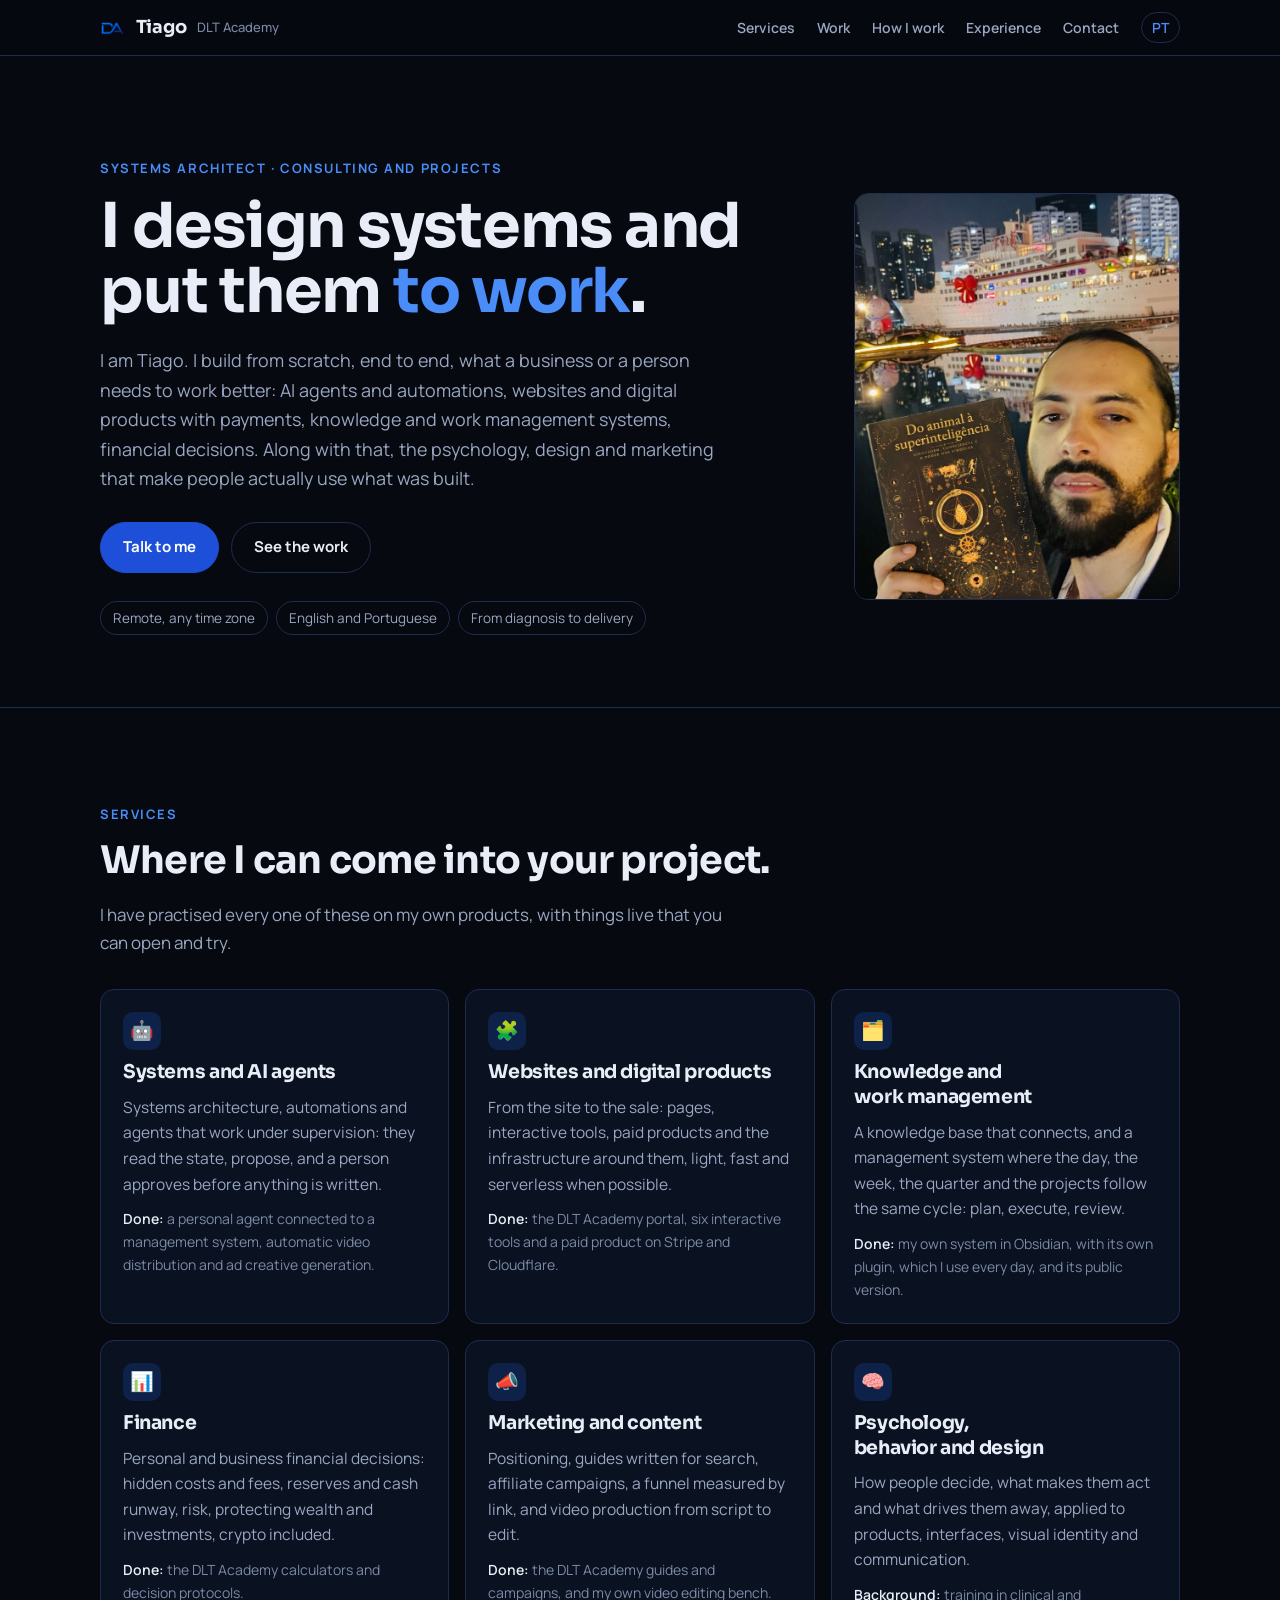
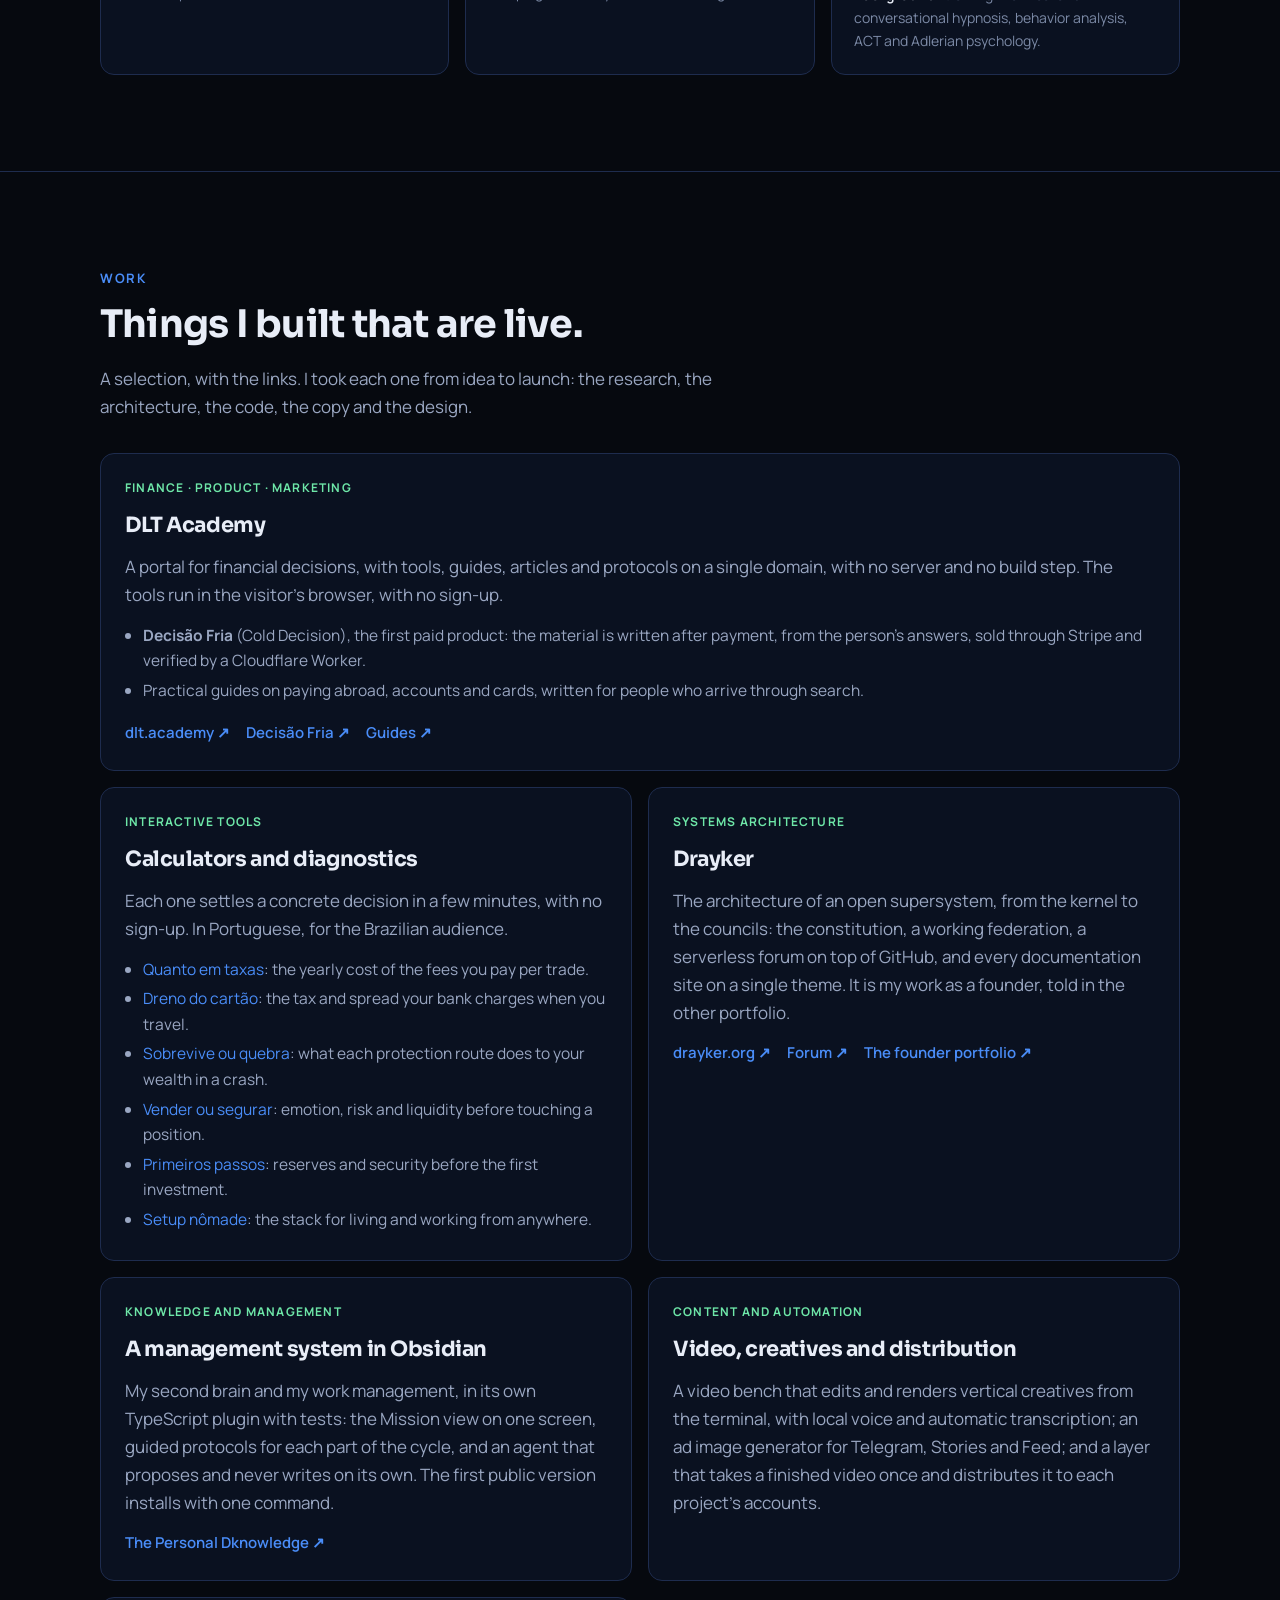
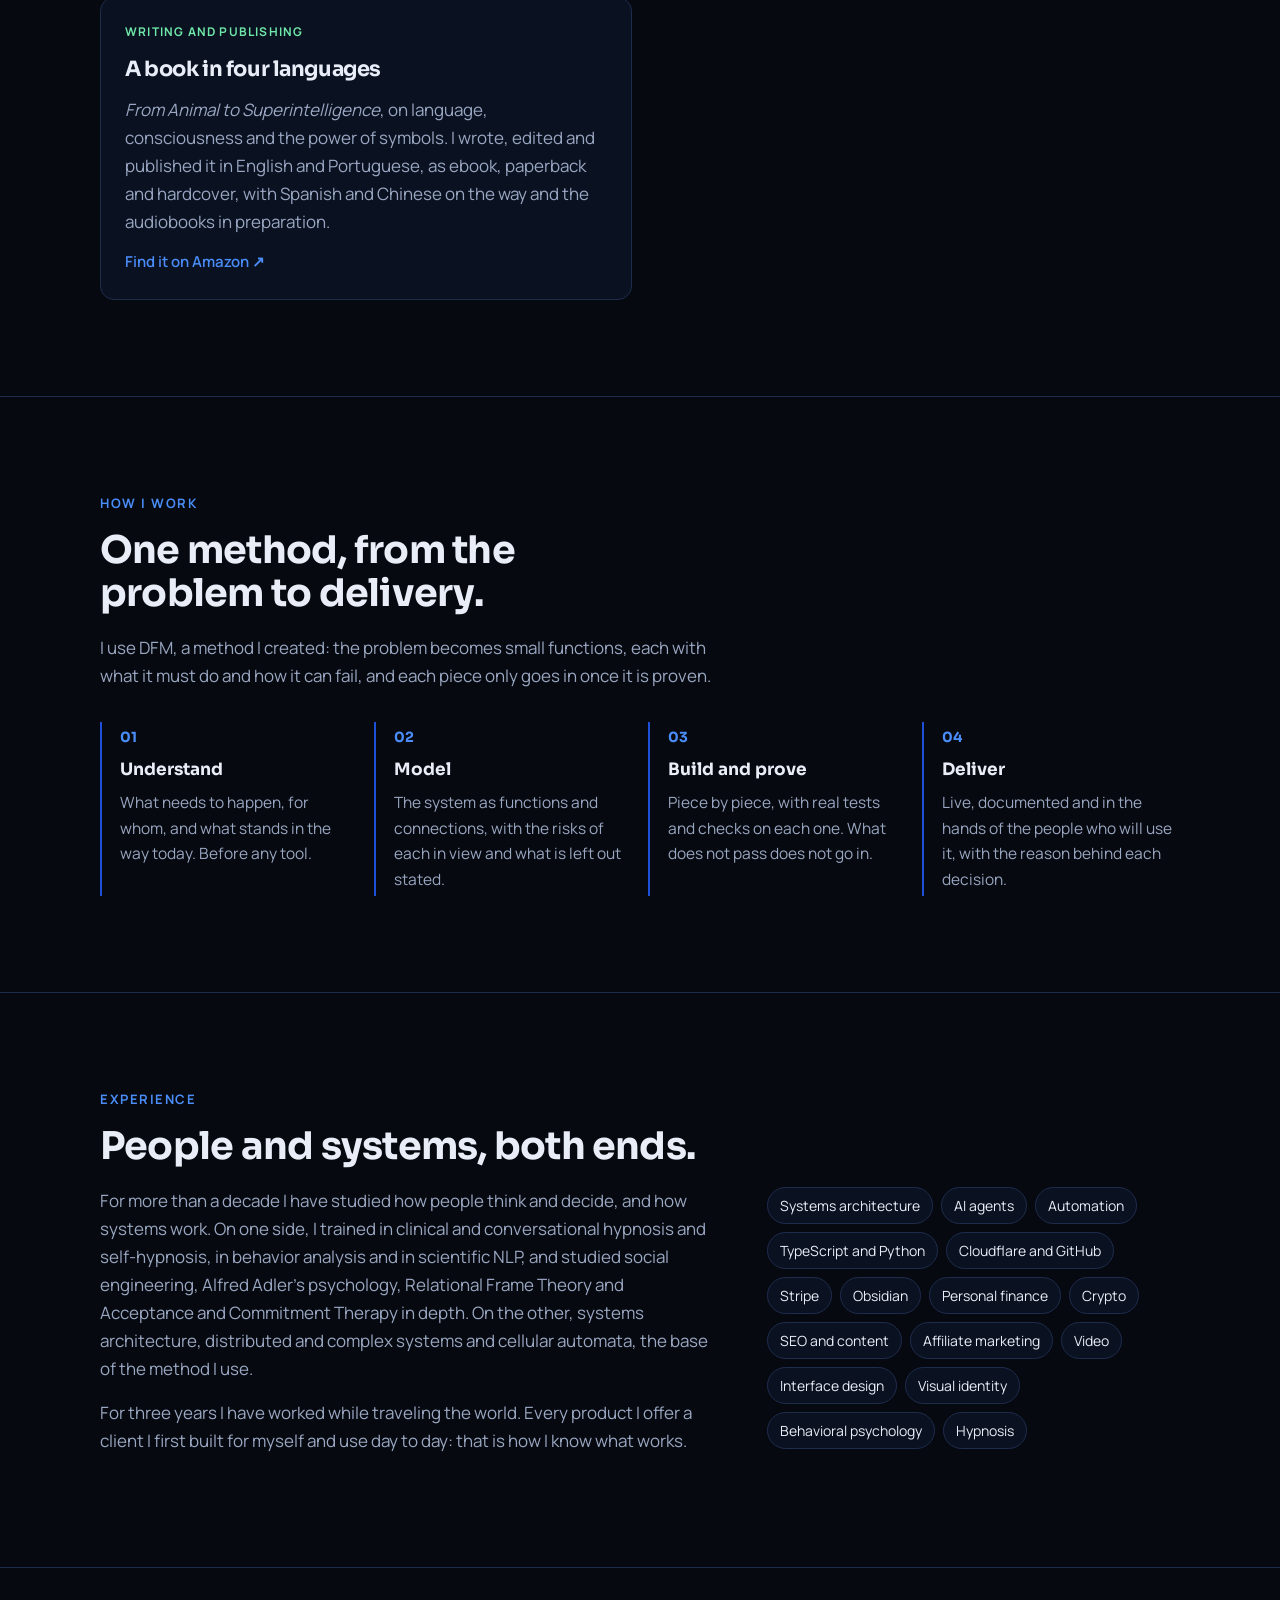
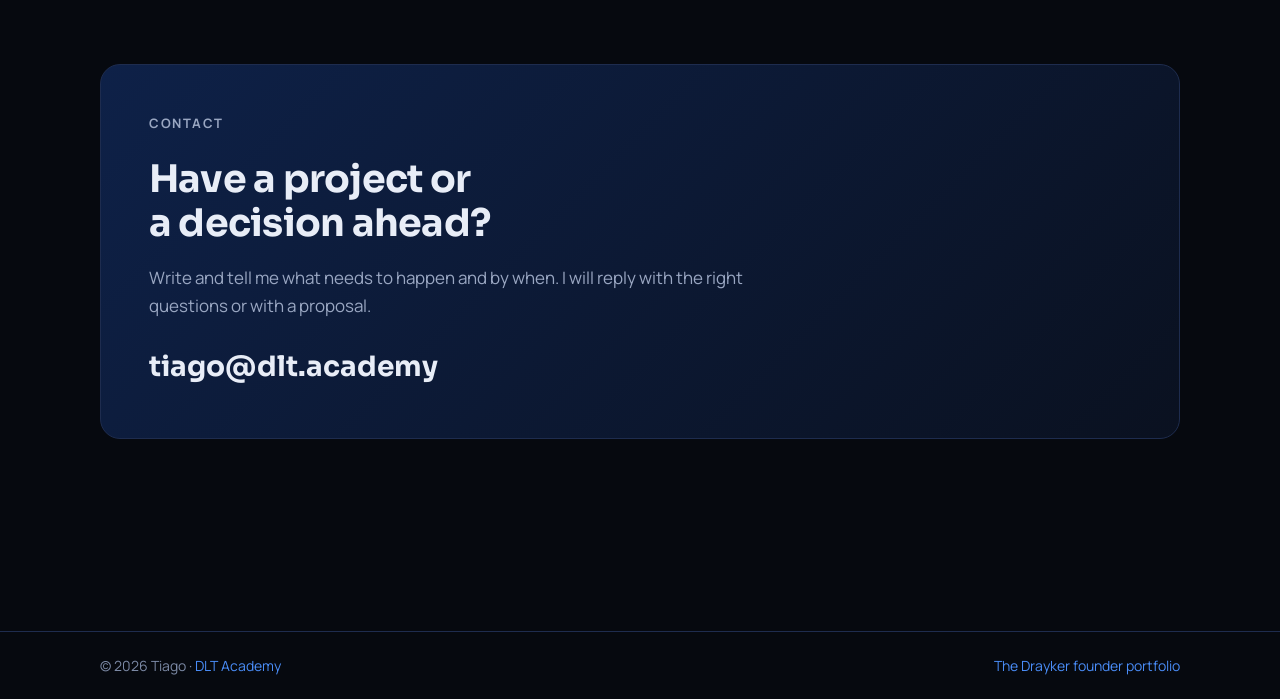
==== en/index.html @ 77203dcb "feat: portfólio pessoal do Tiago em português e inglês" ====
<!doctype html>
<html lang="en">
  <head>
    <meta charset="UTF-8" />
    <meta name="viewport" content="width=device-width, initial-scale=1.0" />
    <meta name="theme-color" content="#06090F" />
    <title>Tiago | Systems, digital products and consulting</title>
    <meta
      name="description"
      content="Tiago designs systems and puts them to work: AI agents, websites and digital products, knowledge and work management, finance, marketing, psychology and design. Consulting and projects."
    />
    <link rel="canonical" href="https://tiago.dlt.academy/en/" />
    <link rel="alternate" hreflang="pt-BR" href="https://tiago.dlt.academy/" />
    <link rel="alternate" hreflang="en" href="https://tiago.dlt.academy/en/" />
    <link rel="alternate" hreflang="x-default" href="https://tiago.dlt.academy/" />
    <link rel="icon" type="image/png" href="../assets/dlt-mark.png" />
    <link rel="apple-touch-icon" href="../assets/dlt-mark.png" />
    <meta property="og:type" content="profile" />
    <meta property="og:locale" content="en_US" />
    <meta property="og:site_name" content="Tiago · DLT Academy" />
    <meta property="og:title" content="Tiago | Systems, digital products and consulting" />
    <meta property="og:description" content="I design systems and put them to work. Consulting and projects in AI, digital products, knowledge, finance, marketing and design." />
    <meta property="og:url" content="https://tiago.dlt.academy/en/" />
    <meta property="og:image" content="https://tiago.dlt.academy/assets/og-tiago-en.png" />
    <meta name="twitter:card" content="summary_large_image" />
    <link rel="preconnect" href="https://fonts.googleapis.com" />
    <link rel="preconnect" href="https://fonts.gstatic.com" crossorigin />
    <link rel="stylesheet" href="https://fonts.googleapis.com/css2?family=Sora:wght@500;600;700&family=Manrope:wght@400;500;600;700&display=swap" />
    <link rel="stylesheet" href="../styles.css" />
    <script type="application/ld+json">
      {
        "@context": "https://schema.org",
        "@type": "Person",
        "name": "Tiago",
        "jobTitle": "Systems architect and consultant",
        "url": "https://tiago.dlt.academy/en/",
        "image": "https://tiago.dlt.academy/assets/tiago.jpg",
        "sameAs": ["https://hyadhuad.drayker.org/", "https://github.com/Hyadhuad"],
        "worksFor": { "@type": "Organization", "name": "DLT Academy", "url": "https://dlt.academy/" }
      }
    </script>
  </head>
  <body>
    <a class="skip-link" href="#content">Skip to content</a>
    <header class="head">
      <div class="head-in">
        <a class="brand" href="#top"><img src="../assets/dlt-mark.png" alt="" width="26" height="26" />Tiago <span>DLT Academy</span></a>
        <nav class="nav" aria-label="Sections">
          <a href="#services">Services</a>
          <a href="#work">Work</a>
          <a href="#how">How I work</a>
          <a href="#experience">Experience</a>
          <a href="#contact">Contact</a>
          <a class="lang" href="../" hreflang="pt-BR" lang="pt-BR" aria-label="Ler em português">PT</a>
        </nav>
      </div>
    </header>

    <main id="content">
      <section class="hero" id="top">
        <div class="wrap hero-grid">
          <div>
            <p class="eyebrow">Systems architect · Consulting and projects</p>
            <h1>I design systems and put them <em>to work</em>.</h1>
            <p class="lead">
              I am Tiago. I build from scratch, end to end, what a business or a person needs to work better: AI
              agents and automations, websites and digital products with payments, knowledge and work management
              systems, financial decisions. Along with that, the psychology, design and marketing that make people
              actually use what was built.
            </p>
            <div class="actions">
              <a class="button" href="#contact">Talk to me</a>
              <a class="button button-ghost" href="#work">See the work</a>
            </div>
            <ul class="facts" role="list">
              <li>Remote, any time zone</li>
              <li>English and Portuguese</li>
              <li>From diagnosis to delivery</li>
            </ul>
          </div>
          <figure class="portrait">
            <img src="../assets/tiago.jpg" width="763" height="1100" alt="Tiago at night by a harbour, holding the book he wrote" />
          </figure>
        </div>
      </section>

      <section class="section" id="services">
        <div class="wrap">
          <p class="eyebrow">Services</p>
          <h2>Where I can come into your project.</h2>
          <p class="intro">I have practised every one of these on my own products, with things live that you can open and try.</p>
          <ul class="cards" role="list">
            <li class="card">
              <span class="icon" aria-hidden="true">🤖</span>
              <h3>Systems and AI agents</h3>
              <p>Systems architecture, automations and agents that work under supervision: they read the state, propose, and a person approves before anything is written.</p>
              <p class="ex"><b>Done:</b> a personal agent connected to a management system, automatic video distribution and ad creative generation.</p>
            </li>
            <li class="card">
              <span class="icon" aria-hidden="true">🧩</span>
              <h3>Websites and digital products</h3>
              <p>From the site to the sale: pages, interactive tools, paid products and the infrastructure around them, light, fast and serverless when possible.</p>
              <p class="ex"><b>Done:</b> the DLT Academy portal, six interactive tools and a paid product on Stripe and Cloudflare.</p>
            </li>
            <li class="card">
              <span class="icon" aria-hidden="true">🗂️</span>
              <h3>Knowledge and work management</h3>
              <p>A knowledge base that connects, and a management system where the day, the week, the quarter and the projects follow the same cycle: plan, execute, review.</p>
              <p class="ex"><b>Done:</b> my own system in Obsidian, with its own plugin, which I use every day, and its public version.</p>
            </li>
            <li class="card">
              <span class="icon" aria-hidden="true">📊</span>
              <h3>Finance</h3>
              <p>Personal and business financial decisions: hidden costs and fees, reserves and cash runway, risk, protecting wealth and investments, crypto included.</p>
              <p class="ex"><b>Done:</b> the DLT Academy calculators and decision protocols.</p>
            </li>
            <li class="card">
              <span class="icon" aria-hidden="true">📣</span>
              <h3>Marketing and content</h3>
              <p>Positioning, guides written for search, affiliate campaigns, a funnel measured by link, and video production from script to edit.</p>
              <p class="ex"><b>Done:</b> the DLT Academy guides and campaigns, and my own video editing bench.</p>
            </li>
            <li class="card">
              <span class="icon" aria-hidden="true">🧠</span>
              <h3>Psychology, behavior and design</h3>
              <p>How people decide, what makes them act and what drives them away, applied to products, interfaces, visual identity and communication.</p>
              <p class="ex"><b>Background:</b> training in clinical and conversational hypnosis, behavior analysis, ACT and Adlerian psychology.</p>
            </li>
          </ul>
        </div>
      </section>

      <section class="section" id="work">
        <div class="wrap">
          <p class="eyebrow">Work</p>
          <h2>Things I built that are live.</h2>
          <p class="intro">A selection, with the links. I took each one from idea to launch: the research, the architecture, the code, the copy and the design.</p>
          <div class="work">
            <article class="job wide">
              <span class="tag">Finance · Product · Marketing</span>
              <h3>DLT Academy</h3>
              <p>A portal for financial decisions, with tools, guides, articles and protocols on a single domain, with no server and no build step. The tools run in the visitor’s browser, with no sign-up.</p>
              <ul>
                <li><b>Decisão Fria</b> (Cold Decision), the first paid product: the material is written after payment, from the person’s answers, sold through Stripe and verified by a Cloudflare Worker.</li>
                <li>Practical guides on paying abroad, accounts and cards, written for people who arrive through search.</li>
              </ul>
              <div class="links">
                <a href="https://dlt.academy/">dlt.academy ↗</a>
                <a href="https://dlt.academy/produtos/decisao-fria/">Decisão Fria ↗</a>
                <a href="https://dlt.academy/guias/">Guides ↗</a>
              </div>
            </article>
            <article class="job">
              <span class="tag">Interactive tools</span>
              <h3>Calculators and diagnostics</h3>
              <p>Each one settles a concrete decision in a few minutes, with no sign-up. In Portuguese, for the Brazilian audience.</p>
              <ul>
                <li><a href="https://quanto-em-taxas.dlt.academy/">Quanto em taxas</a>: the yearly cost of the fees you pay per trade.</li>
                <li><a href="https://dreno-cartao.dlt.academy/">Dreno do cartão</a>: the tax and spread your bank charges when you travel.</li>
                <li><a href="https://sobrevive-ou-quebra.dlt.academy/">Sobrevive ou quebra</a>: what each protection route does to your wealth in a crash.</li>
                <li><a href="https://vender-ou-segurar.dlt.academy/">Vender ou segurar</a>: emotion, risk and liquidity before touching a position.</li>
                <li><a href="https://primeiros-passos-cripto.dlt.academy/">Primeiros passos</a>: reserves and security before the first investment.</li>
                <li><a href="https://setup-nomade.dlt.academy/">Setup nômade</a>: the stack for living and working from anywhere.</li>
              </ul>
            </article>
            <article class="job">
              <span class="tag">Systems architecture</span>
              <h3>Drayker</h3>
              <p>The architecture of an open supersystem, from the kernel to the councils: the constitution, a working federation, a serverless forum on top of GitHub, and every documentation site on a single theme. It is my work as a founder, told in the other portfolio.</p>
              <div class="links">
                <a href="https://drayker.org/">drayker.org ↗</a>
                <a href="https://forum.drayker.org/">Forum ↗</a>
                <a href="https://hyadhuad.drayker.org/">The founder portfolio ↗</a>
              </div>
            </article>
            <article class="job">
              <span class="tag">Knowledge and management</span>
              <h3>A management system in Obsidian</h3>
              <p>My second brain and my work management, in its own TypeScript plugin with tests: the Mission view on one screen, guided protocols for each part of the cycle, and an agent that proposes and never writes on its own. The first public version installs with one command.</p>
              <div class="links"><a href="https://github.com/draykerdk/personal-dknowledge">The Personal Dknowledge ↗</a></div>
            </article>
            <article class="job">
              <span class="tag">Content and automation</span>
              <h3>Video, creatives and distribution</h3>
              <p>A video bench that edits and renders vertical creatives from the terminal, with local voice and automatic transcription; an ad image generator for Telegram, Stories and Feed; and a layer that takes a finished video once and distributes it to each project’s accounts.</p>
            </article>
            <article class="job">
              <span class="tag">Writing and publishing</span>
              <h3>A book in four languages</h3>
              <p><em>From Animal to Superintelligence</em>, on language, consciousness and the power of symbols. I wrote, edited and published it in English and Portuguese, as ebook, paperback and hardcover, with Spanish and Chinese on the way and the audiobooks in preparation.</p>
              <div class="links"><a href="https://www.amazon.com/s?k=Hyadhuad+From+Animal+to+Superintelligence">Find it on Amazon ↗</a></div>
            </article>
          </div>
        </div>
      </section>

      <section class="section" id="how">
        <div class="wrap">
          <p class="eyebrow">How I work</p>
          <h2>One method, from the problem to delivery.</h2>
          <p class="intro">I use DFM, a method I created: the problem becomes small functions, each with what it must do and how it can fail, and each piece only goes in once it is proven.</p>
          <ol class="steps" role="list">
            <li><strong>Understand</strong><p>What needs to happen, for whom, and what stands in the way today. Before any tool.</p></li>
            <li><strong>Model</strong><p>The system as functions and connections, with the risks of each in view and what is left out stated.</p></li>
            <li><strong>Build and prove</strong><p>Piece by piece, with real tests and checks on each one. What does not pass does not go in.</p></li>
            <li><strong>Deliver</strong><p>Live, documented and in the hands of the people who will use it, with the reason behind each decision.</p></li>
          </ol>
        </div>
      </section>

      <section class="section" id="experience">
        <div class="wrap">
          <p class="eyebrow">Experience</p>
          <h2>People and systems, both ends.</h2>
          <div class="cols">
            <div>
              <p>
                For more than a decade I have studied how people think and decide, and how systems work. On one side,
                I trained in clinical and conversational hypnosis and self-hypnosis, in behavior analysis and in
                scientific NLP, and studied social engineering, Alfred Adler’s psychology, Relational Frame Theory and
                Acceptance and Commitment Therapy in depth. On the other, systems architecture, distributed and complex
                systems and cellular automata, the base of the method I use.
              </p>
              <p>
                For three years I have worked while traveling the world. Every product I offer a client I first built
                for myself and use day to day: that is how I know what works.
              </p>
            </div>
            <ul class="chips" role="list">
              <li>Systems architecture</li>
              <li>AI agents</li>
              <li>Automation</li>
              <li>TypeScript and Python</li>
              <li>Cloudflare and GitHub</li>
              <li>Stripe</li>
              <li>Obsidian</li>
              <li>Personal finance</li>
              <li>Crypto</li>
              <li>SEO and content</li>
              <li>Affiliate marketing</li>
              <li>Video</li>
              <li>Interface design</li>
              <li>Visual identity</li>
              <li>Behavioral psychology</li>
              <li>Hypnosis</li>
            </ul>
          </div>
        </div>
      </section>

      <section class="section" id="contact">
        <div class="wrap">
          <div class="contact">
            <p class="eyebrow">Contact</p>
            <h2>Have a project or a decision ahead?</h2>
            <p>Write and tell me what needs to happen and by when. I will reply with the right questions or with a proposal.</p>
            <a class="mail" href="mailto:tiago@dlt.academy">tiago@dlt.academy</a>
          </div>
        </div>
      </section>
    </main>

    <footer class="foot">
      <div class="foot-in">
        <span>© <span id="year">2026</span> Tiago · <a href="https://dlt.academy/">DLT Academy</a></span>
        <span><a href="https://hyadhuad.drayker.org/">The Drayker founder portfolio</a></span>
      </div>
    </footer>
    <script>document.getElementById("year").textContent = new Date().getFullYear();</script>
  </body>
</html>
---- styles.css ----
/* Tiago — mesma identidade da DLT Academy (styles-base.css do portal):
   navy #06090F · superfície #0A1120 · borda #1E2C4E · texto #E8EDF7 · apagado #9AA7C2
   destaque #4A8DF8 · ação #1E4FD8 · títulos Sora · texto Manrope */
:root {
  --bg: #06090f;
  --surface: #0a1120;
  --surface-2: #0e2148;
  --border: #1e2c4e;
  --text: #e8edf7;
  --muted: #9aa7c2;
  --faint: #7c8aa6;
  --accent: #4a8df8;
  --accent-2: #1e4fd8;
  --green: #6ee7a8;
  --radius: 14px;
  --head: "Sora", -apple-system, BlinkMacSystemFont, sans-serif;
  --body: "Manrope", -apple-system, BlinkMacSystemFont, sans-serif;
  --gutter: clamp(16px, 4vw, 40px);
}
* { box-sizing: border-box; }
html { -webkit-text-size-adjust: 100%; scroll-behavior: smooth; }
@media (prefers-reduced-motion: reduce) { html { scroll-behavior: auto; } }
body { margin: 0; background: var(--bg); color: var(--text); font-family: var(--body); font-size: 17px; line-height: 1.65; -webkit-font-smoothing: antialiased; }
a { color: var(--accent); text-decoration: none; }
a:hover { text-decoration: underline; }
a:focus-visible, .button:focus-visible { outline: 2px solid var(--accent); outline-offset: 3px; }
img { max-width: 100%; height: auto; display: block; }
.skip-link { position: absolute; left: -9999px; top: 8px; background: var(--accent-2); color: #fff; padding: 8px 12px; z-index: 100; border-radius: 8px; }
.skip-link:focus { left: 8px; }
.wrap { max-width: 1160px; margin: 0 auto; padding: 0 var(--gutter); }

/* Cabeçalho */
.head { position: sticky; top: 0; z-index: 50; background: rgba(6, 9, 15, 0.88); backdrop-filter: blur(14px); border-bottom: 1px solid var(--border); }
.head-in { max-width: 1160px; margin: 0 auto; padding: 12px var(--gutter); display: flex; align-items: center; gap: 16px; flex-wrap: wrap; }
.brand { display: flex; align-items: center; gap: 10px; color: var(--text); font-family: var(--head); font-weight: 700; font-size: 18px; }
.brand:hover { text-decoration: none; }
.brand img { width: 26px; height: 26px; border-radius: 6px; }
.brand span { font-family: var(--body); font-weight: 500; font-size: 13px; color: var(--faint); }
.nav { display: flex; gap: clamp(10px, 2vw, 22px); flex-wrap: wrap; margin-left: auto; align-items: center; }
.nav a { color: var(--muted); font-size: 14px; font-weight: 600; }
.nav a:hover { color: var(--text); text-decoration: none; }
.nav a.lang { color: var(--accent); border: 1px solid var(--border); border-radius: 999px; padding: 3px 10px; }
@media (max-width: 600px) { .head { position: static; } .brand span { display: none; } .nav a { font-size: 13px; } .section, .hero { scroll-margin-top: 0; } }

/* Tipografia */
h1, h2, h3 { font-family: var(--head); letter-spacing: -0.02em; text-wrap: balance; margin: 0; }
.eyebrow { font-size: 13px; font-weight: 700; letter-spacing: 0.12em; text-transform: uppercase; color: var(--accent); margin: 0 0 14px; }
h2 { font-size: clamp(26px, 3.4vw, 38px); line-height: 1.15; margin-bottom: 18px; max-width: 24ch; }
.intro { color: var(--muted); max-width: 64ch; margin: 0 0 32px; }
.section { padding: clamp(56px, 8vw, 96px) 0; border-top: 1px solid var(--border); scroll-margin-top: 70px; }

/* Abertura */
.hero { padding: clamp(48px, 8vw, 104px) 0 clamp(40px, 6vw, 72px); scroll-margin-top: 70px; }
.hero-grid { display: grid; gap: clamp(28px, 5vw, 56px); align-items: center; }
@media (min-width: 900px) { .hero-grid { grid-template-columns: minmax(0, 1.5fr) minmax(0, 0.7fr); } }
.hero h1 { font-size: clamp(34px, 5.4vw, 62px); line-height: 1.05; font-weight: 700; max-width: 17ch; }
.hero h1 em { font-style: normal; color: var(--accent); }
.lead { font-size: clamp(17px, 1.4vw, 19px); color: var(--muted); max-width: 58ch; margin: 22px 0 0; }
.actions { display: flex; gap: 12px; flex-wrap: wrap; margin-top: 28px; }
.button { display: inline-block; font-weight: 700; font-size: 15px; background: var(--accent-2); color: #fff; border: 1px solid var(--accent-2); border-radius: 999px; padding: 12px 22px; }
.button:hover { background: var(--accent); border-color: var(--accent); text-decoration: none; }
.button-ghost { background: transparent; color: var(--text); border-color: var(--border); }
.button-ghost:hover { background: transparent; color: var(--accent); border-color: var(--accent); }
.portrait { margin: 0; max-width: 360px; border-radius: var(--radius); overflow: hidden; border: 1px solid var(--border); }
.portrait img { aspect-ratio: 4 / 5; object-fit: cover; object-position: 50% 30%; }
@media (max-width: 899px) { .portrait { max-width: 280px; } .portrait img { aspect-ratio: 1 / 1; object-position: 50% 72%; } }
.facts { list-style: none; padding: 0; margin: 28px 0 0; display: flex; flex-wrap: wrap; gap: 8px; }
.facts li { font-size: 13.5px; color: var(--muted); border: 1px solid var(--border); border-radius: 999px; padding: 5px 12px; }

/* Cartões */
.cards { list-style: none; margin: 0; padding: 0; display: grid; gap: 16px; grid-template-columns: repeat(auto-fill, minmax(min(100%, 300px), 1fr)); }
.card { background: var(--surface); border: 1px solid var(--border); border-radius: var(--radius); padding: 22px; display: flex; flex-direction: column; gap: 10px; height: 100%; }
.card h3 { font-size: 19px; line-height: 1.3; }
.card p { margin: 0; color: var(--muted); font-size: 15.5px; }
.card .ex { font-size: 14px; color: var(--faint); }
.card .ex b { color: var(--text); font-weight: 600; }
.icon { width: 38px; height: 38px; border-radius: 10px; background: var(--surface-2); display: grid; place-items: center; font-size: 19px; }

/* Trabalhos */
.work { display: grid; gap: 16px; }
@media (min-width: 860px) { .work { grid-template-columns: 1fr 1fr; } }
.job { background: var(--surface); border: 1px solid var(--border); border-radius: var(--radius); padding: 24px; display: flex; flex-direction: column; gap: 10px; }
.job.wide { grid-column: 1 / -1; }
.job .tag { font-size: 12px; font-weight: 700; letter-spacing: 0.1em; text-transform: uppercase; color: var(--green); }
.job h3 { font-size: 21px; }
.job p { margin: 0; color: var(--muted); }
.job ul { margin: 0; padding-left: 18px; color: var(--muted); font-size: 15.5px; }
.job ul li { margin: 4px 0; }
.links { display: flex; flex-wrap: wrap; gap: 8px 16px; margin-top: 4px; font-weight: 600; font-size: 15px; }

/* Como trabalho */
.steps { list-style: none; margin: 0; padding: 0; display: grid; gap: 16px; grid-template-columns: repeat(auto-fit, minmax(min(100%, 230px), 1fr)); counter-reset: s; }
.steps li { counter-increment: s; border-left: 2px solid var(--accent-2); padding: 4px 0 4px 18px; }
.steps li::before { content: "0" counter(s); display: block; font-family: var(--head); font-weight: 700; color: var(--accent); font-size: 14px; margin-bottom: 6px; }
.steps strong { font-family: var(--head); font-size: 17px; }
.steps p { margin: 6px 0 0; color: var(--muted); font-size: 15.5px; }

/* Experiência */
.cols { display: grid; gap: 28px; }
@media (min-width: 880px) { .cols { grid-template-columns: 1.2fr 0.8fr; gap: 48px; } }
.cols p { color: var(--muted); margin: 0 0 16px; max-width: 64ch; }
.chips { list-style: none; padding: 0; margin: 0; display: flex; flex-wrap: wrap; gap: 8px; align-content: flex-start; }
.chips li { font-size: 14px; border: 1px solid var(--border); background: var(--surface); border-radius: 999px; padding: 6px 12px; }

/* Contato */
.contact { background: linear-gradient(135deg, var(--surface-2), var(--surface)); border: 1px solid var(--border); border-radius: 20px; padding: clamp(28px, 5vw, 48px); }
.contact h2 { max-width: 22ch; }
.contact p { color: var(--muted); max-width: 60ch; margin: 0 0 24px; }
.mail { font-family: var(--head); font-size: clamp(20px, 3vw, 28px); font-weight: 700; color: var(--text); word-break: break-all; }
.mail:hover { color: var(--accent); text-decoration: none; }
.foot { border-top: 1px solid var(--border); margin-top: clamp(56px, 8vw, 96px); }
.foot-in { max-width: 1160px; margin: 0 auto; padding: 22px var(--gutter); display: flex; justify-content: space-between; gap: 12px; flex-wrap: wrap; font-size: 14px; color: var(--faint); }
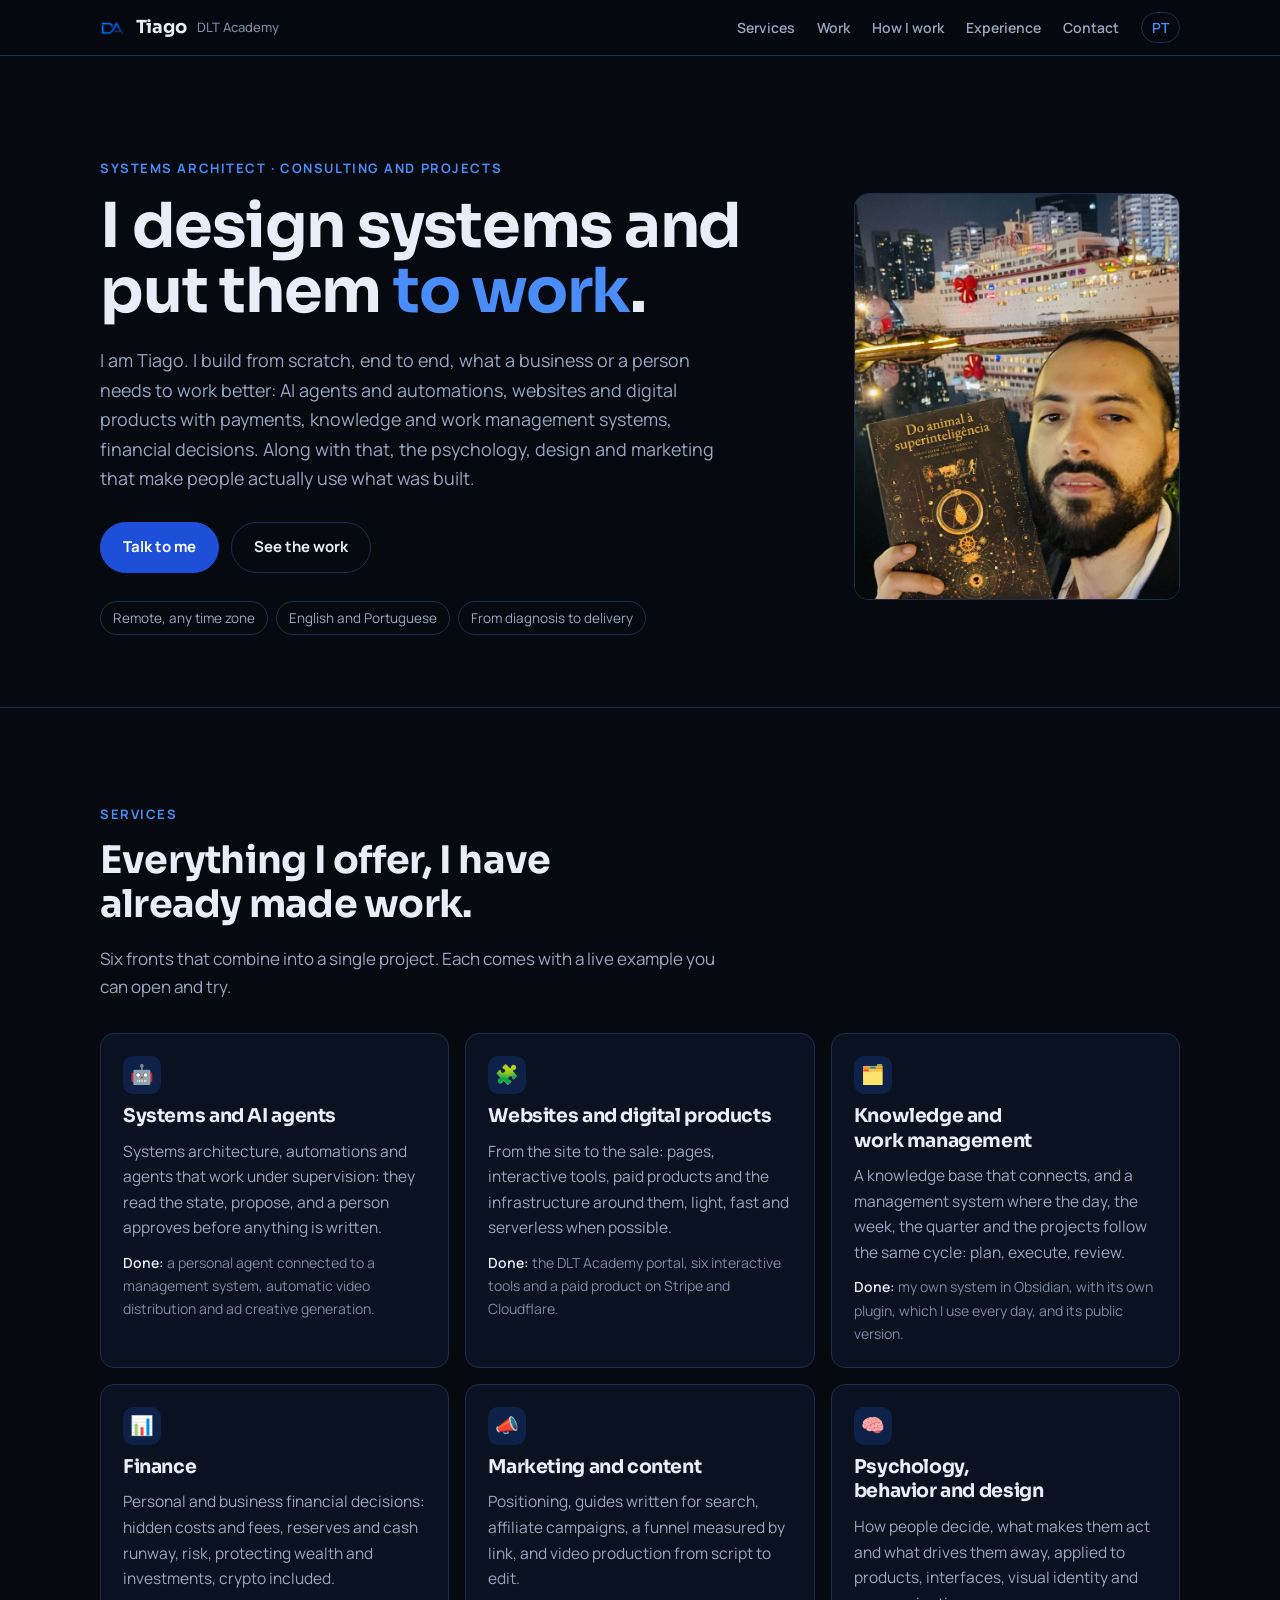
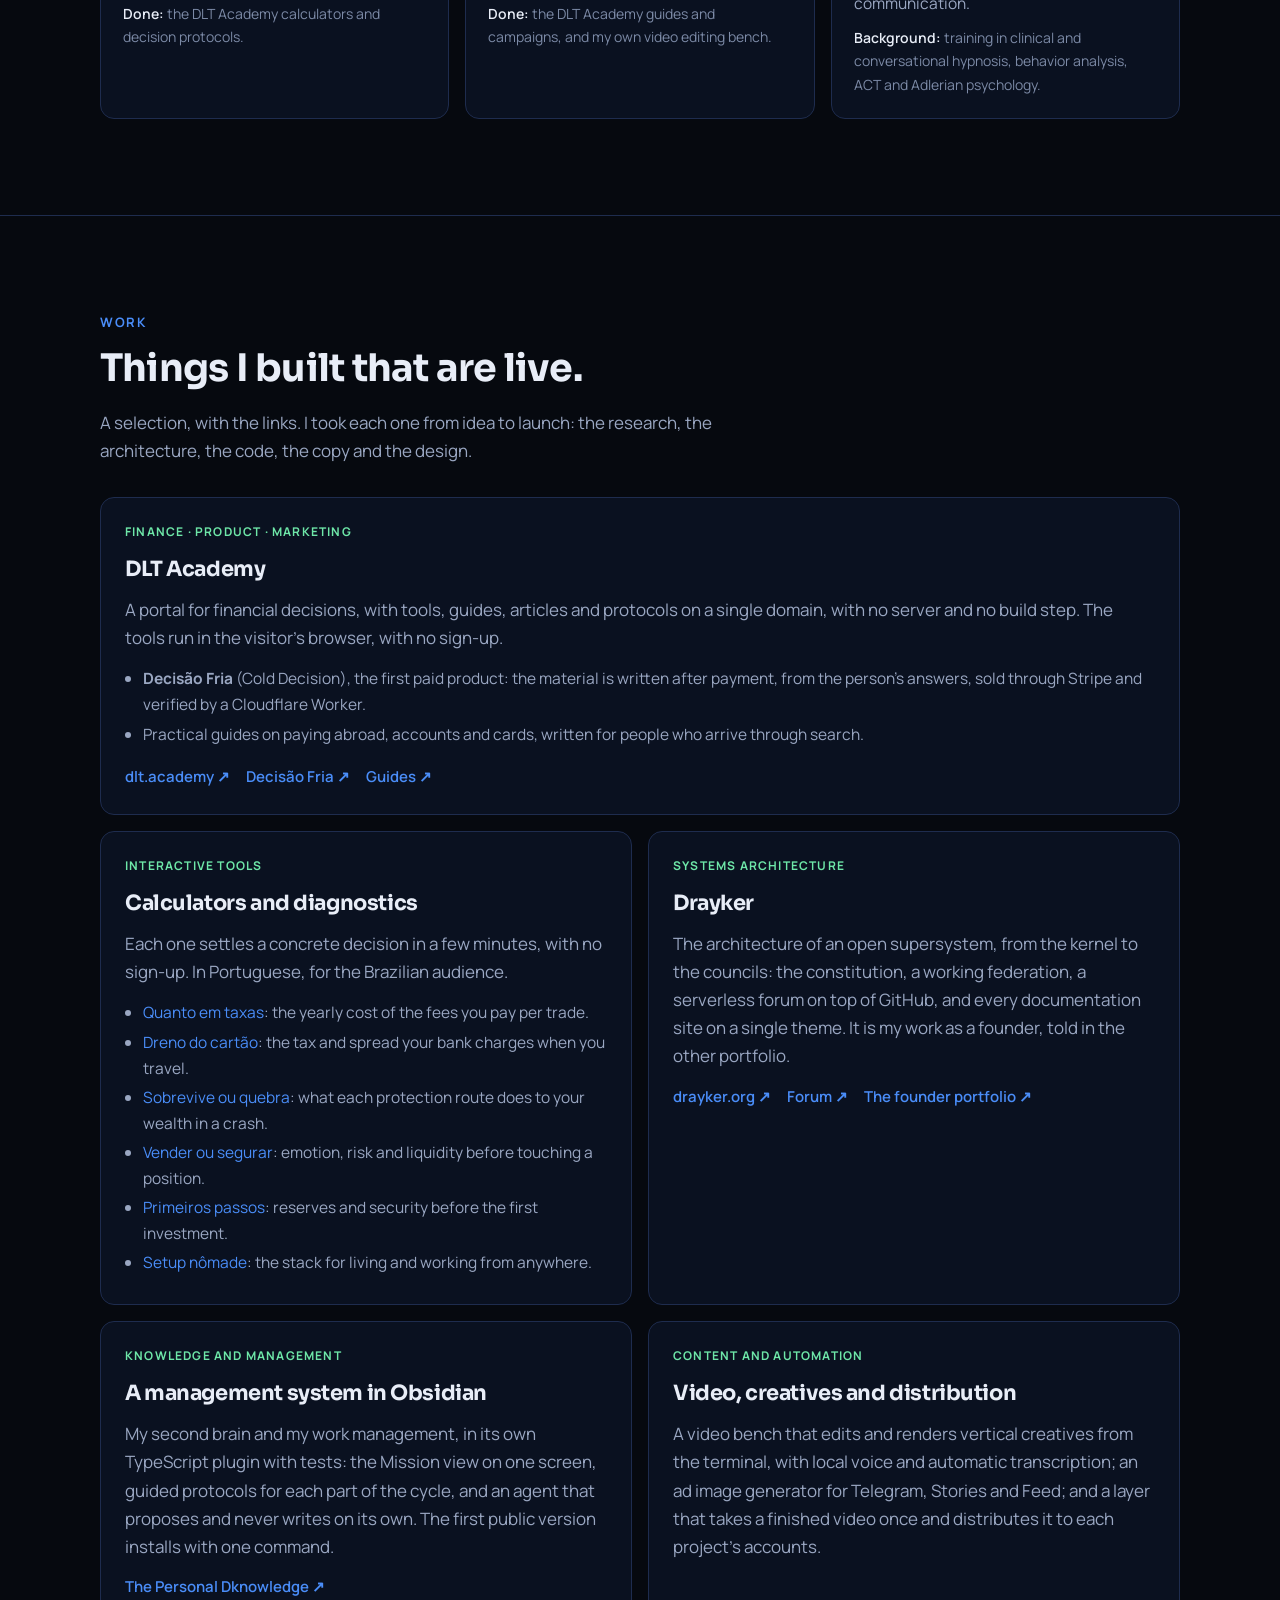
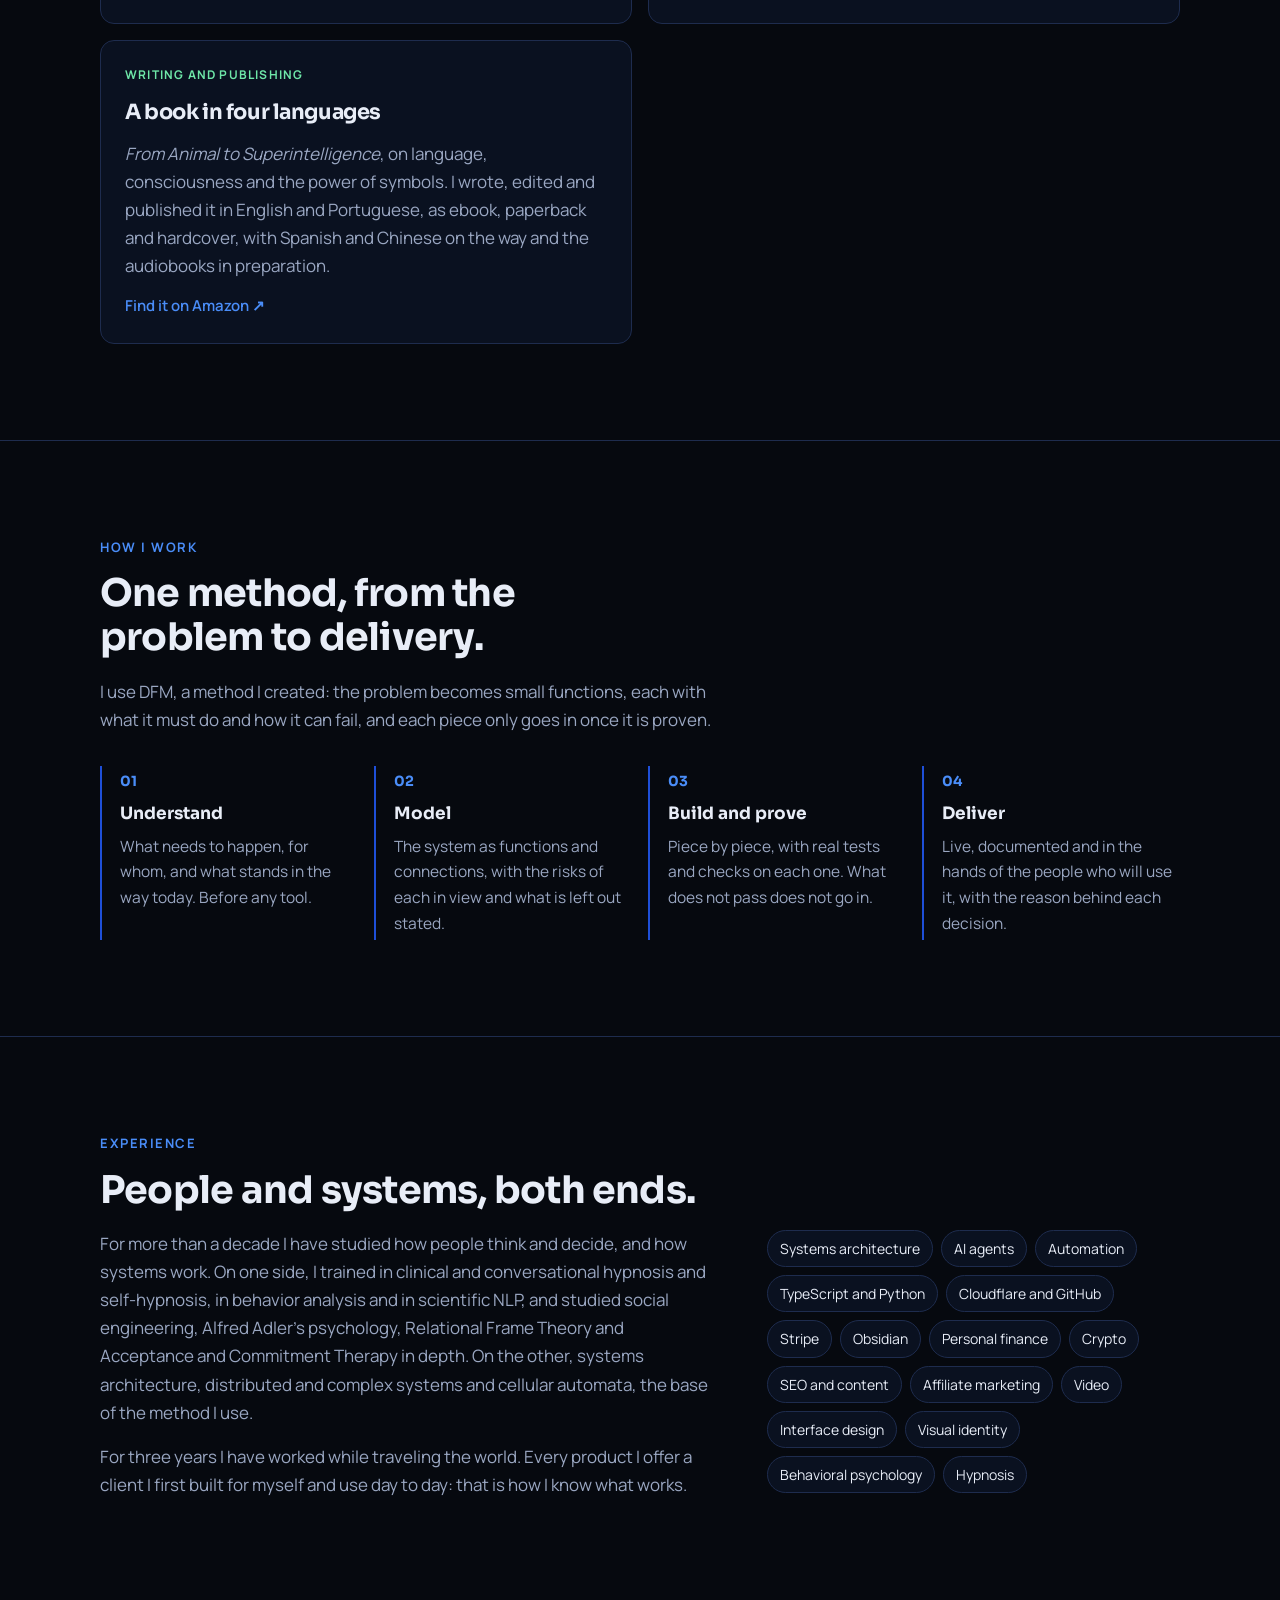
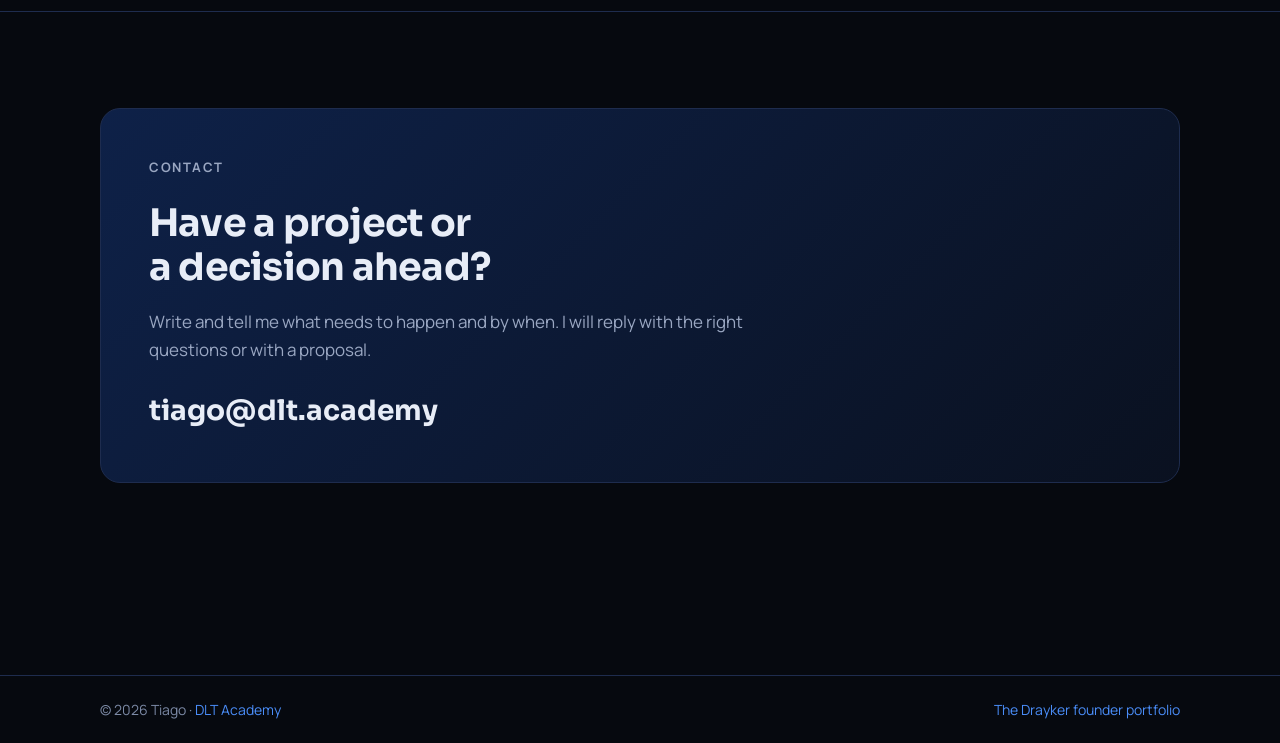
==== commit 564e4818: "content: título e abertura da seção de serviços" ====
--- a/en/index.html
+++ b/en/index.html
@@ -87,8 +87,8 @@
       <section class="section" id="services">
         <div class="wrap">
           <p class="eyebrow">Services</p>
-          <h2>Where I can come into your project.</h2>
-          <p class="intro">I have practised every one of these on my own products, with things live that you can open and try.</p>
+          <h2>Everything I offer, I have already made work.</h2>
+          <p class="intro">Six fronts that combine into a single project. Each comes with a live example you can open and try.</p>
           <ul class="cards" role="list">
             <li class="card">
               <span class="icon" aria-hidden="true">🤖</span>
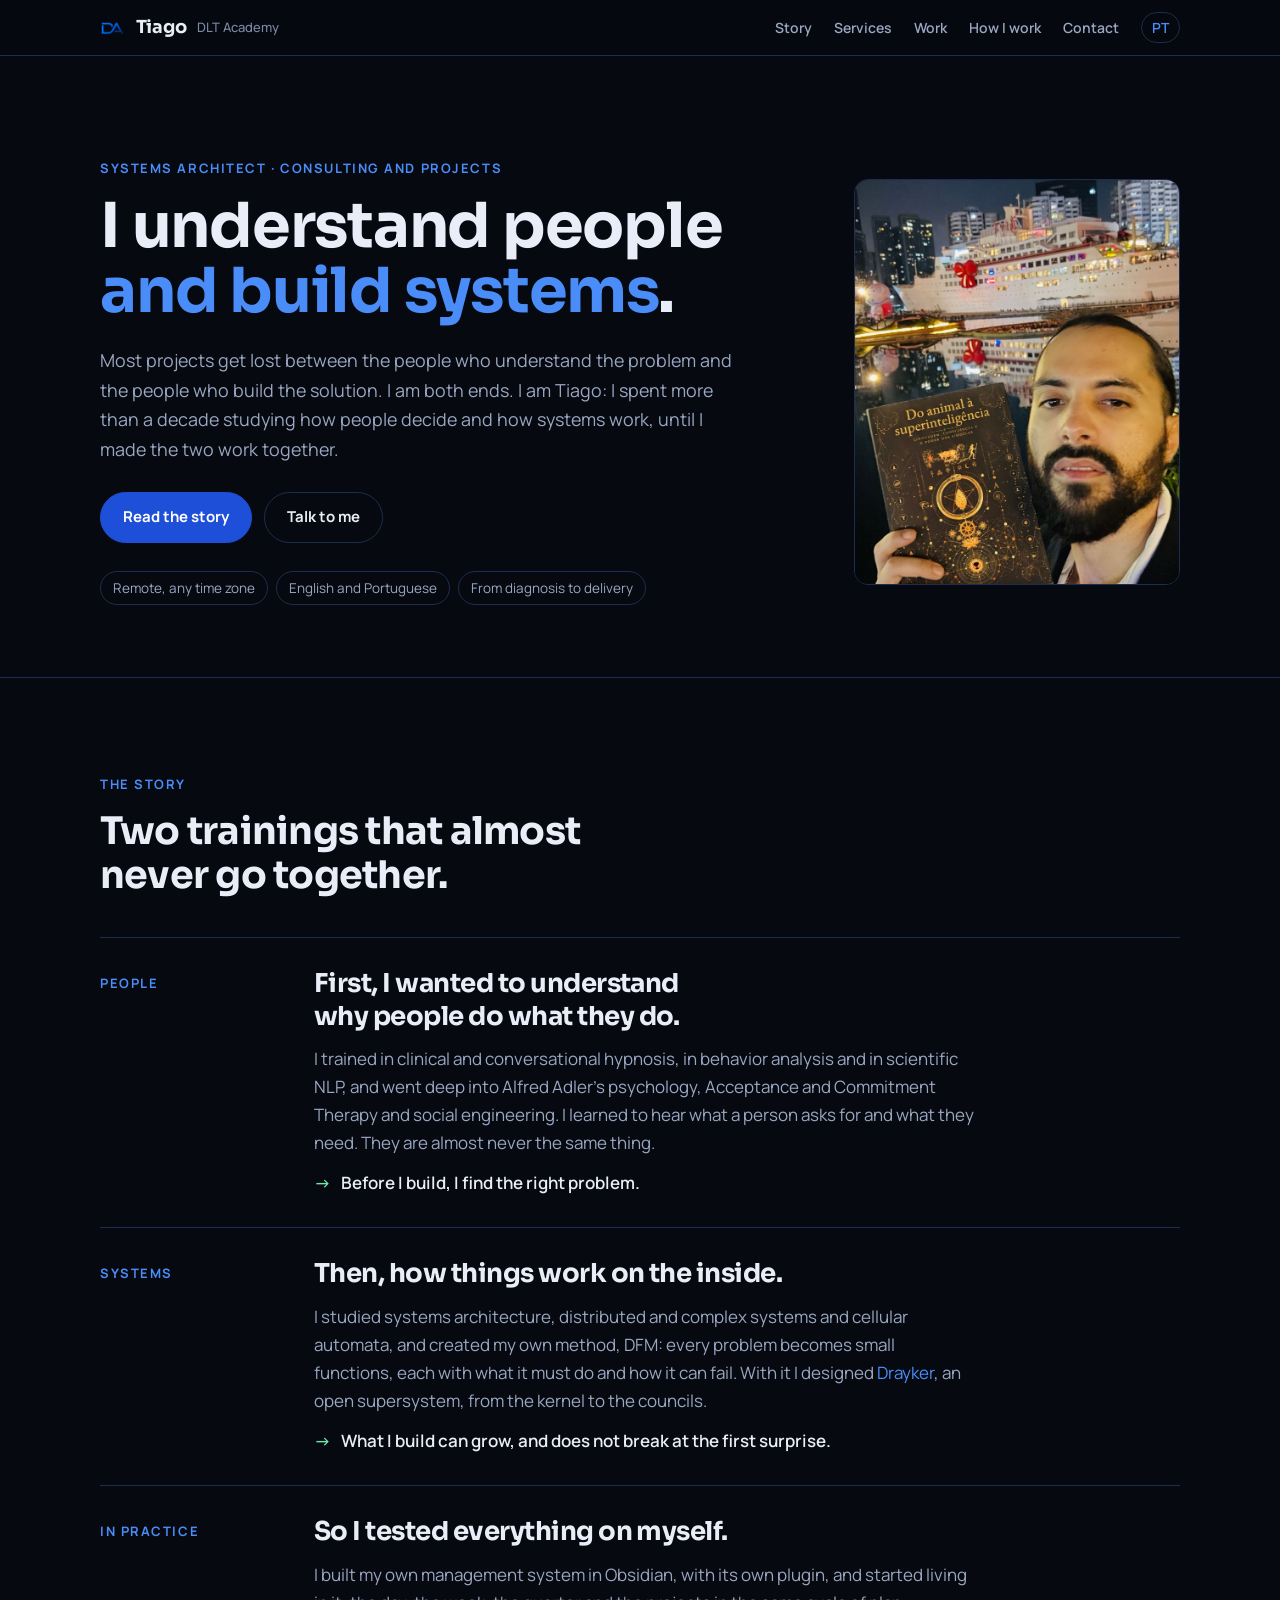
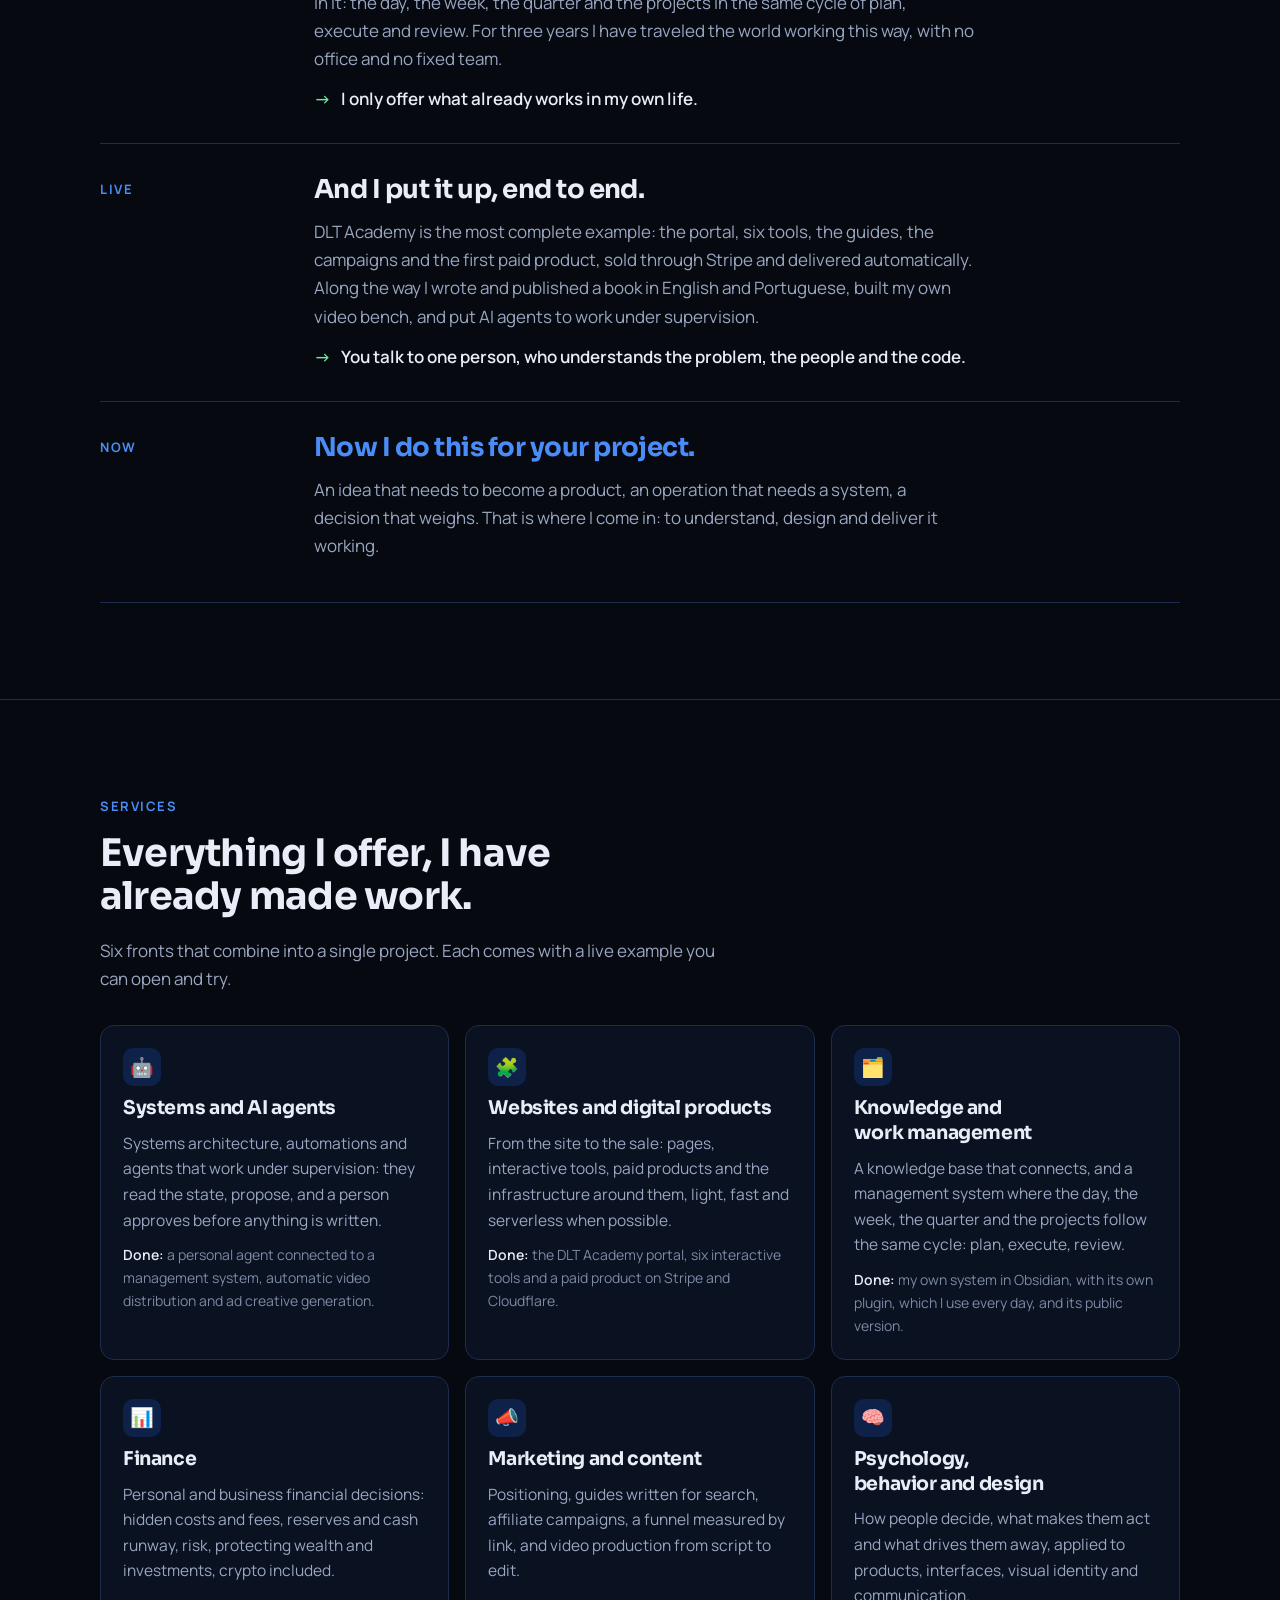
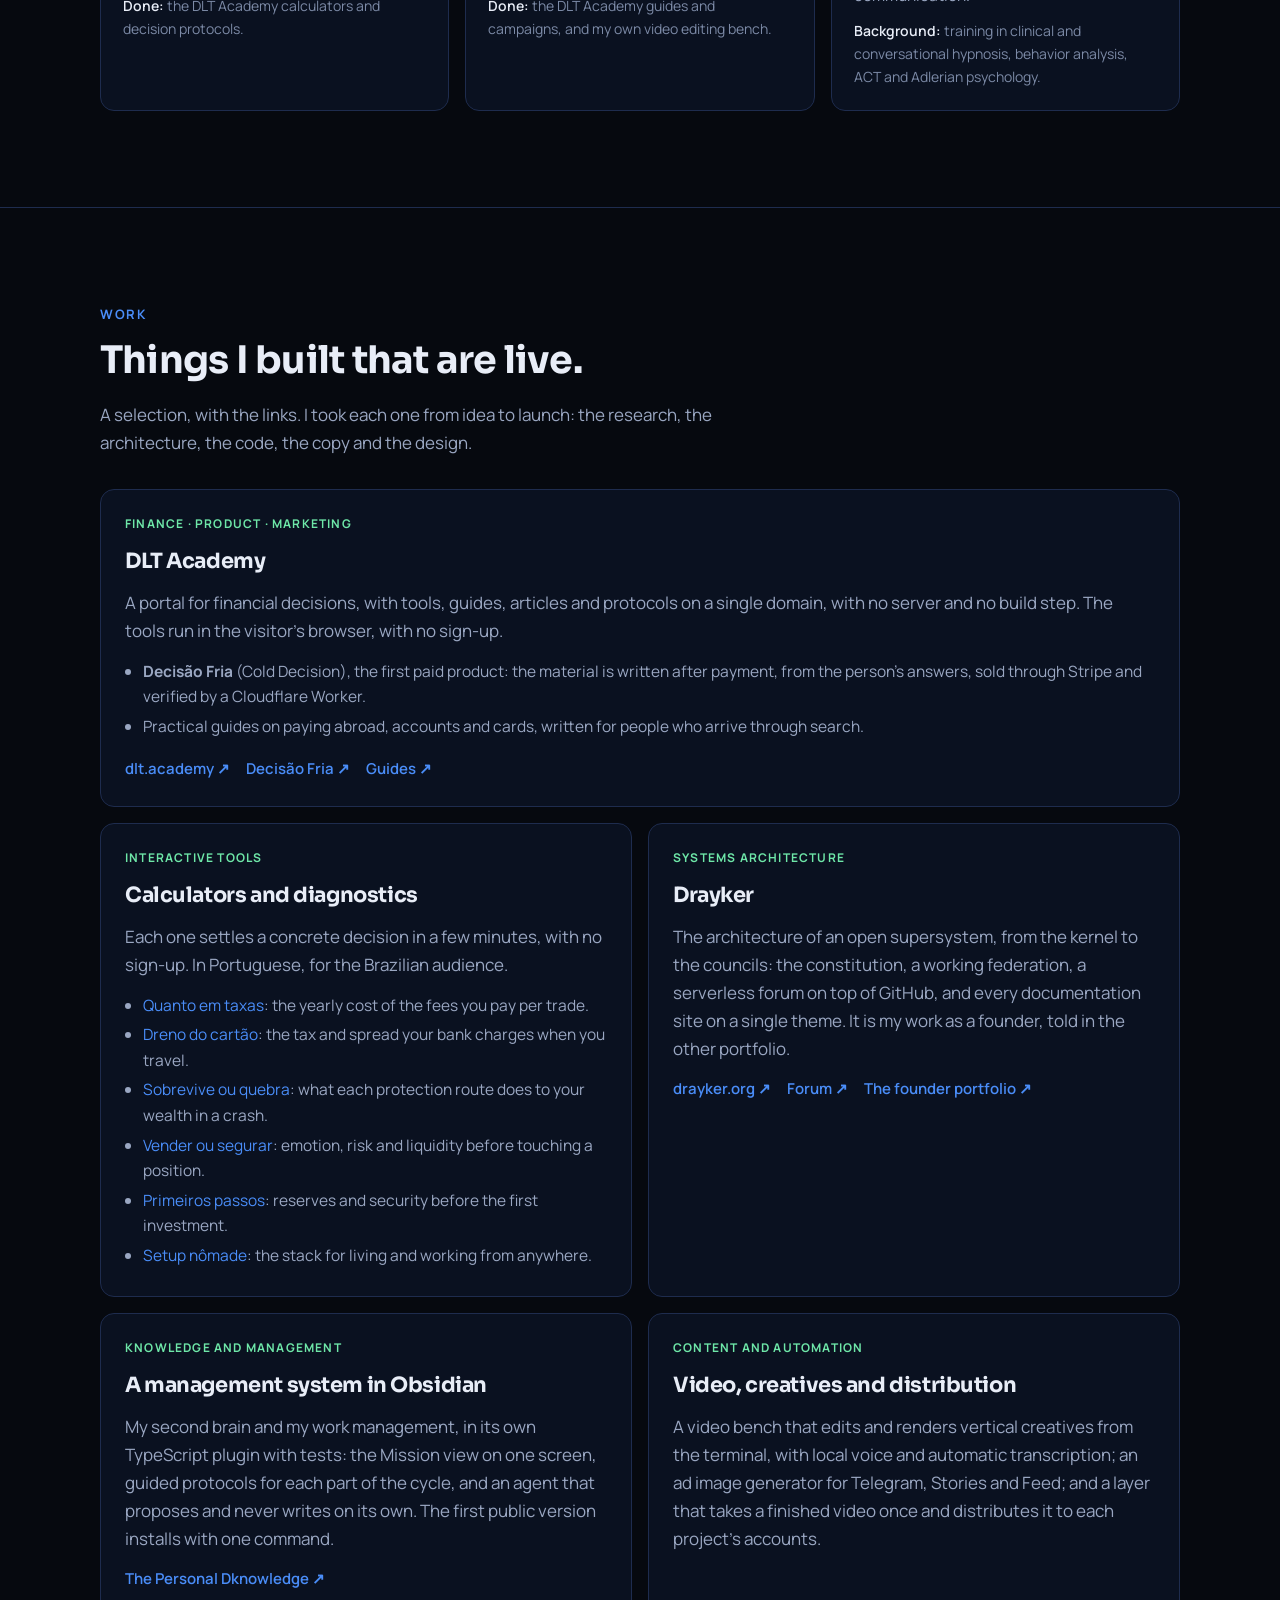
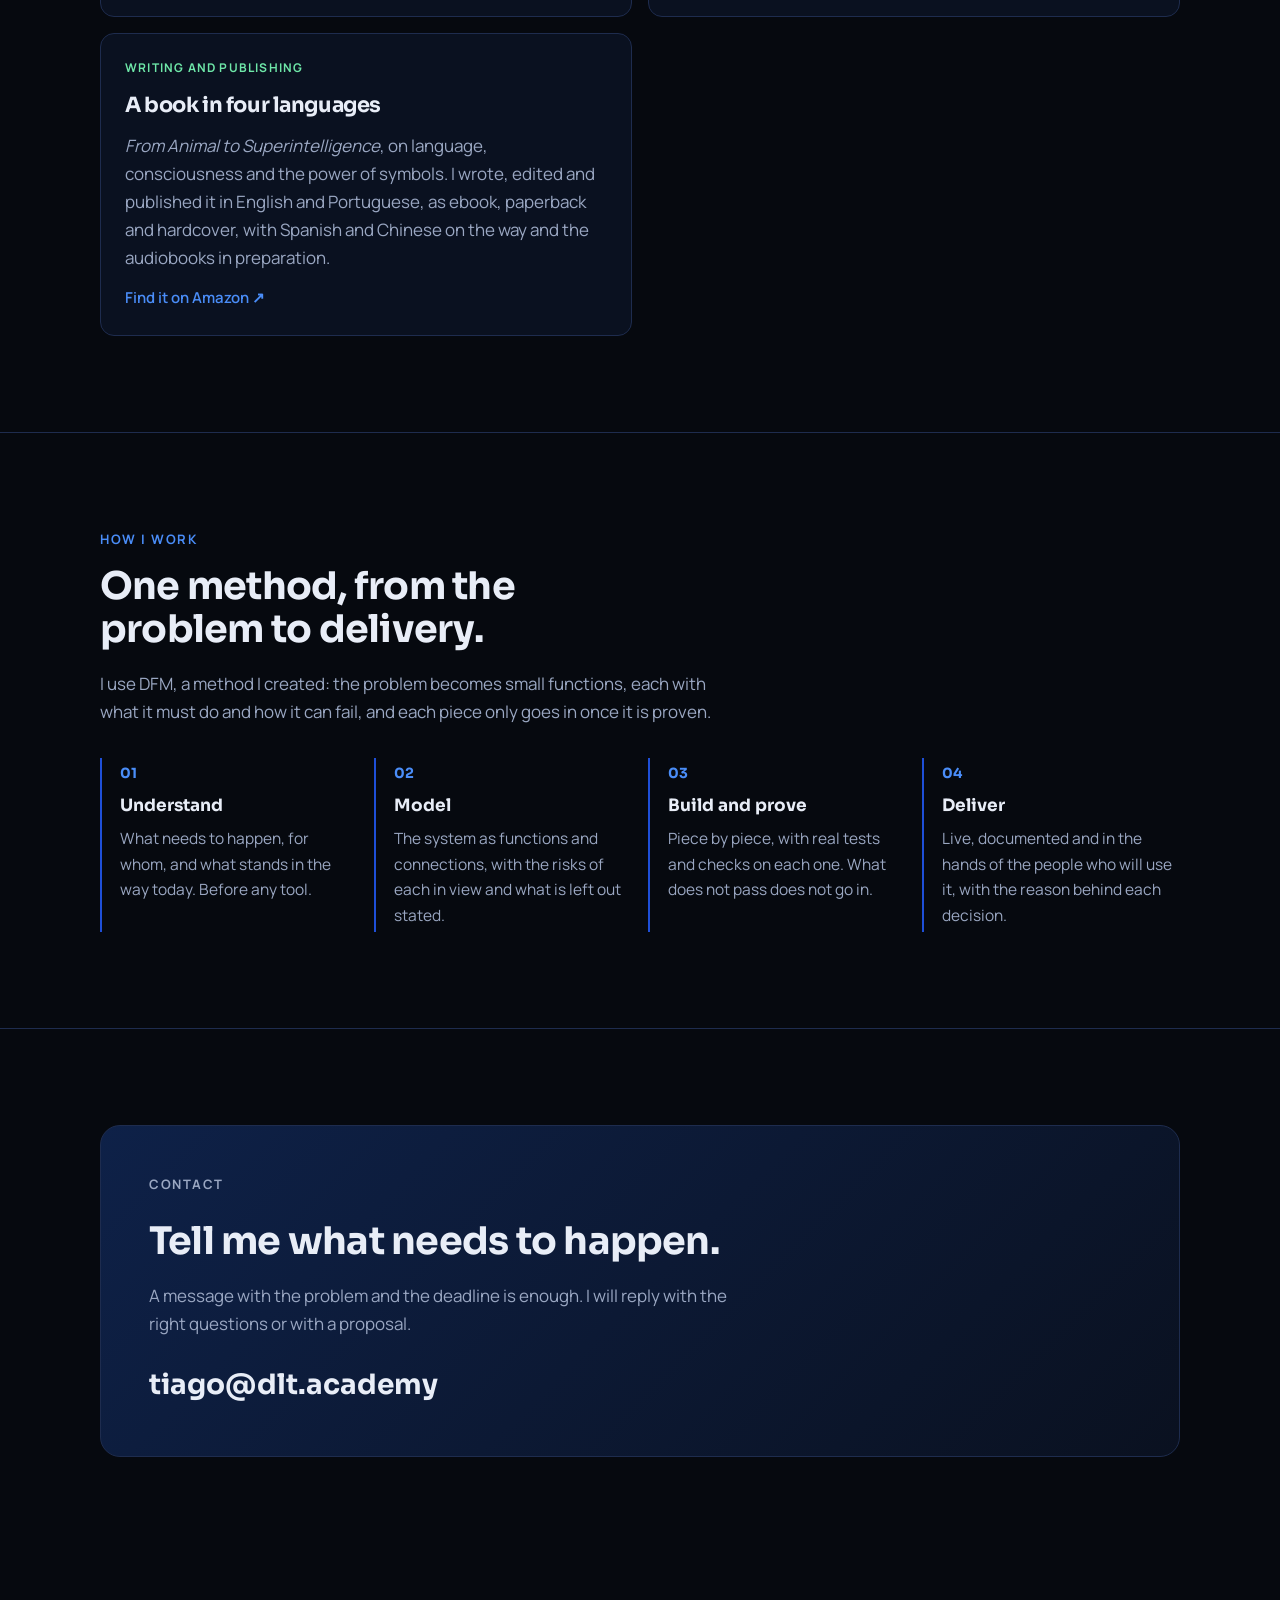
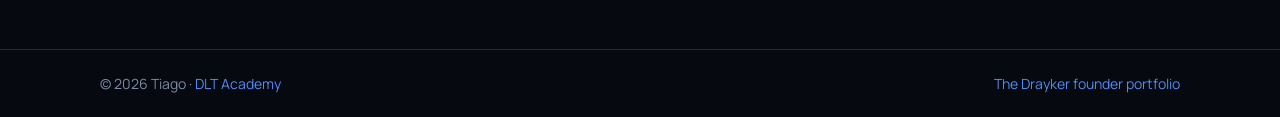
==== commit d09441e9: "content: portfólio contado como história" ====
--- a/en/index.html
+++ b/en/index.html
@@ -19,7 +19,7 @@
     <meta property="og:locale" content="en_US" />
     <meta property="og:site_name" content="Tiago · DLT Academy" />
     <meta property="og:title" content="Tiago | Systems, digital products and consulting" />
-    <meta property="og:description" content="I design systems and put them to work. Consulting and projects in AI, digital products, knowledge, finance, marketing and design." />
+    <meta property="og:description" content="I understand people and build systems. Consulting and projects in AI, digital products, knowledge, finance, marketing and design." />
     <meta property="og:url" content="https://tiago.dlt.academy/en/" />
     <meta property="og:image" content="https://tiago.dlt.academy/assets/og-tiago-en.png" />
     <meta name="twitter:card" content="summary_large_image" />
@@ -46,10 +46,10 @@
       <div class="head-in">
         <a class="brand" href="#top"><img src="../assets/dlt-mark.png" alt="" width="26" height="26" />Tiago <span>DLT Academy</span></a>
         <nav class="nav" aria-label="Sections">
+          <a href="#story">Story</a>
           <a href="#services">Services</a>
           <a href="#work">Work</a>
           <a href="#how">How I work</a>
-          <a href="#experience">Experience</a>
           <a href="#contact">Contact</a>
           <a class="lang" href="../" hreflang="pt-BR" lang="pt-BR" aria-label="Ler em português">PT</a>
         </nav>
@@ -61,16 +61,15 @@
         <div class="wrap hero-grid">
           <div>
             <p class="eyebrow">Systems architect · Consulting and projects</p>
-            <h1>I design systems and put them <em>to work</em>.</h1>
+            <h1>I understand people <em>and build systems</em>.</h1>
             <p class="lead">
-              I am Tiago. I build from scratch, end to end, what a business or a person needs to work better: AI
-              agents and automations, websites and digital products with payments, knowledge and work management
-              systems, financial decisions. Along with that, the psychology, design and marketing that make people
-              actually use what was built.
+              Most projects get lost between the people who understand the problem and the people who build the
+              solution. I am both ends. I am Tiago: I spent more than a decade studying how people decide and how
+              systems work, until I made the two work together.
             </p>
             <div class="actions">
-              <a class="button" href="#contact">Talk to me</a>
-              <a class="button button-ghost" href="#work">See the work</a>
+              <a class="button" href="#story">Read the story</a>
+              <a class="button button-ghost" href="#contact">Talk to me</a>
             </div>
             <ul class="facts" role="list">
               <li>Remote, any time zone</li>
@@ -81,6 +80,75 @@
           <figure class="portrait">
             <img src="../assets/tiago.jpg" width="763" height="1100" alt="Tiago at night by a harbour, holding the book he wrote" />
           </figure>
+        </div>
+      </section>
+
+      <section class="section" id="story">
+        <div class="wrap">
+          <p class="eyebrow">The story</p>
+          <h2>Two trainings that almost never go together.</h2>
+          <ol class="story" role="list">
+            <li class="chapter">
+              <div class="when">People</div>
+              <div class="what">
+                <h3>First, I wanted to understand why people do what they do.</h3>
+                <p>
+                  I trained in clinical and conversational hypnosis, in behavior analysis and in scientific NLP, and
+                  went deep into Alfred Adler’s psychology, Acceptance and Commitment Therapy and social engineering. I
+                  learned to hear what a person asks for and what they need. They are almost never the same thing.
+                </p>
+                <p class="value">Before I build, I find the right problem.</p>
+              </div>
+            </li>
+            <li class="chapter">
+              <div class="when">Systems</div>
+              <div class="what">
+                <h3>Then, how things work on the inside.</h3>
+                <p>
+                  I studied systems architecture, distributed and complex systems and cellular automata, and created my
+                  own method, DFM: every problem becomes small functions, each with what it must do and how it can fail.
+                  With it I designed <a href="https://hyadhuad.drayker.org/">Drayker</a>, an open supersystem, from the
+                  kernel to the councils.
+                </p>
+                <p class="value">What I build can grow, and does not break at the first surprise.</p>
+              </div>
+            </li>
+            <li class="chapter">
+              <div class="when">In practice</div>
+              <div class="what">
+                <h3>So I tested everything on myself.</h3>
+                <p>
+                  I built my own management system in Obsidian, with its own plugin, and started living in it: the day,
+                  the week, the quarter and the projects in the same cycle of plan, execute and review. For three years
+                  I have traveled the world working this way, with no office and no fixed team.
+                </p>
+                <p class="value">I only offer what already works in my own life.</p>
+              </div>
+            </li>
+            <li class="chapter">
+              <div class="when">Live</div>
+              <div class="what">
+                <h3>And I put it up, end to end.</h3>
+                <p>
+                  DLT Academy is the most complete example: the portal, six tools, the guides, the campaigns and the
+                  first paid product, sold through Stripe and delivered automatically. Along the way I wrote and
+                  published a book in English and Portuguese, built my own video bench, and put AI agents to work under
+                  supervision.
+                </p>
+                <p class="value">You talk to one person, who understands the problem, the people and the code.</p>
+              </div>
+            </li>
+            <li class="chapter is-now">
+              <div class="when">Now</div>
+              <div class="what">
+                <h3>Now I do this for your project.</h3>
+                <p>
+                  An idea that needs to become a product, an operation that needs a system, a decision that weighs. That
+                  is where I come in: to understand, design and deliver it working.
+                </p>
+              </div>
+            </li>
+          </ol>
         </div>
       </section>
 
@@ -208,52 +276,12 @@
         </div>
       </section>
 
-      <section class="section" id="experience">
-        <div class="wrap">
-          <p class="eyebrow">Experience</p>
-          <h2>People and systems, both ends.</h2>
-          <div class="cols">
-            <div>
-              <p>
-                For more than a decade I have studied how people think and decide, and how systems work. On one side,
-                I trained in clinical and conversational hypnosis and self-hypnosis, in behavior analysis and in
-                scientific NLP, and studied social engineering, Alfred Adler’s psychology, Relational Frame Theory and
-                Acceptance and Commitment Therapy in depth. On the other, systems architecture, distributed and complex
-                systems and cellular automata, the base of the method I use.
-              </p>
-              <p>
-                For three years I have worked while traveling the world. Every product I offer a client I first built
-                for myself and use day to day: that is how I know what works.
-              </p>
-            </div>
-            <ul class="chips" role="list">
-              <li>Systems architecture</li>
-              <li>AI agents</li>
-              <li>Automation</li>
-              <li>TypeScript and Python</li>
-              <li>Cloudflare and GitHub</li>
-              <li>Stripe</li>
-              <li>Obsidian</li>
-              <li>Personal finance</li>
-              <li>Crypto</li>
-              <li>SEO and content</li>
-              <li>Affiliate marketing</li>
-              <li>Video</li>
-              <li>Interface design</li>
-              <li>Visual identity</li>
-              <li>Behavioral psychology</li>
-              <li>Hypnosis</li>
-            </ul>
-          </div>
-        </div>
-      </section>
-
       <section class="section" id="contact">
         <div class="wrap">
           <div class="contact">
             <p class="eyebrow">Contact</p>
-            <h2>Have a project or a decision ahead?</h2>
-            <p>Write and tell me what needs to happen and by when. I will reply with the right questions or with a proposal.</p>
+            <h2>Tell me what needs to happen.</h2>
+            <p>A message with the problem and the deadline is enough. I will reply with the right questions or with a proposal.</p>
             <a class="mail" href="mailto:tiago@dlt.academy">tiago@dlt.academy</a>
           </div>
         </div>
--- a/styles.css
+++ b/styles.css
@@ -110,3 +110,14 @@
 .mail:hover { color: var(--accent); text-decoration: none; }
 .foot { border-top: 1px solid var(--border); margin-top: clamp(56px, 8vw, 96px); }
 .foot-in { max-width: 1160px; margin: 0 auto; padding: 22px var(--gutter); display: flex; justify-content: space-between; gap: 12px; flex-wrap: wrap; font-size: 14px; color: var(--faint); }
+
+/* A história */
+.story { list-style: none; margin: 40px 0 0; padding: 0; border-top: 1px solid var(--border); }
+.story .chapter { display: grid; gap: 8px; padding: 30px 0; border-bottom: 1px solid var(--border); }
+@media (min-width: 820px) { .story .chapter { grid-template-columns: 170px minmax(0, 1fr); gap: 44px; } }
+.story .when { font-size: 13px; font-weight: 700; letter-spacing: 0.12em; text-transform: uppercase; color: var(--accent); padding-top: 5px; }
+.story h3 { font-size: clamp(20px, 2.3vw, 26px); line-height: 1.25; margin-bottom: 12px; max-width: 36ch; }
+.story p { color: var(--muted); max-width: 66ch; margin: 0 0 12px; }
+.story .value { color: var(--text); font-weight: 600; margin: 4px 0 0; display: flex; gap: 10px; }
+.story .value::before { content: "→"; color: var(--green); }
+.story .is-now h3 { color: var(--accent); }
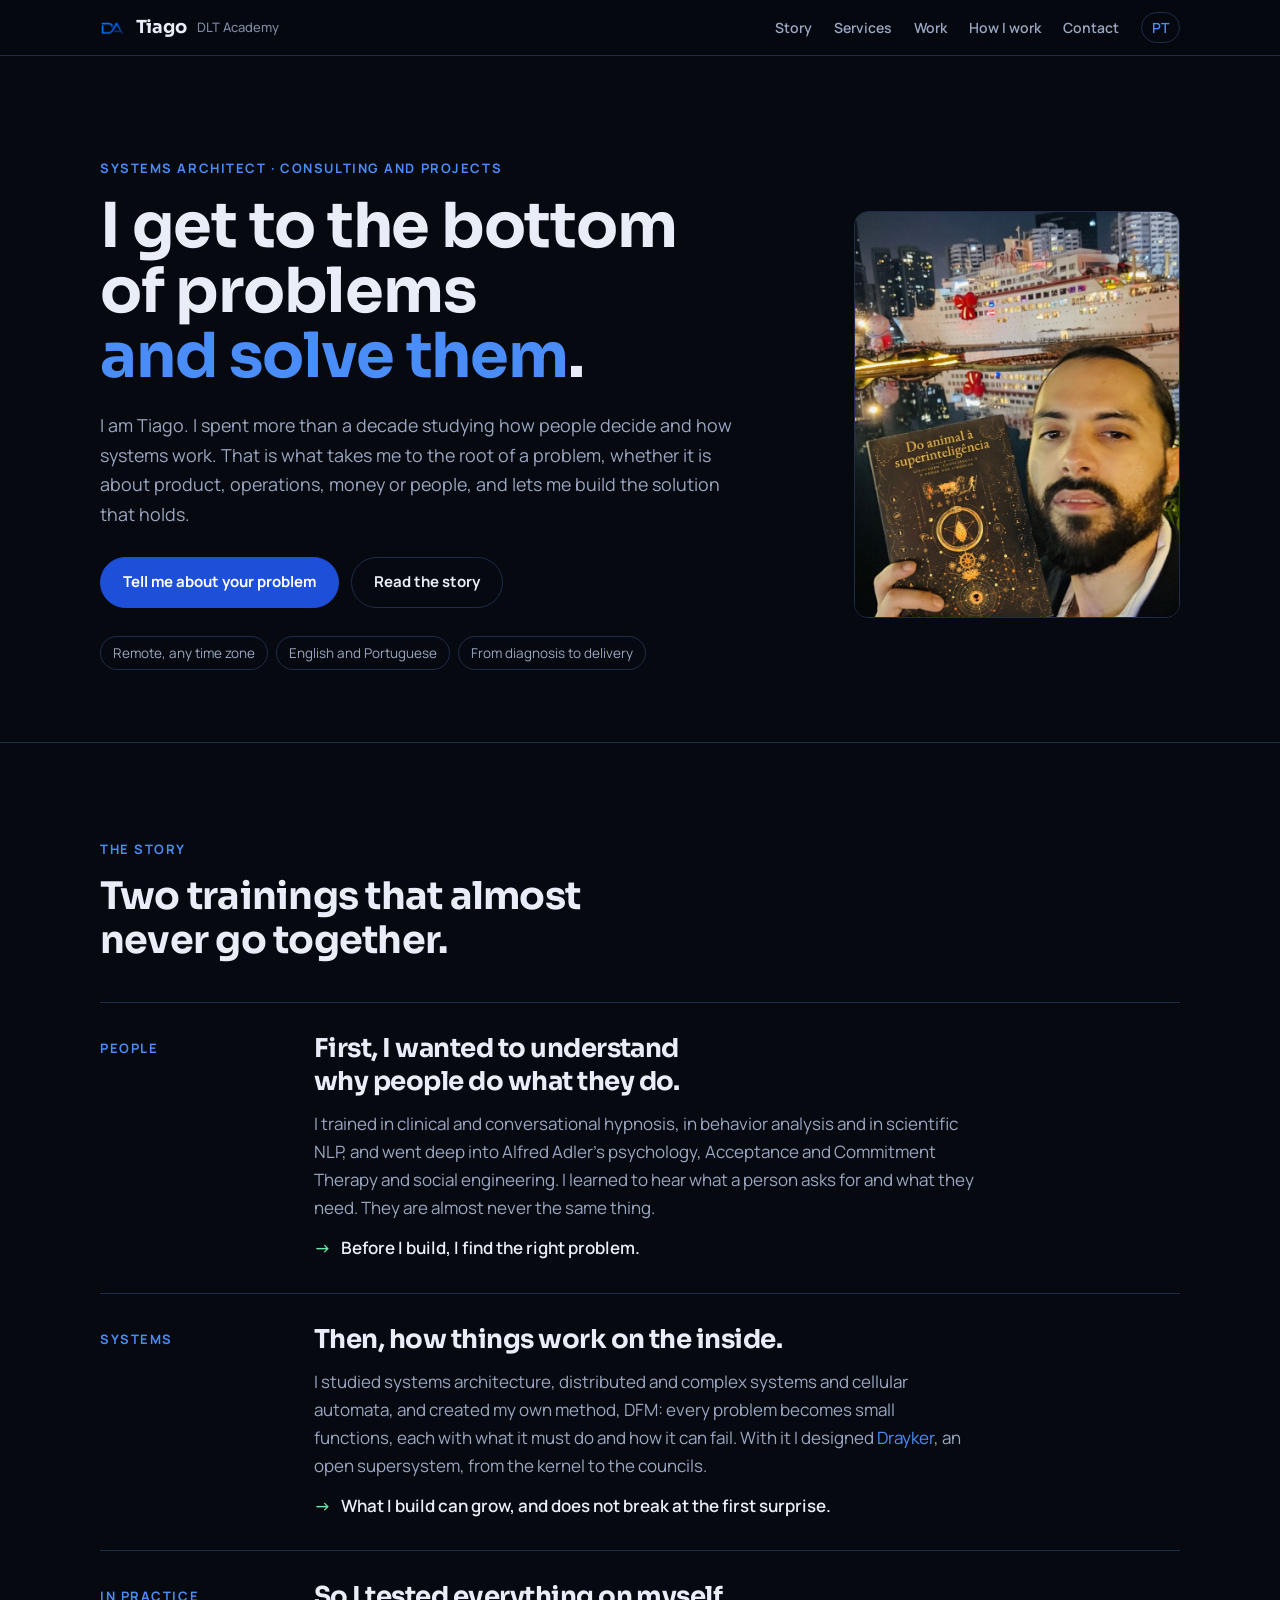
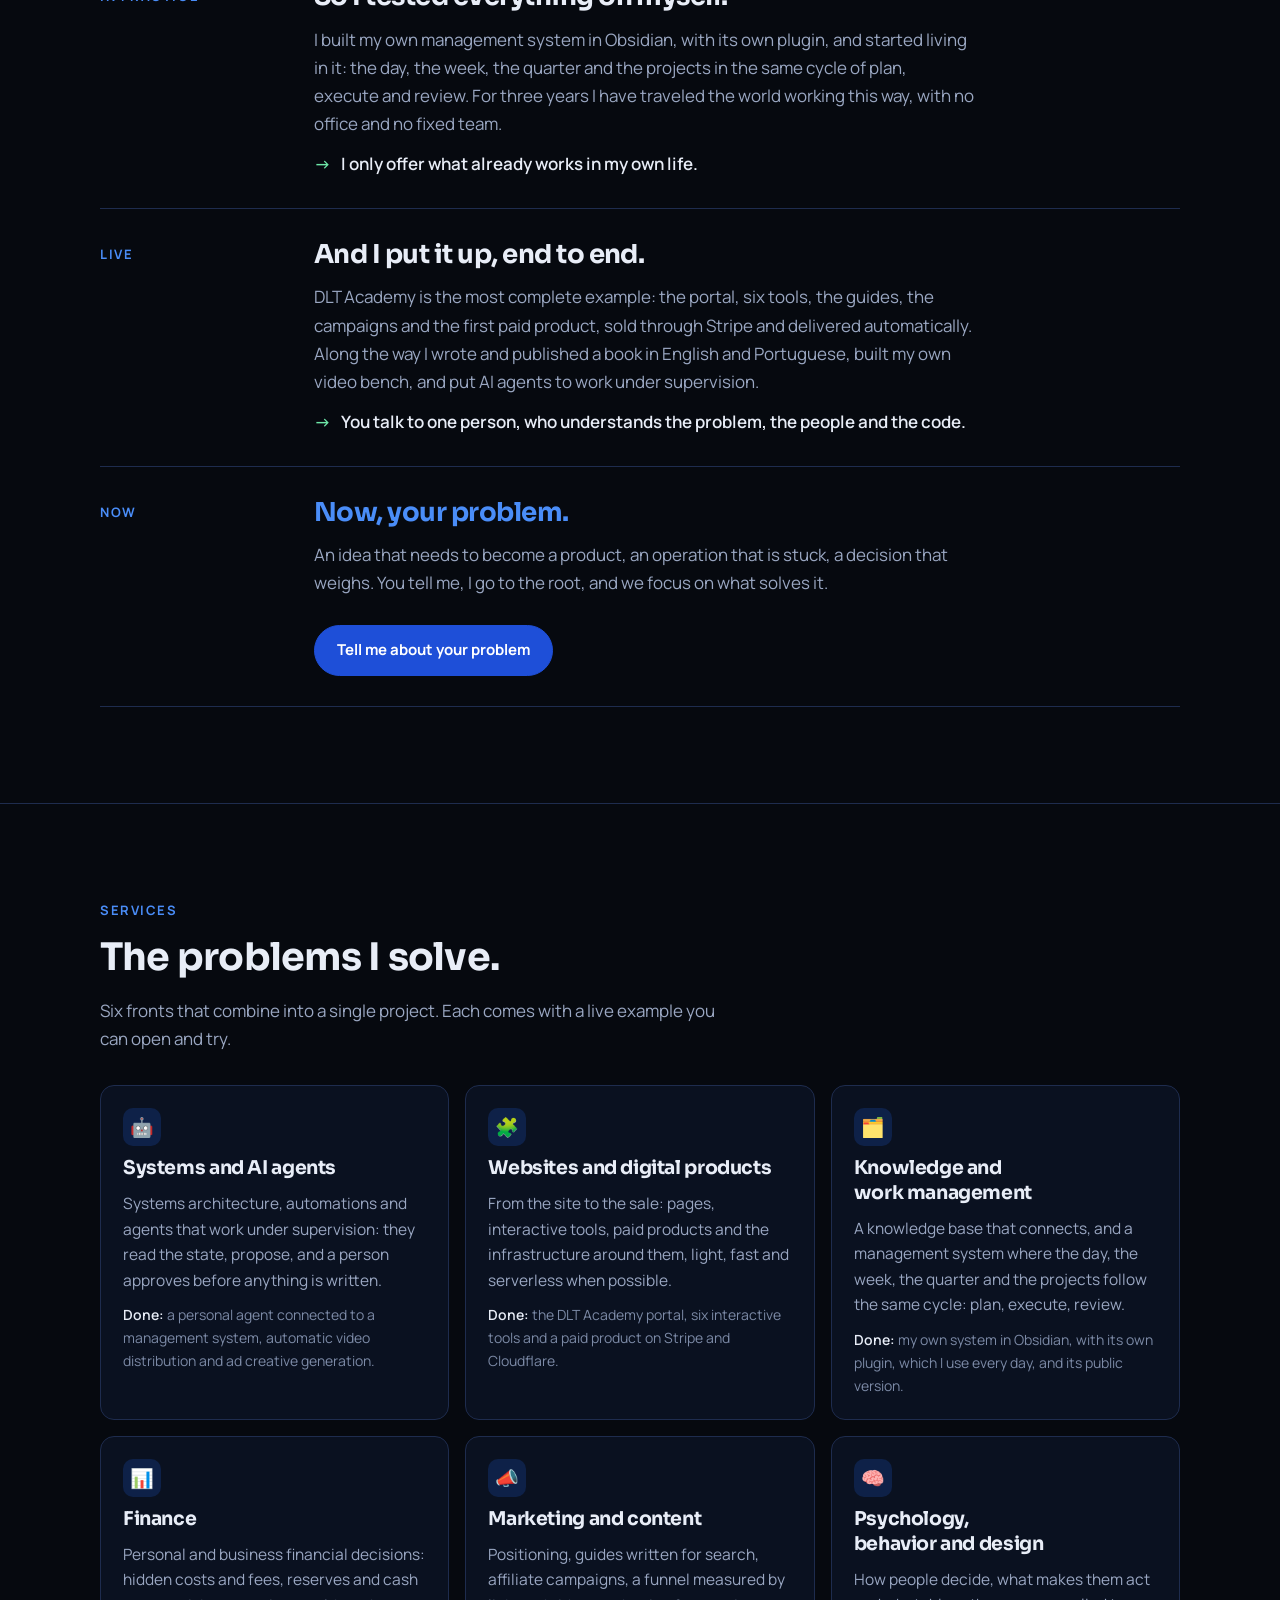
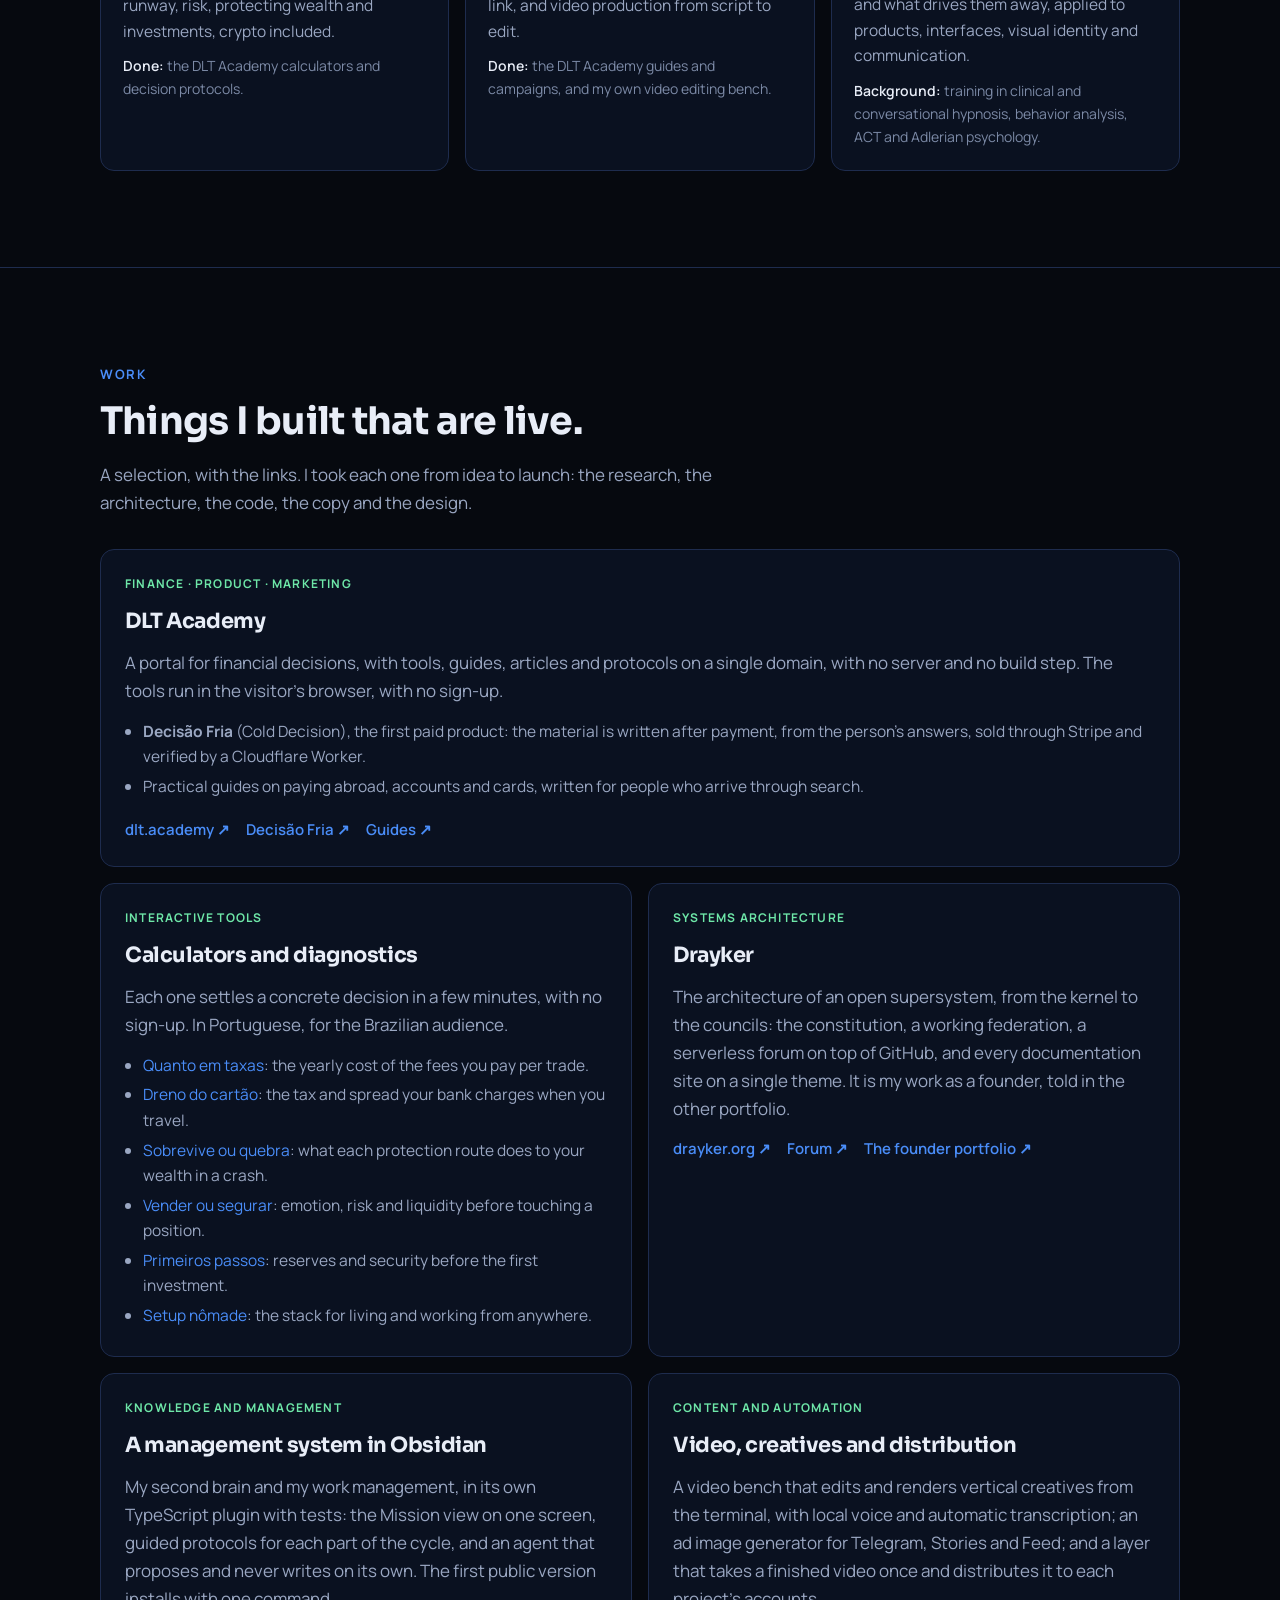
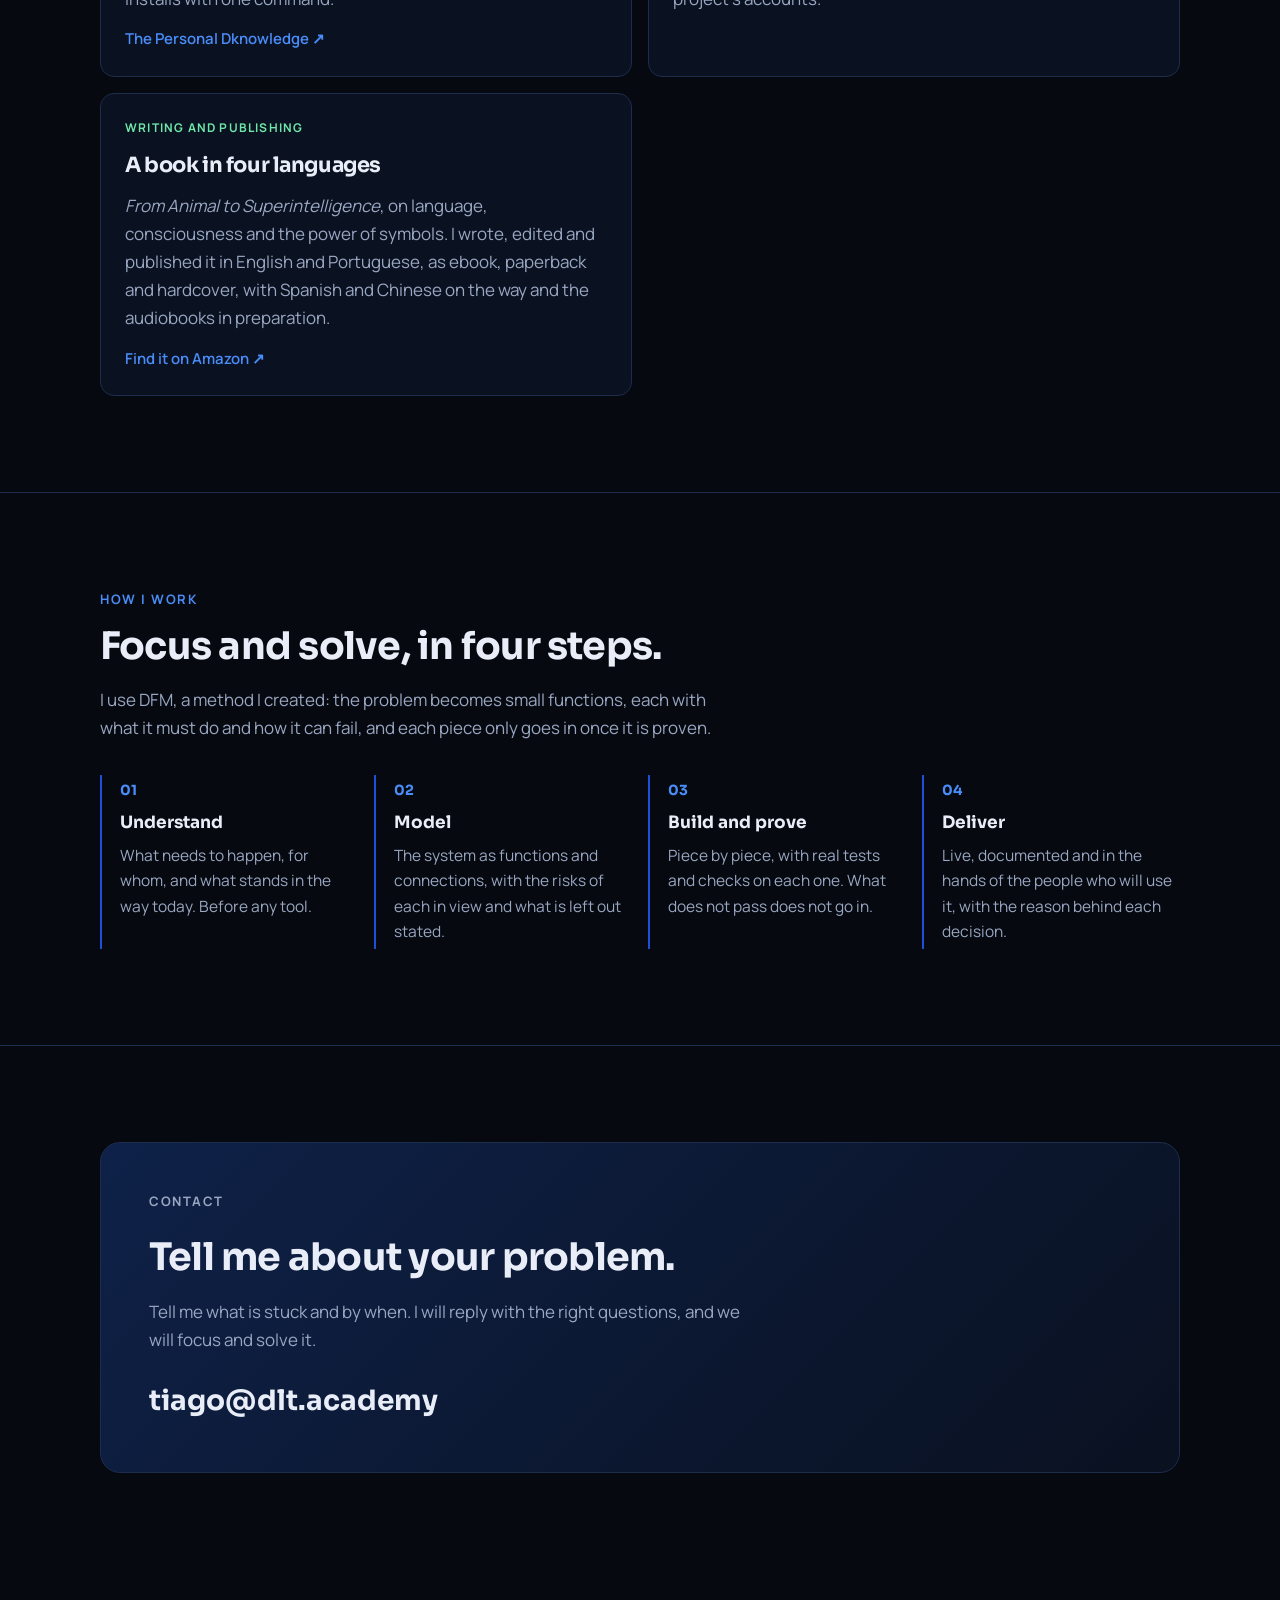
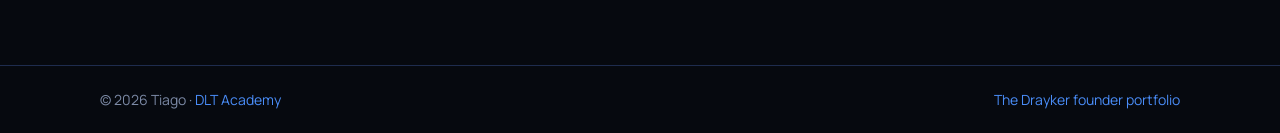
==== commit bd8b3af1: "content: o centro é entender a fundo e resolver" ====
--- a/en/index.html
+++ b/en/index.html
@@ -4,7 +4,7 @@
     <meta charset="UTF-8" />
     <meta name="viewport" content="width=device-width, initial-scale=1.0" />
     <meta name="theme-color" content="#06090F" />
-    <title>Tiago | Systems, digital products and consulting</title>
+    <title>Tiago | I get to the bottom of problems and solve them</title>
     <meta
       name="description"
       content="Tiago designs systems and puts them to work: AI agents, websites and digital products, knowledge and work management, finance, marketing, psychology and design. Consulting and projects."
@@ -18,8 +18,8 @@
     <meta property="og:type" content="profile" />
     <meta property="og:locale" content="en_US" />
     <meta property="og:site_name" content="Tiago · DLT Academy" />
-    <meta property="og:title" content="Tiago | Systems, digital products and consulting" />
-    <meta property="og:description" content="I understand people and build systems. Consulting and projects in AI, digital products, knowledge, finance, marketing and design." />
+    <meta property="og:title" content="Tiago | I get to the bottom of problems and solve them" />
+    <meta property="og:description" content="I get to the bottom of problems and solve them. Consulting and projects in AI, digital products, knowledge, finance, marketing and design." />
     <meta property="og:url" content="https://tiago.dlt.academy/en/" />
     <meta property="og:image" content="https://tiago.dlt.academy/assets/og-tiago-en.png" />
     <meta name="twitter:card" content="summary_large_image" />
@@ -61,15 +61,15 @@
         <div class="wrap hero-grid">
           <div>
             <p class="eyebrow">Systems architect · Consulting and projects</p>
-            <h1>I understand people <em>and build systems</em>.</h1>
+            <h1>I get to the bottom of problems <em>and solve them</em>.</h1>
             <p class="lead">
-              Most projects get lost between the people who understand the problem and the people who build the
-              solution. I am both ends. I am Tiago: I spent more than a decade studying how people decide and how
-              systems work, until I made the two work together.
+              I am Tiago. I spent more than a decade studying how people decide and how systems work. That is what
+              takes me to the root of a problem, whether it is about product, operations, money or people, and lets
+              me build the solution that holds.
             </p>
             <div class="actions">
-              <a class="button" href="#story">Read the story</a>
-              <a class="button button-ghost" href="#contact">Talk to me</a>
+              <a class="button" href="#contact">Tell me about your problem</a>
+              <a class="button button-ghost" href="#story">Read the story</a>
             </div>
             <ul class="facts" role="list">
               <li>Remote, any time zone</li>
@@ -141,11 +141,12 @@
             <li class="chapter is-now">
               <div class="when">Now</div>
               <div class="what">
-                <h3>Now I do this for your project.</h3>
-                <p>
-                  An idea that needs to become a product, an operation that needs a system, a decision that weighs. That
-                  is where I come in: to understand, design and deliver it working.
-                </p>
+                <h3>Now, your problem.</h3>
+                <p>
+                  An idea that needs to become a product, an operation that is stuck, a decision that weighs. You tell
+                  me, I go to the root, and we focus on what solves it.
+                </p>
+                <div class="actions"><a class="button" href="#contact">Tell me about your problem</a></div>
               </div>
             </li>
           </ol>
@@ -155,7 +156,7 @@
       <section class="section" id="services">
         <div class="wrap">
           <p class="eyebrow">Services</p>
-          <h2>Everything I offer, I have already made work.</h2>
+          <h2>The problems I solve.</h2>
           <p class="intro">Six fronts that combine into a single project. Each comes with a live example you can open and try.</p>
           <ul class="cards" role="list">
             <li class="card">
@@ -265,7 +266,7 @@
       <section class="section" id="how">
         <div class="wrap">
           <p class="eyebrow">How I work</p>
-          <h2>One method, from the problem to delivery.</h2>
+          <h2>Focus and solve, in four steps.</h2>
           <p class="intro">I use DFM, a method I created: the problem becomes small functions, each with what it must do and how it can fail, and each piece only goes in once it is proven.</p>
           <ol class="steps" role="list">
             <li><strong>Understand</strong><p>What needs to happen, for whom, and what stands in the way today. Before any tool.</p></li>
@@ -280,8 +281,8 @@
         <div class="wrap">
           <div class="contact">
             <p class="eyebrow">Contact</p>
-            <h2>Tell me what needs to happen.</h2>
-            <p>A message with the problem and the deadline is enough. I will reply with the right questions or with a proposal.</p>
+            <h2>Tell me about your problem.</h2>
+            <p>Tell me what is stuck and by when. I will reply with the right questions, and we will focus and solve it.</p>
             <a class="mail" href="mailto:tiago@dlt.academy">tiago@dlt.academy</a>
           </div>
         </div>
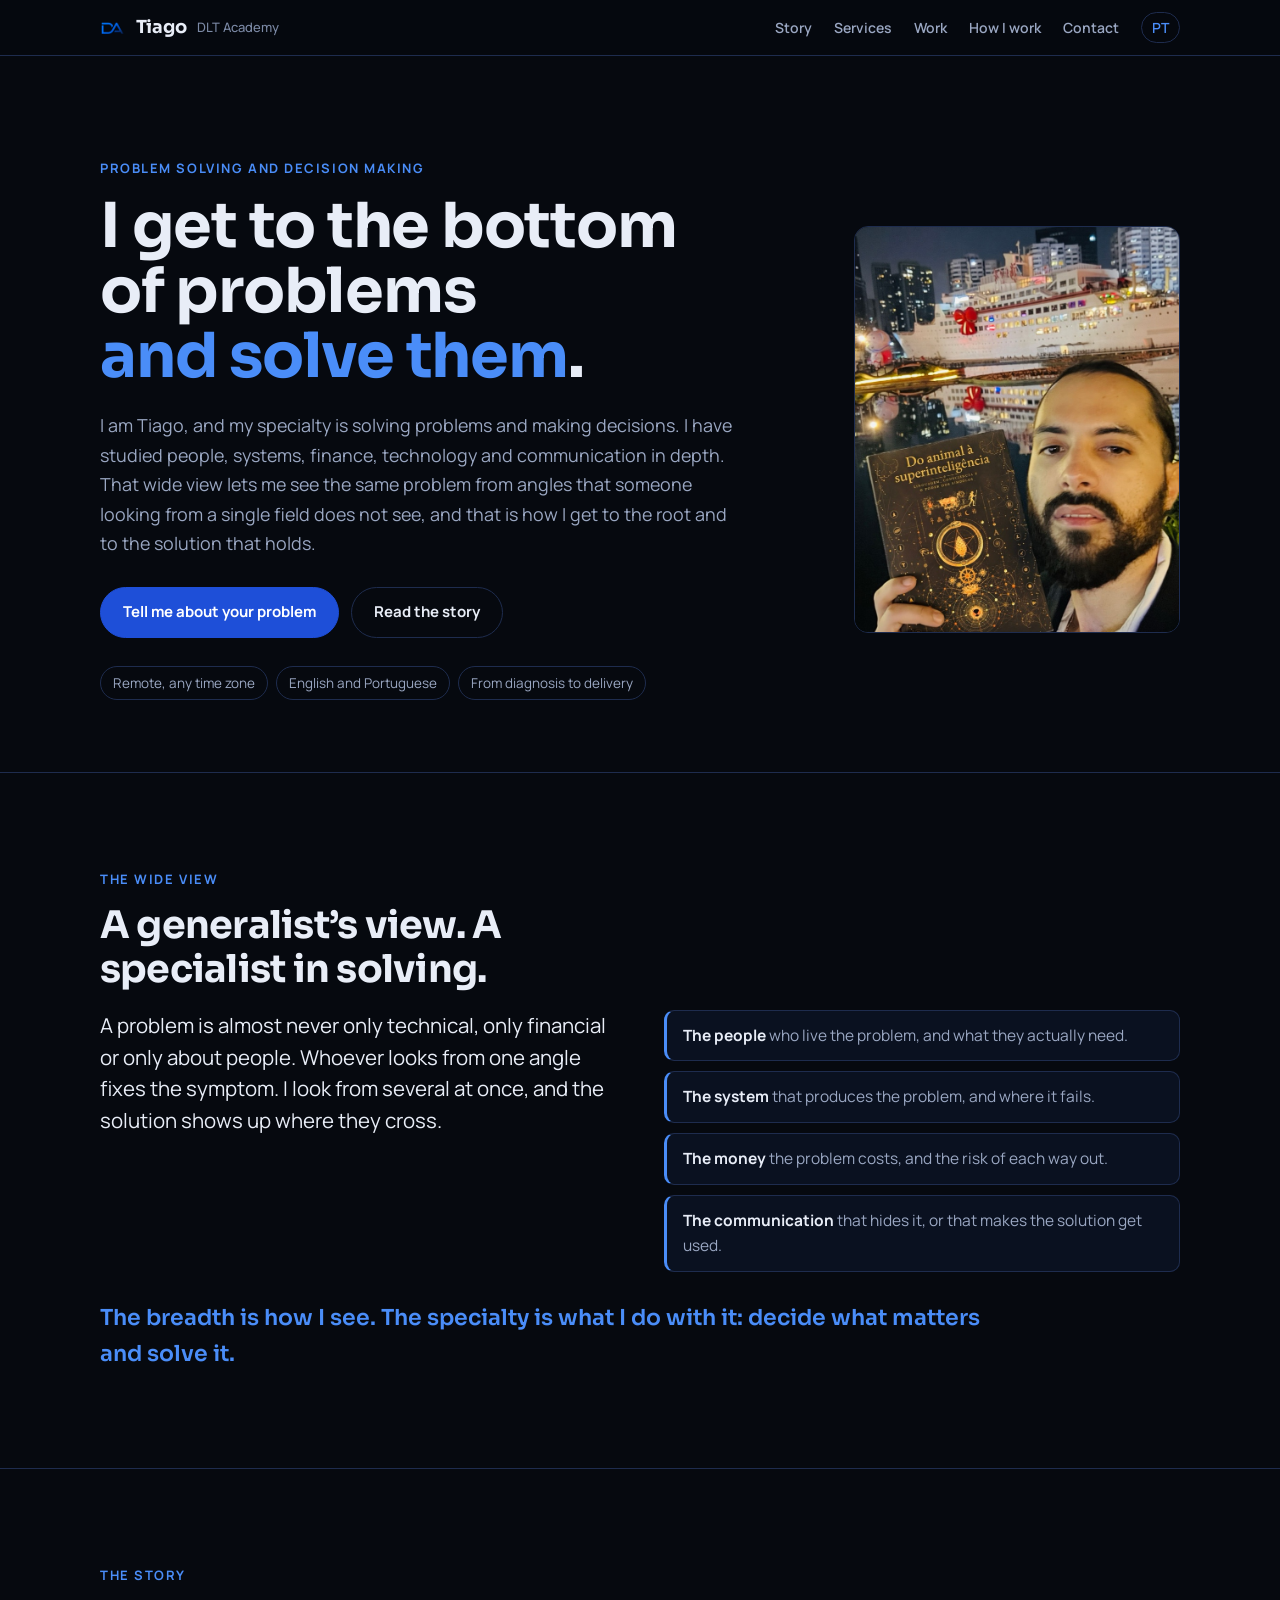
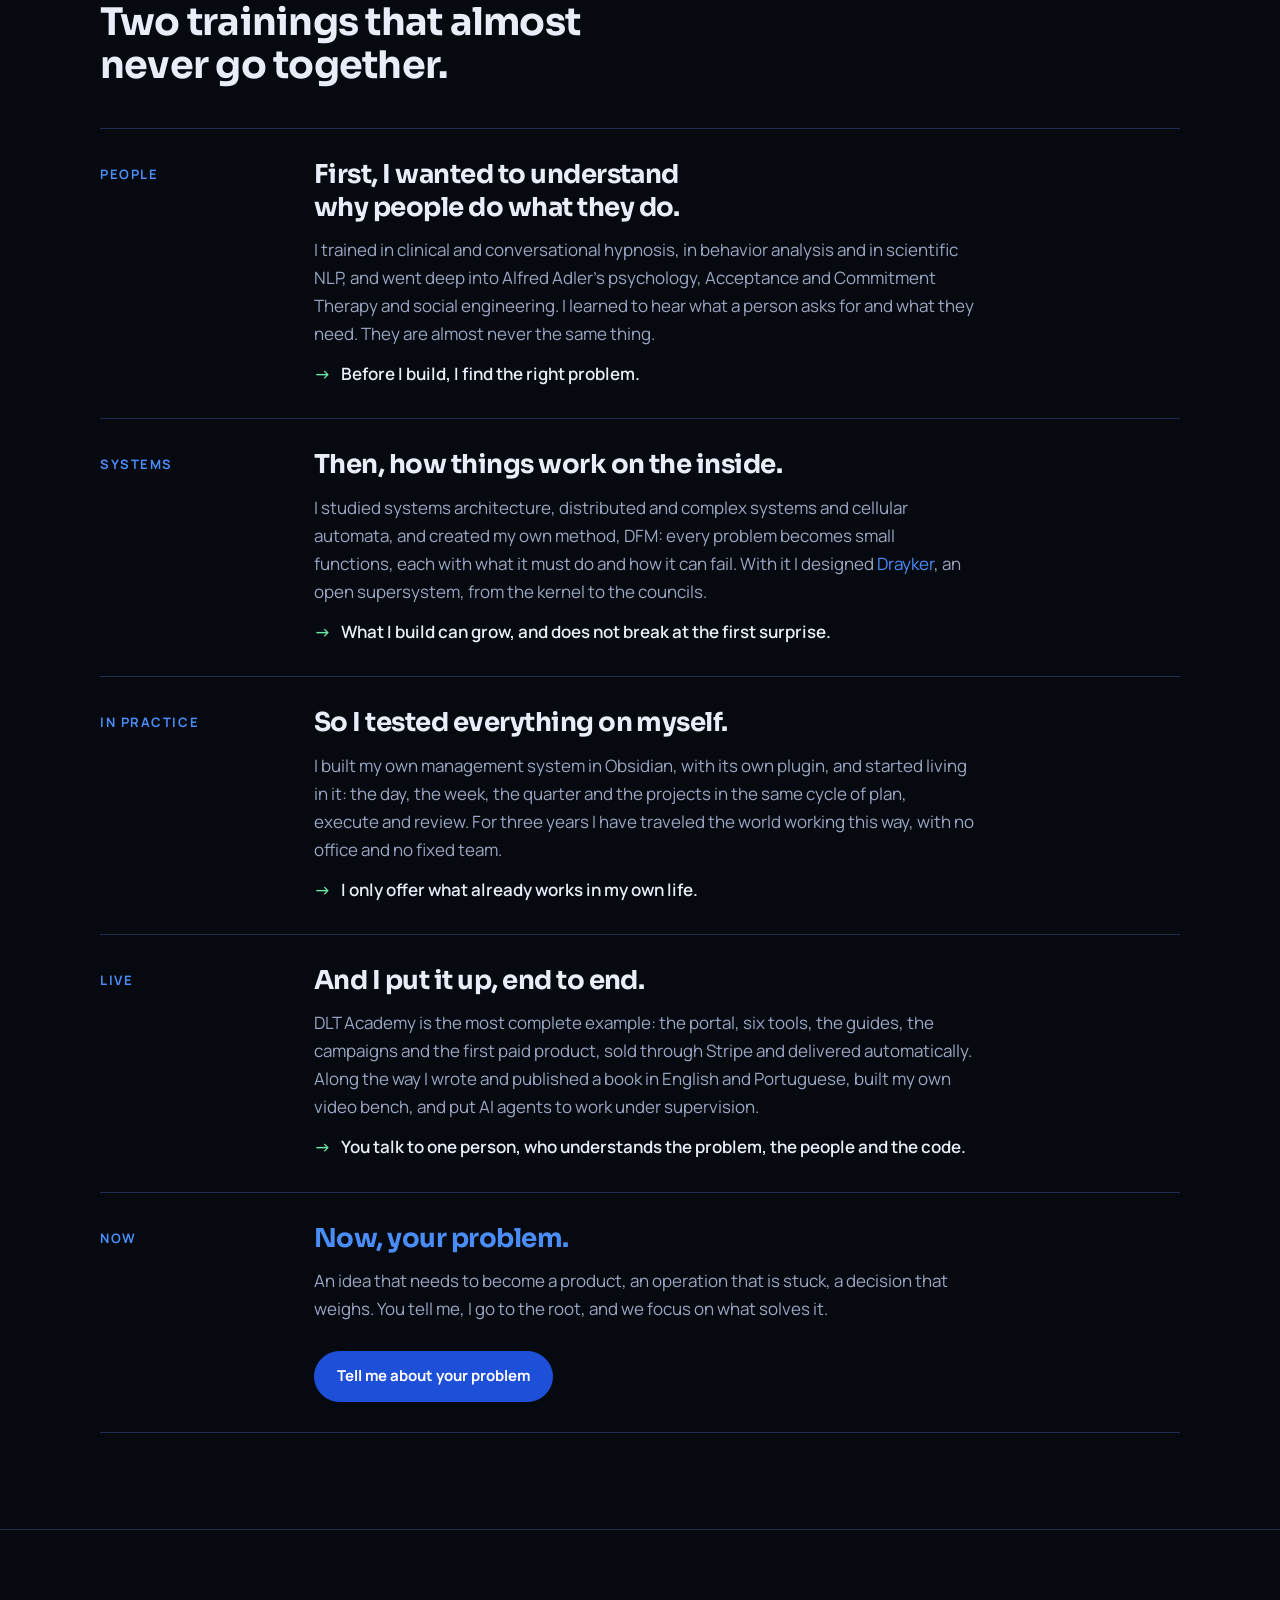
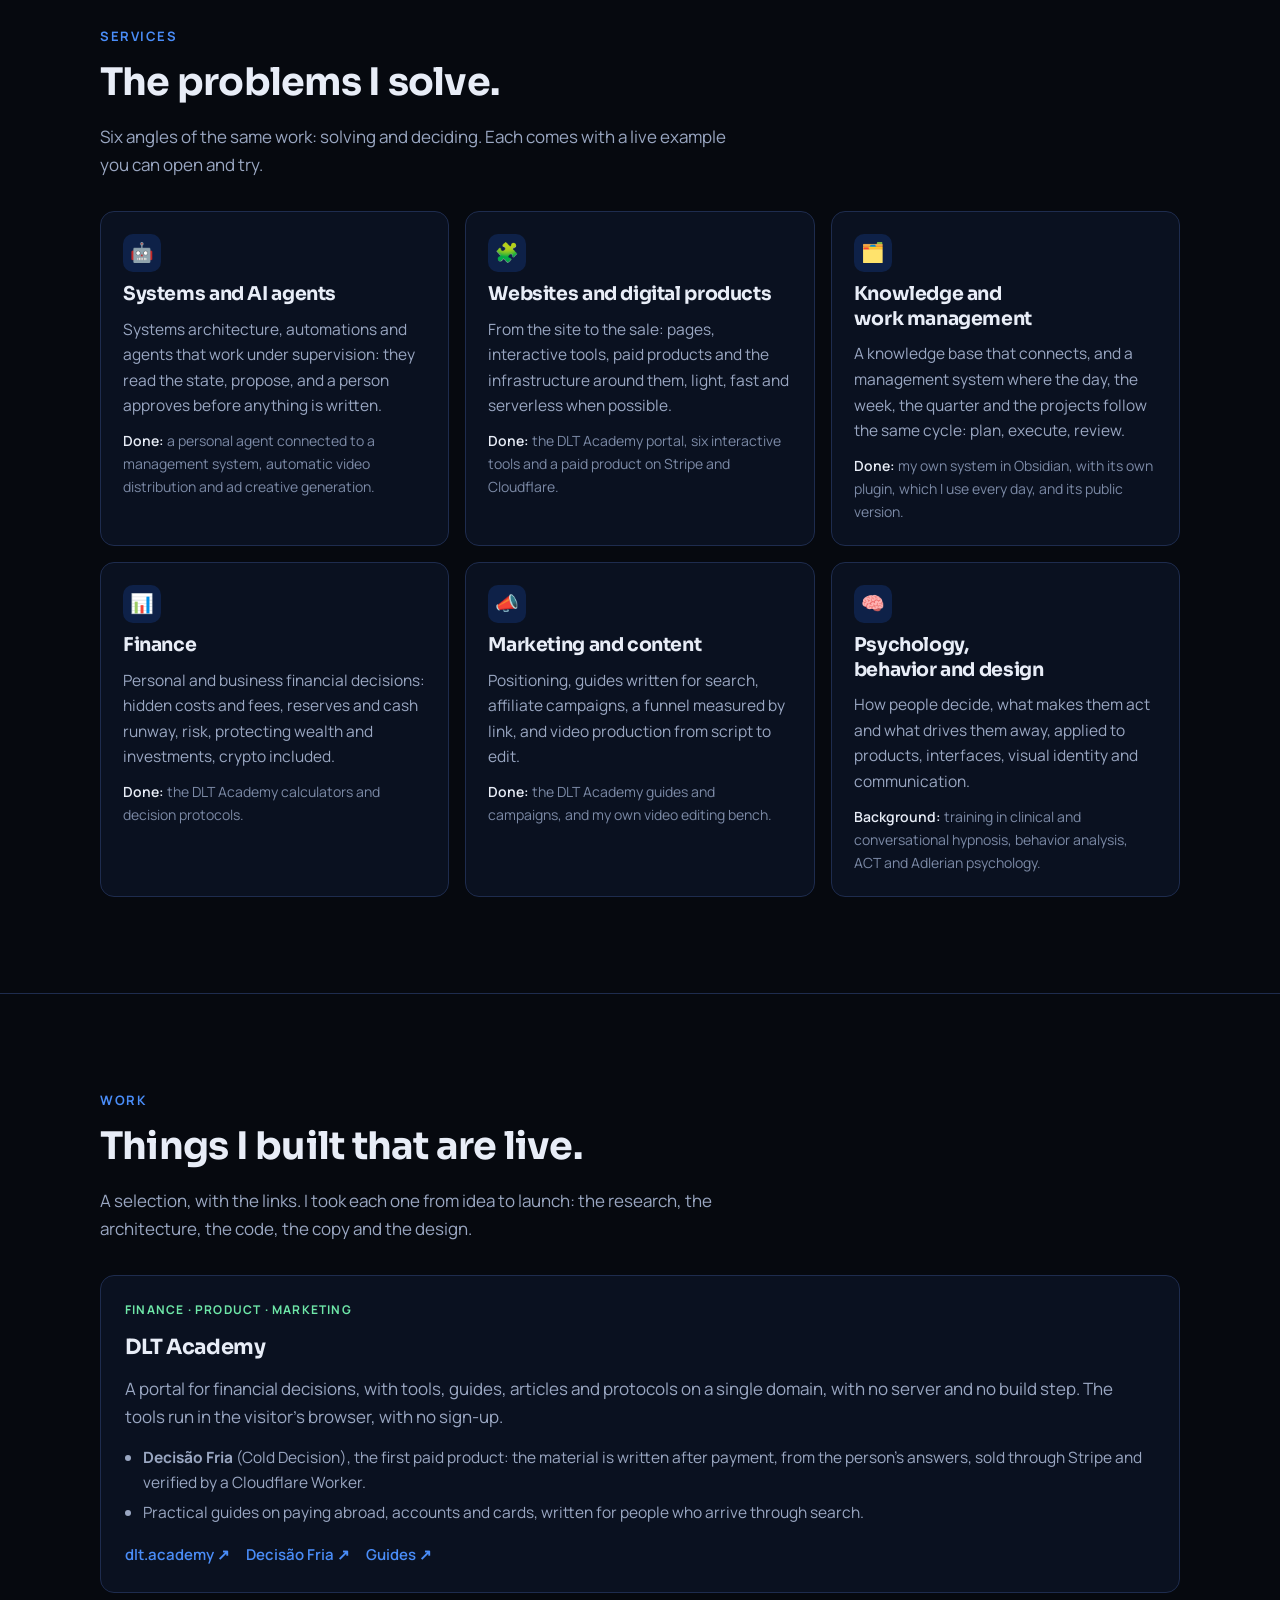
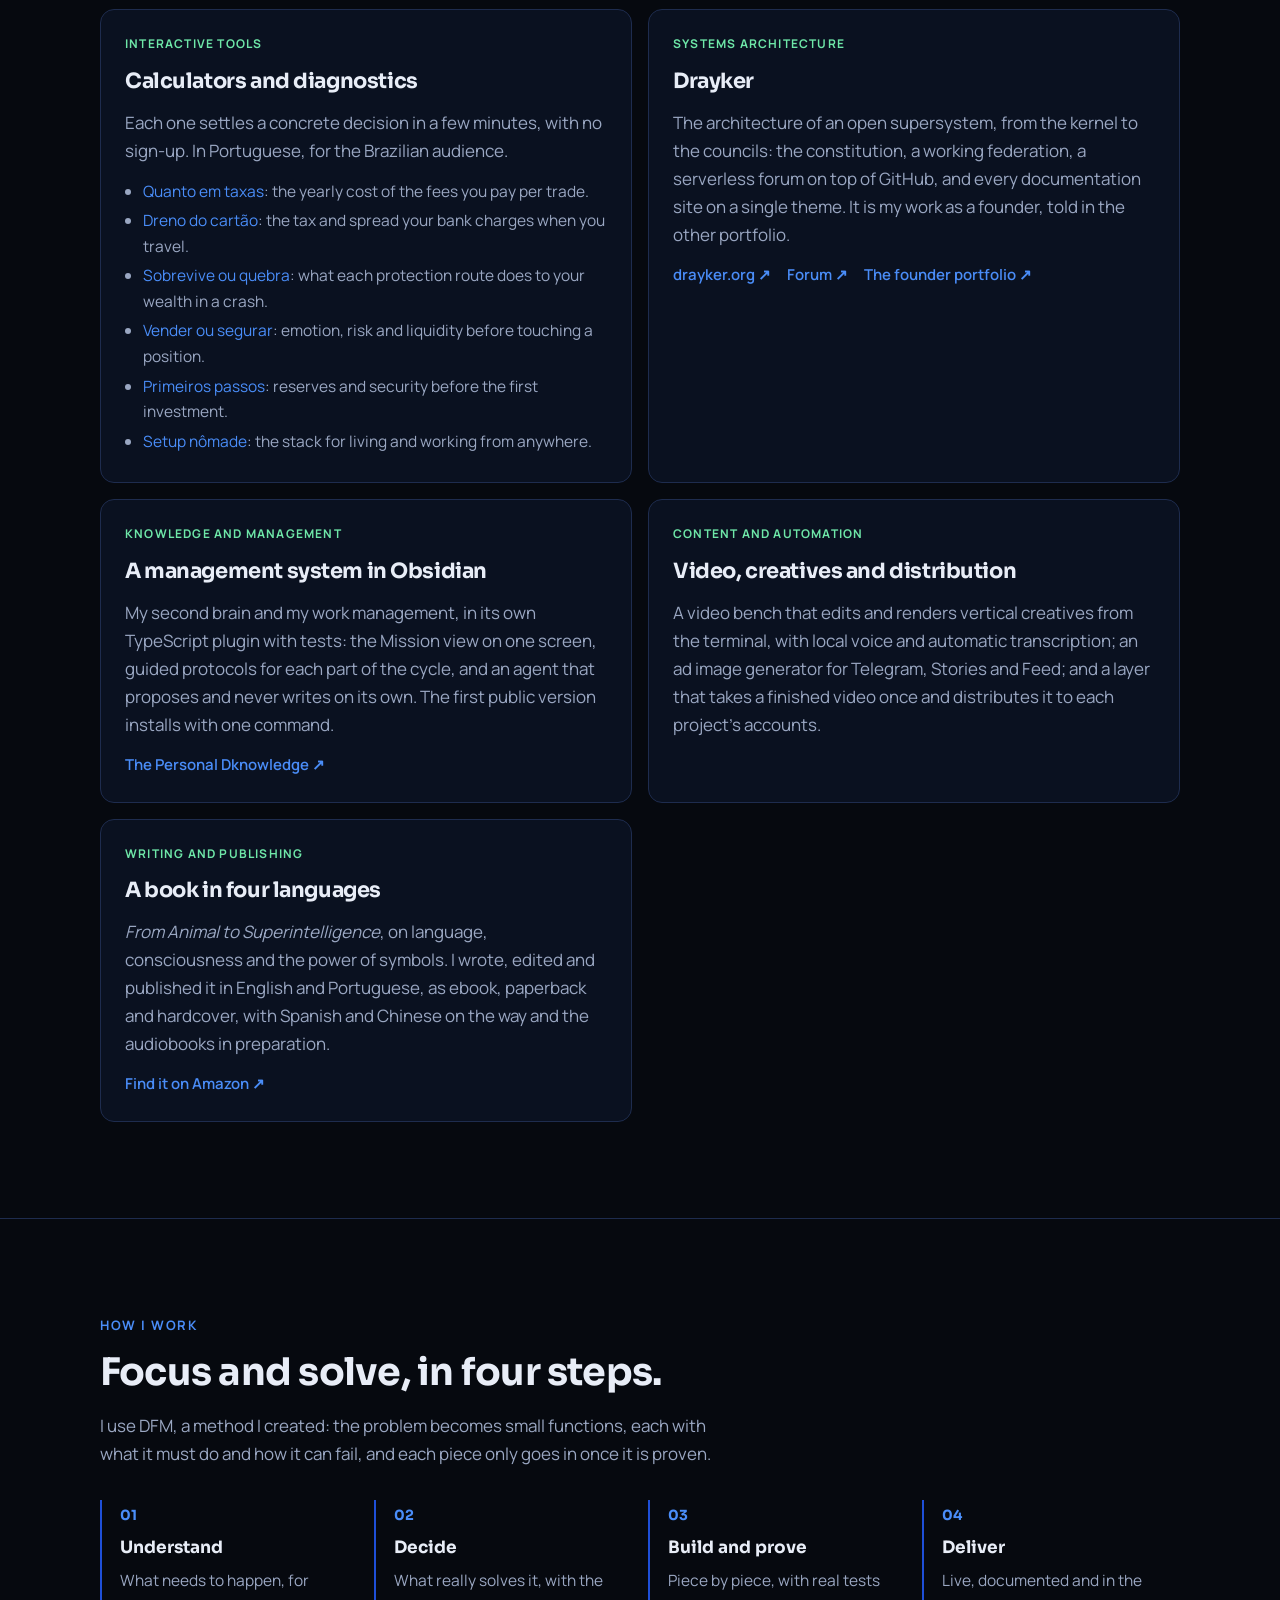
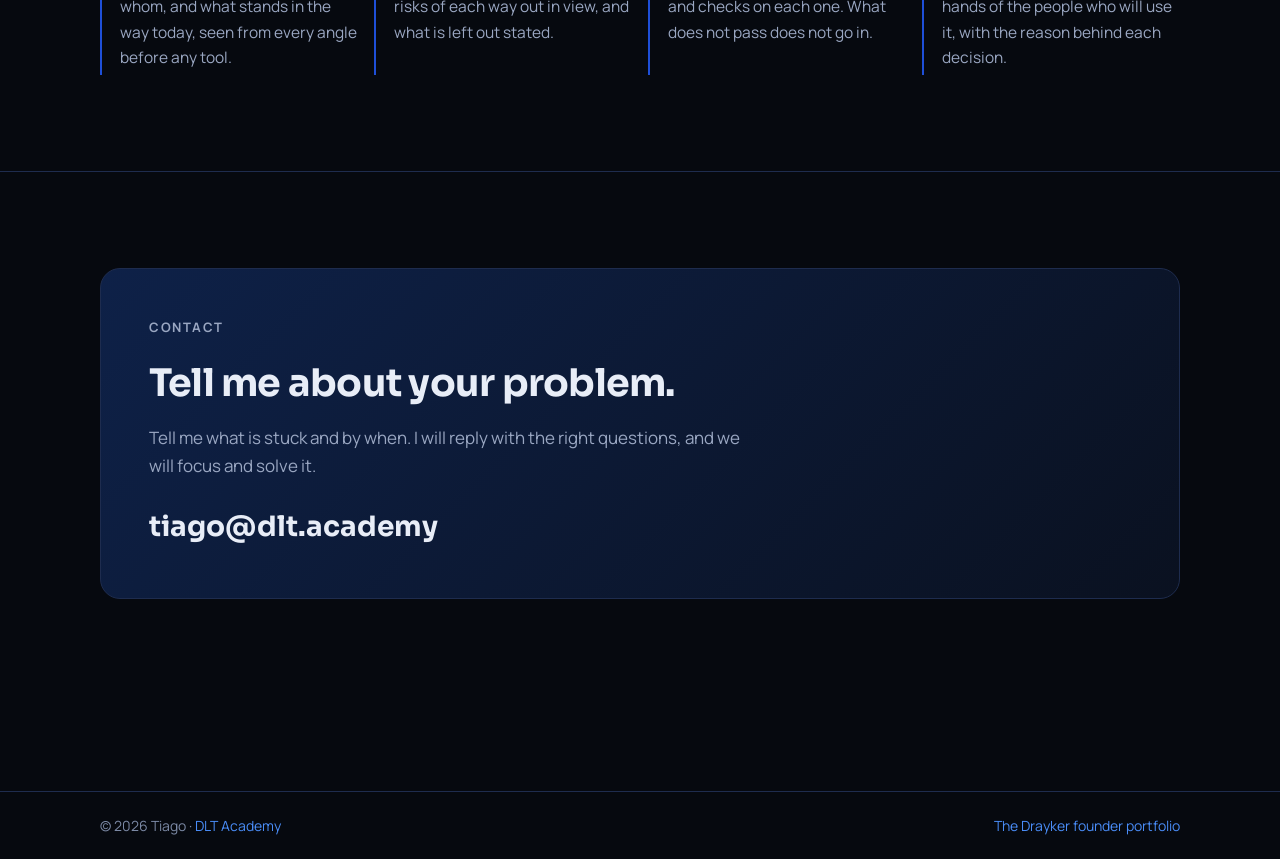
==== commit a3156a54: "content: visão ampla, especialidade em resolver e decidir" ====
--- a/en/index.html
+++ b/en/index.html
@@ -7,7 +7,7 @@
     <title>Tiago | I get to the bottom of problems and solve them</title>
     <meta
       name="description"
-      content="Tiago designs systems and puts them to work: AI agents, websites and digital products, knowledge and work management, finance, marketing, psychology and design. Consulting and projects."
+      content="Tiago specializes in solving problems and making decisions, with a wide view that brings together AI agents, websites and digital products, knowledge and work management, finance, marketing, psychology and design. Consulting and projects."
     />
     <link rel="canonical" href="https://tiago.dlt.academy/en/" />
     <link rel="alternate" hreflang="pt-BR" href="https://tiago.dlt.academy/" />
@@ -60,12 +60,13 @@
       <section class="hero" id="top">
         <div class="wrap hero-grid">
           <div>
-            <p class="eyebrow">Systems architect · Consulting and projects</p>
+            <p class="eyebrow">Problem solving and decision making</p>
             <h1>I get to the bottom of problems <em>and solve them</em>.</h1>
             <p class="lead">
-              I am Tiago. I spent more than a decade studying how people decide and how systems work. That is what
-              takes me to the root of a problem, whether it is about product, operations, money or people, and lets
-              me build the solution that holds.
+              I am Tiago, and my specialty is solving problems and making decisions. I have studied people, systems,
+              finance, technology and communication in depth. That wide view lets me see the same problem from angles
+              that someone looking from a single field does not see, and that is how I get to the root and to the
+              solution that holds.
             </p>
             <div class="actions">
               <a class="button" href="#contact">Tell me about your problem</a>
@@ -83,6 +84,26 @@
         </div>
       </section>
 
+      <section class="section angle" id="vision">
+        <div class="wrap">
+          <p class="eyebrow">The wide view</p>
+          <h2>A generalist’s view. A specialist in solving.</h2>
+          <div class="angle-grid">
+            <p class="angle-lead">
+              A problem is almost never only technical, only financial or only about people. Whoever looks from one
+              angle fixes the symptom. I look from several at once, and the solution shows up where they cross.
+            </p>
+            <ul class="angles" role="list">
+              <li><b>The people</b> who live the problem, and what they actually need.</li>
+              <li><b>The system</b> that produces the problem, and where it fails.</li>
+              <li><b>The money</b> the problem costs, and the risk of each way out.</li>
+              <li><b>The communication</b> that hides it, or that makes the solution get used.</li>
+            </ul>
+          </div>
+          <p class="angle-close">The breadth is how I see. The specialty is what I do with it: decide what matters and solve it.</p>
+        </div>
+      </section>
+
       <section class="section" id="story">
         <div class="wrap">
           <p class="eyebrow">The story</p>
@@ -157,7 +178,7 @@
         <div class="wrap">
           <p class="eyebrow">Services</p>
           <h2>The problems I solve.</h2>
-          <p class="intro">Six fronts that combine into a single project. Each comes with a live example you can open and try.</p>
+          <p class="intro">Six angles of the same work: solving and deciding. Each comes with a live example you can open and try.</p>
           <ul class="cards" role="list">
             <li class="card">
               <span class="icon" aria-hidden="true">🤖</span>
@@ -269,8 +290,8 @@
           <h2>Focus and solve, in four steps.</h2>
           <p class="intro">I use DFM, a method I created: the problem becomes small functions, each with what it must do and how it can fail, and each piece only goes in once it is proven.</p>
           <ol class="steps" role="list">
-            <li><strong>Understand</strong><p>What needs to happen, for whom, and what stands in the way today. Before any tool.</p></li>
-            <li><strong>Model</strong><p>The system as functions and connections, with the risks of each in view and what is left out stated.</p></li>
+            <li><strong>Understand</strong><p>What needs to happen, for whom, and what stands in the way today, seen from every angle before any tool.</p></li>
+            <li><strong>Decide</strong><p>What really solves it, with the risks of each way out in view, and what is left out stated.</p></li>
             <li><strong>Build and prove</strong><p>Piece by piece, with real tests and checks on each one. What does not pass does not go in.</p></li>
             <li><strong>Deliver</strong><p>Live, documented and in the hands of the people who will use it, with the reason behind each decision.</p></li>
           </ol>
--- a/styles.css
+++ b/styles.css
@@ -121,3 +121,12 @@
 .story .value { color: var(--text); font-weight: 600; margin: 4px 0 0; display: flex; gap: 10px; }
 .story .value::before { content: "→"; color: var(--green); }
 .story .is-now h3 { color: var(--accent); }
+
+/* A visão ampla */
+.angle-grid { display: grid; gap: 24px; margin-top: 8px; }
+@media (min-width: 880px) { .angle-grid { grid-template-columns: 1fr 1fr; gap: 48px; align-items: start; } }
+.angle-lead { font-size: clamp(18px, 1.6vw, 21px); line-height: 1.55; color: var(--text); margin: 0; max-width: 46ch; }
+.angles { list-style: none; margin: 0; padding: 0; display: grid; gap: 10px; }
+.angles li { background: var(--surface); border: 1px solid var(--border); border-left: 3px solid var(--accent); border-radius: 10px; padding: 12px 16px; color: var(--muted); font-size: 15.5px; }
+.angles b { color: var(--text); }
+.angle-close { margin: 28px 0 0; font-family: var(--head); font-weight: 600; font-size: clamp(18px, 2vw, 22px); color: var(--accent); max-width: 52ch; }
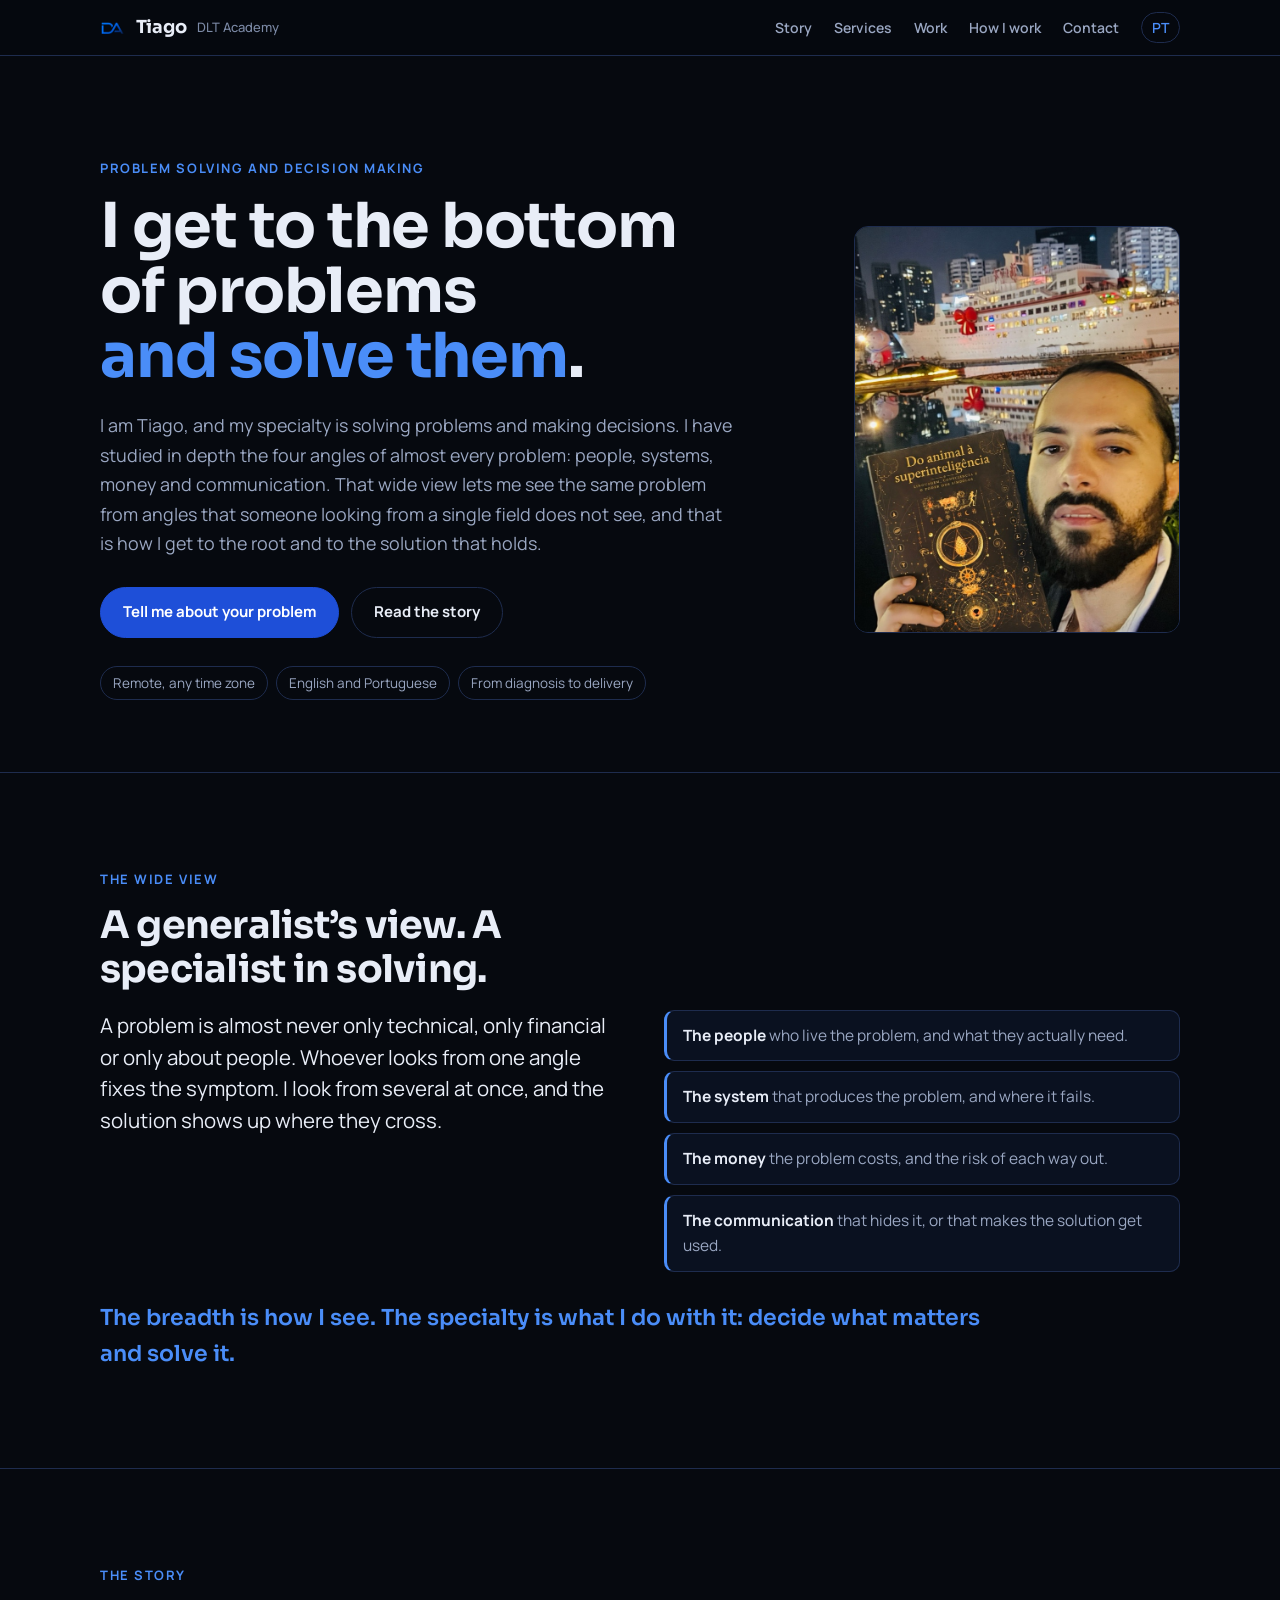
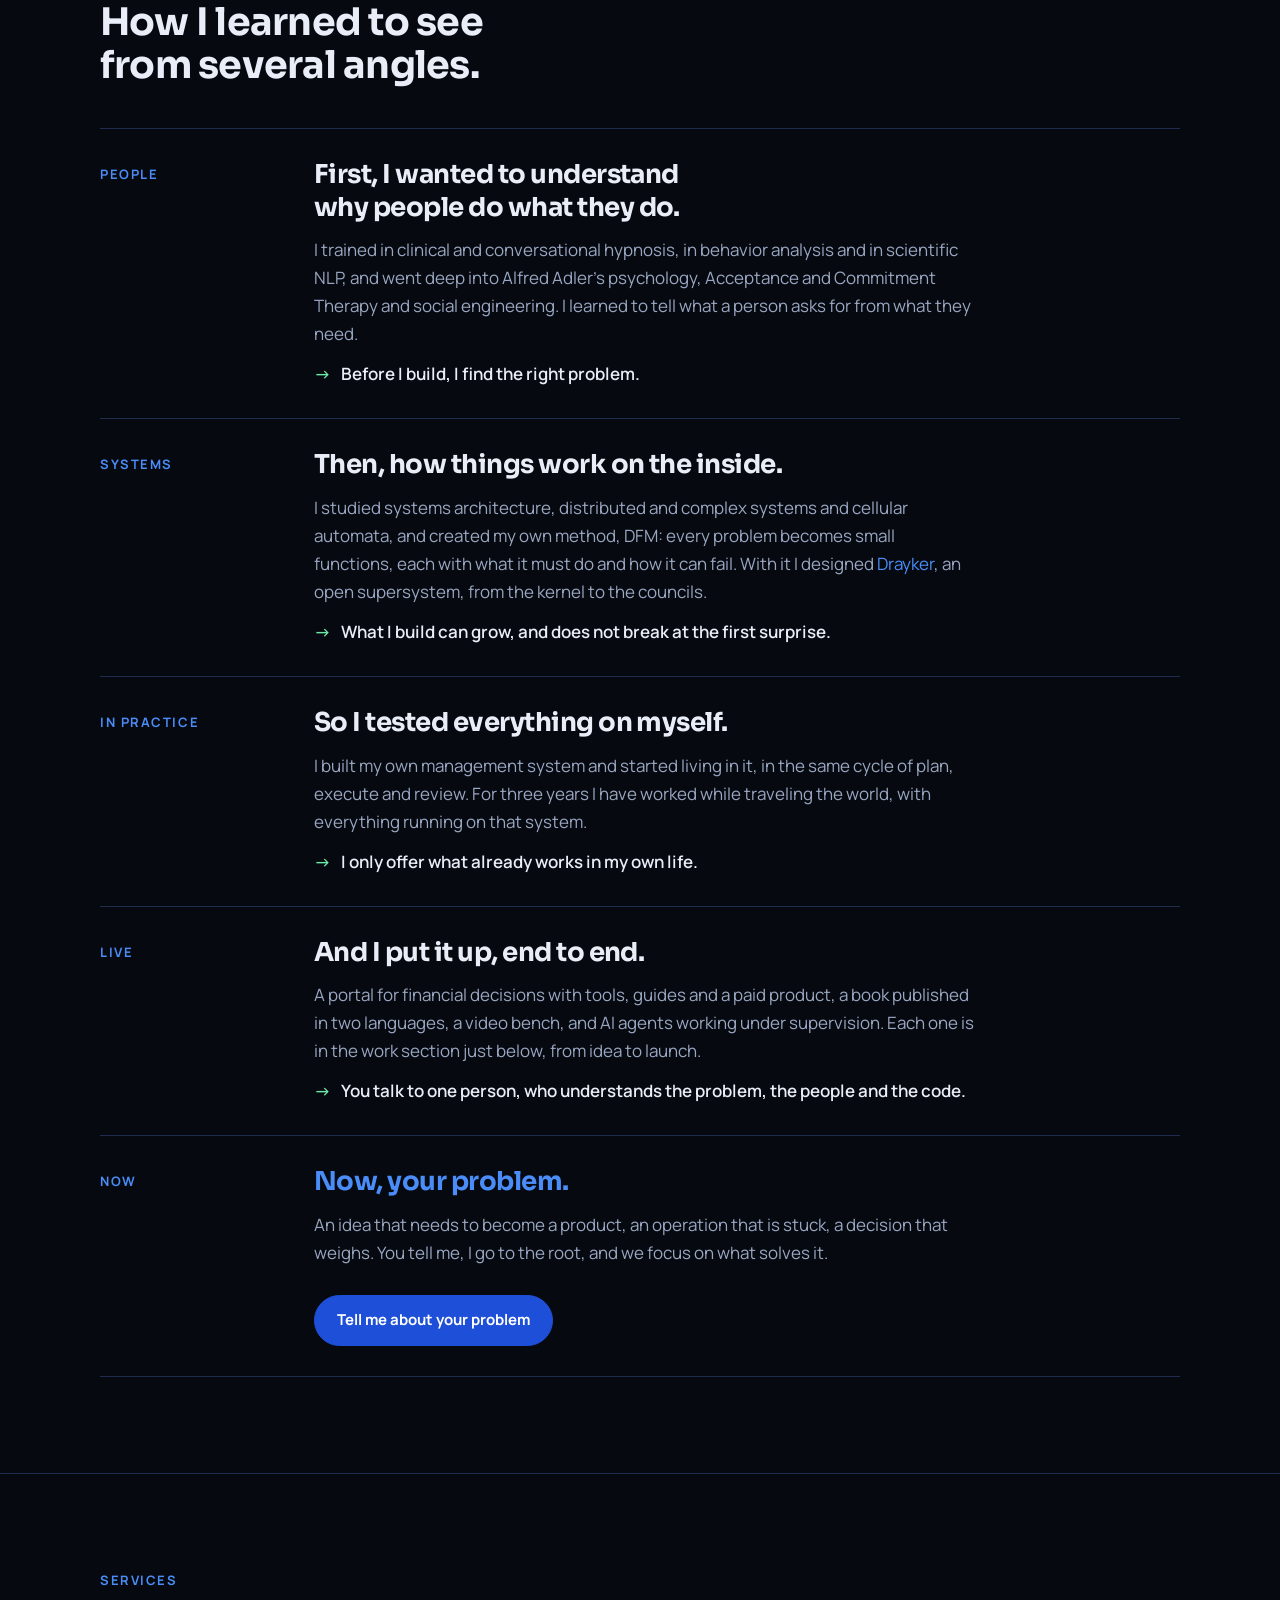
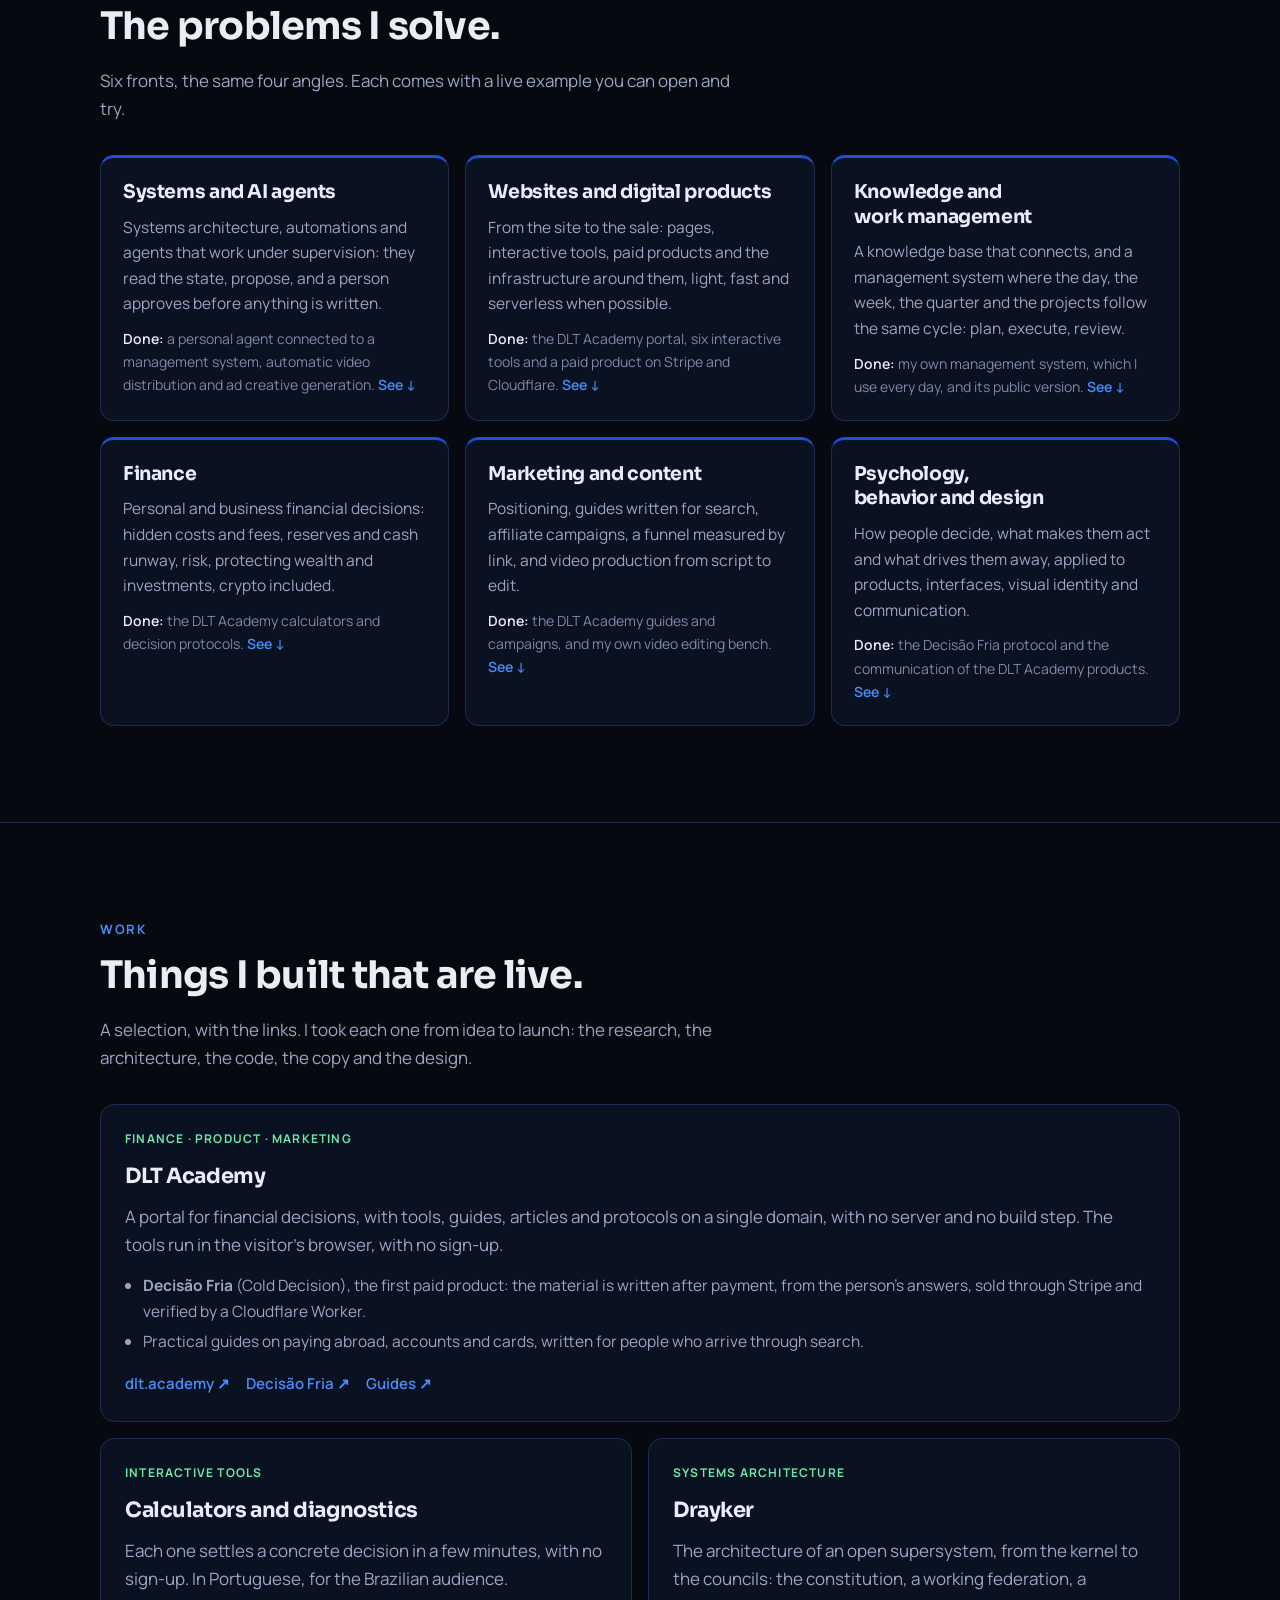
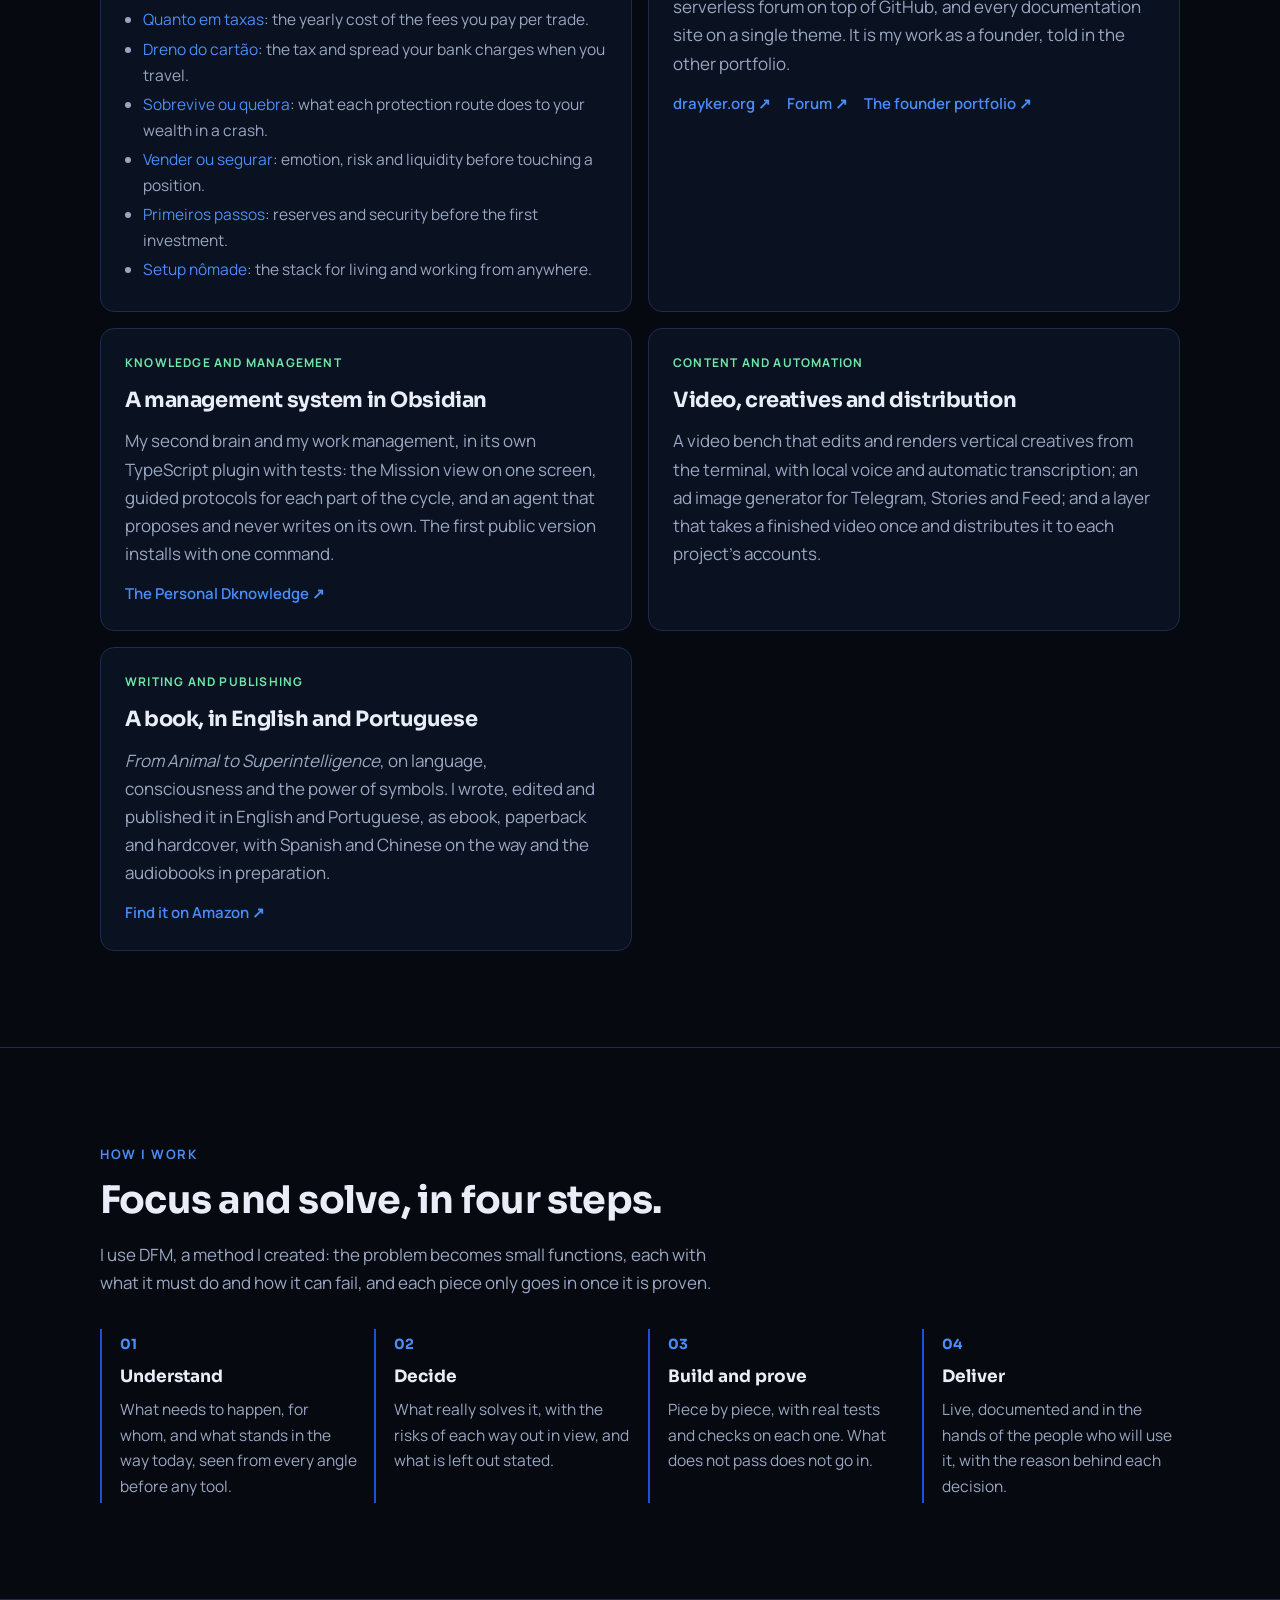
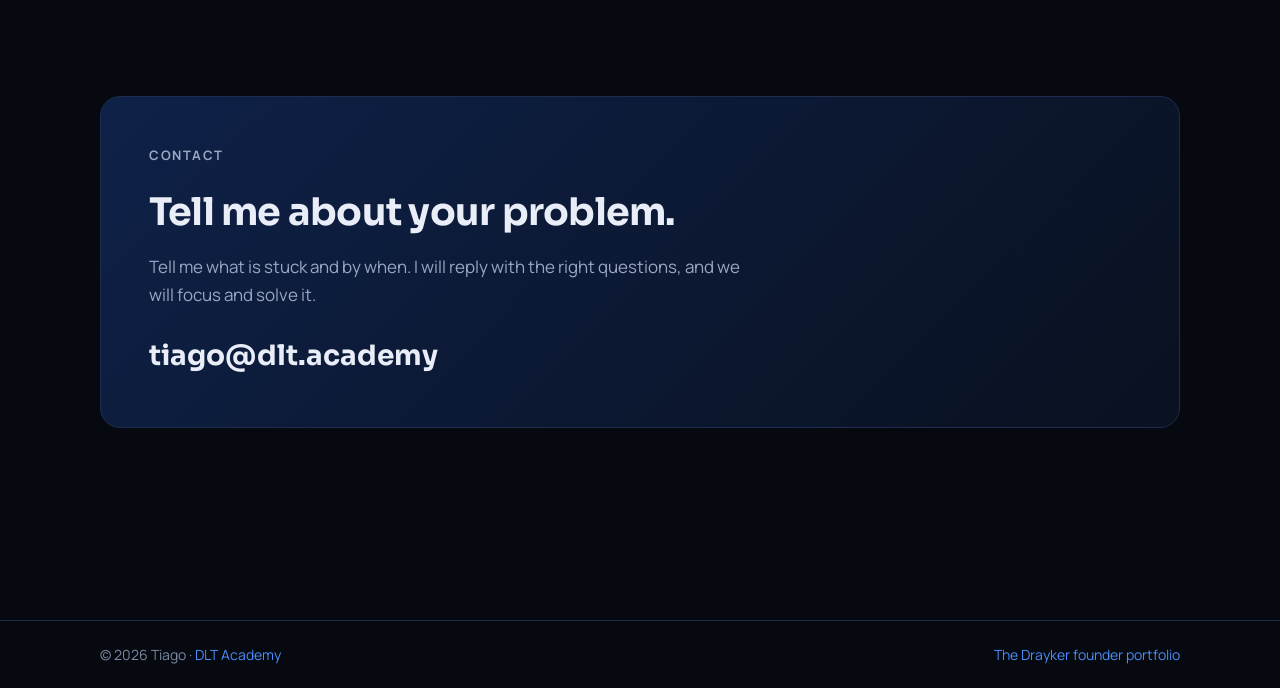
==== commit 0dd42fb0: "content: quatro ângulos, menos repetição, livro e cards revistos" ====
--- a/en/index.html
+++ b/en/index.html
@@ -63,8 +63,7 @@
             <p class="eyebrow">Problem solving and decision making</p>
             <h1>I get to the bottom of problems <em>and solve them</em>.</h1>
             <p class="lead">
-              I am Tiago, and my specialty is solving problems and making decisions. I have studied people, systems,
-              finance, technology and communication in depth. That wide view lets me see the same problem from angles
+              I am Tiago, and my specialty is solving problems and making decisions. I have studied in depth the four angles of almost every problem: people, systems, money and communication. That wide view lets me see the same problem from angles
               that someone looking from a single field does not see, and that is how I get to the root and to the
               solution that holds.
             </p>
@@ -107,7 +106,7 @@
       <section class="section" id="story">
         <div class="wrap">
           <p class="eyebrow">The story</p>
-          <h2>Two trainings that almost never go together.</h2>
+          <h2>How I learned to see from several angles.</h2>
           <ol class="story" role="list">
             <li class="chapter">
               <div class="when">People</div>
@@ -115,8 +114,7 @@
                 <h3>First, I wanted to understand why people do what they do.</h3>
                 <p>
                   I trained in clinical and conversational hypnosis, in behavior analysis and in scientific NLP, and
-                  went deep into Alfred Adler’s psychology, Acceptance and Commitment Therapy and social engineering. I
-                  learned to hear what a person asks for and what they need. They are almost never the same thing.
+                  went deep into Alfred Adler’s psychology, Acceptance and Commitment Therapy and social engineering. I learned to tell what a person asks for from what they need.
                 </p>
                 <p class="value">Before I build, I find the right problem.</p>
               </div>
@@ -139,9 +137,7 @@
               <div class="what">
                 <h3>So I tested everything on myself.</h3>
                 <p>
-                  I built my own management system in Obsidian, with its own plugin, and started living in it: the day,
-                  the week, the quarter and the projects in the same cycle of plan, execute and review. For three years
-                  I have traveled the world working this way, with no office and no fixed team.
+                  I built my own management system and started living in it, in the same cycle of plan, execute and review. For three years I have worked while traveling the world, with everything running on that system.
                 </p>
                 <p class="value">I only offer what already works in my own life.</p>
               </div>
@@ -151,10 +147,7 @@
               <div class="what">
                 <h3>And I put it up, end to end.</h3>
                 <p>
-                  DLT Academy is the most complete example: the portal, six tools, the guides, the campaigns and the
-                  first paid product, sold through Stripe and delivered automatically. Along the way I wrote and
-                  published a book in English and Portuguese, built my own video bench, and put AI agents to work under
-                  supervision.
+                  A portal for financial decisions with tools, guides and a paid product, a book published in two languages, a video bench, and AI agents working under supervision. Each one is in the work section just below, from idea to launch.
                 </p>
                 <p class="value">You talk to one person, who understands the problem, the people and the code.</p>
               </div>
@@ -178,43 +171,37 @@
         <div class="wrap">
           <p class="eyebrow">Services</p>
           <h2>The problems I solve.</h2>
-          <p class="intro">Six angles of the same work: solving and deciding. Each comes with a live example you can open and try.</p>
+          <p class="intro">Six fronts, the same four angles. Each comes with a live example you can open and try.</p>
           <ul class="cards" role="list">
             <li class="card">
-              <span class="icon" aria-hidden="true">🤖</span>
               <h3>Systems and AI agents</h3>
               <p>Systems architecture, automations and agents that work under supervision: they read the state, propose, and a person approves before anything is written.</p>
-              <p class="ex"><b>Done:</b> a personal agent connected to a management system, automatic video distribution and ad creative generation.</p>
-            </li>
-            <li class="card">
-              <span class="icon" aria-hidden="true">🧩</span>
+              <p class="ex"><b>Done:</b> a personal agent connected to a management system, automatic video distribution and ad creative generation. <a href="#t-conteudo">See ↓</a></p>
+            </li>
+            <li class="card">
               <h3>Websites and digital products</h3>
               <p>From the site to the sale: pages, interactive tools, paid products and the infrastructure around them, light, fast and serverless when possible.</p>
-              <p class="ex"><b>Done:</b> the DLT Academy portal, six interactive tools and a paid product on Stripe and Cloudflare.</p>
-            </li>
-            <li class="card">
-              <span class="icon" aria-hidden="true">🗂️</span>
+              <p class="ex"><b>Done:</b> the DLT Academy portal, six interactive tools and a paid product on Stripe and Cloudflare. <a href="#t-dlt">See ↓</a></p>
+            </li>
+            <li class="card">
               <h3>Knowledge and work management</h3>
               <p>A knowledge base that connects, and a management system where the day, the week, the quarter and the projects follow the same cycle: plan, execute, review.</p>
-              <p class="ex"><b>Done:</b> my own system in Obsidian, with its own plugin, which I use every day, and its public version.</p>
-            </li>
-            <li class="card">
-              <span class="icon" aria-hidden="true">📊</span>
+              <p class="ex"><b>Done:</b> my own management system, which I use every day, and its public version. <a href="#t-gestao">See ↓</a></p>
+            </li>
+            <li class="card">
               <h3>Finance</h3>
               <p>Personal and business financial decisions: hidden costs and fees, reserves and cash runway, risk, protecting wealth and investments, crypto included.</p>
-              <p class="ex"><b>Done:</b> the DLT Academy calculators and decision protocols.</p>
-            </li>
-            <li class="card">
-              <span class="icon" aria-hidden="true">📣</span>
+              <p class="ex"><b>Done:</b> the DLT Academy calculators and decision protocols. <a href="#t-ferramentas">See ↓</a></p>
+            </li>
+            <li class="card">
               <h3>Marketing and content</h3>
               <p>Positioning, guides written for search, affiliate campaigns, a funnel measured by link, and video production from script to edit.</p>
-              <p class="ex"><b>Done:</b> the DLT Academy guides and campaigns, and my own video editing bench.</p>
-            </li>
-            <li class="card">
-              <span class="icon" aria-hidden="true">🧠</span>
+              <p class="ex"><b>Done:</b> the DLT Academy guides and campaigns, and my own video editing bench. <a href="#t-dlt">See ↓</a></p>
+            </li>
+            <li class="card">
               <h3>Psychology, behavior and design</h3>
               <p>How people decide, what makes them act and what drives them away, applied to products, interfaces, visual identity and communication.</p>
-              <p class="ex"><b>Background:</b> training in clinical and conversational hypnosis, behavior analysis, ACT and Adlerian psychology.</p>
+              <p class="ex"><b>Done:</b> the Decisão Fria protocol and the communication of the DLT Academy products. <a href="#t-dlt">See ↓</a></p>
             </li>
           </ul>
         </div>
@@ -226,7 +213,7 @@
           <h2>Things I built that are live.</h2>
           <p class="intro">A selection, with the links. I took each one from idea to launch: the research, the architecture, the code, the copy and the design.</p>
           <div class="work">
-            <article class="job wide">
+            <article id="t-dlt" class="job wide">
               <span class="tag">Finance · Product · Marketing</span>
               <h3>DLT Academy</h3>
               <p>A portal for financial decisions, with tools, guides, articles and protocols on a single domain, with no server and no build step. The tools run in the visitor’s browser, with no sign-up.</p>
@@ -240,7 +227,7 @@
                 <a href="https://dlt.academy/guias/">Guides ↗</a>
               </div>
             </article>
-            <article class="job">
+            <article id="t-ferramentas" class="job">
               <span class="tag">Interactive tools</span>
               <h3>Calculators and diagnostics</h3>
               <p>Each one settles a concrete decision in a few minutes, with no sign-up. In Portuguese, for the Brazilian audience.</p>
@@ -253,7 +240,7 @@
                 <li><a href="https://setup-nomade.dlt.academy/">Setup nômade</a>: the stack for living and working from anywhere.</li>
               </ul>
             </article>
-            <article class="job">
+            <article id="t-drayker" class="job">
               <span class="tag">Systems architecture</span>
               <h3>Drayker</h3>
               <p>The architecture of an open supersystem, from the kernel to the councils: the constitution, a working federation, a serverless forum on top of GitHub, and every documentation site on a single theme. It is my work as a founder, told in the other portfolio.</p>
@@ -263,20 +250,20 @@
                 <a href="https://hyadhuad.drayker.org/">The founder portfolio ↗</a>
               </div>
             </article>
-            <article class="job">
+            <article id="t-gestao" class="job">
               <span class="tag">Knowledge and management</span>
               <h3>A management system in Obsidian</h3>
               <p>My second brain and my work management, in its own TypeScript plugin with tests: the Mission view on one screen, guided protocols for each part of the cycle, and an agent that proposes and never writes on its own. The first public version installs with one command.</p>
               <div class="links"><a href="https://github.com/draykerdk/personal-dknowledge">The Personal Dknowledge ↗</a></div>
             </article>
-            <article class="job">
+            <article id="t-conteudo" class="job">
               <span class="tag">Content and automation</span>
               <h3>Video, creatives and distribution</h3>
               <p>A video bench that edits and renders vertical creatives from the terminal, with local voice and automatic transcription; an ad image generator for Telegram, Stories and Feed; and a layer that takes a finished video once and distributes it to each project’s accounts.</p>
             </article>
-            <article class="job">
+            <article id="t-livro" class="job">
               <span class="tag">Writing and publishing</span>
-              <h3>A book in four languages</h3>
+              <h3>A book, in English and Portuguese</h3>
               <p><em>From Animal to Superintelligence</em>, on language, consciousness and the power of symbols. I wrote, edited and published it in English and Portuguese, as ebook, paperback and hardcover, with Spanish and Chinese on the way and the audiobooks in preparation.</p>
               <div class="links"><a href="https://www.amazon.com/s?k=Hyadhuad+From+Animal+to+Superintelligence">Find it on Amazon ↗</a></div>
             </article>
--- a/styles.css
+++ b/styles.css
@@ -130,3 +130,9 @@
 .angles li { background: var(--surface); border: 1px solid var(--border); border-left: 3px solid var(--accent); border-radius: 10px; padding: 12px 16px; color: var(--muted); font-size: 15.5px; }
 .angles b { color: var(--text); }
 .angle-close { margin: 28px 0 0; font-family: var(--head); font-weight: 600; font-size: clamp(18px, 2vw, 22px); color: var(--accent); max-width: 52ch; }
+
+/* Cartões de serviço sem ícone: a faixa da marca no topo */
+.card { border-top: 3px solid var(--accent-2); }
+.card .ex a { font-weight: 600; white-space: nowrap; }
+.job { scroll-margin-top: 80px; }
+@media (max-width: 600px) { .job { scroll-margin-top: 0; } }
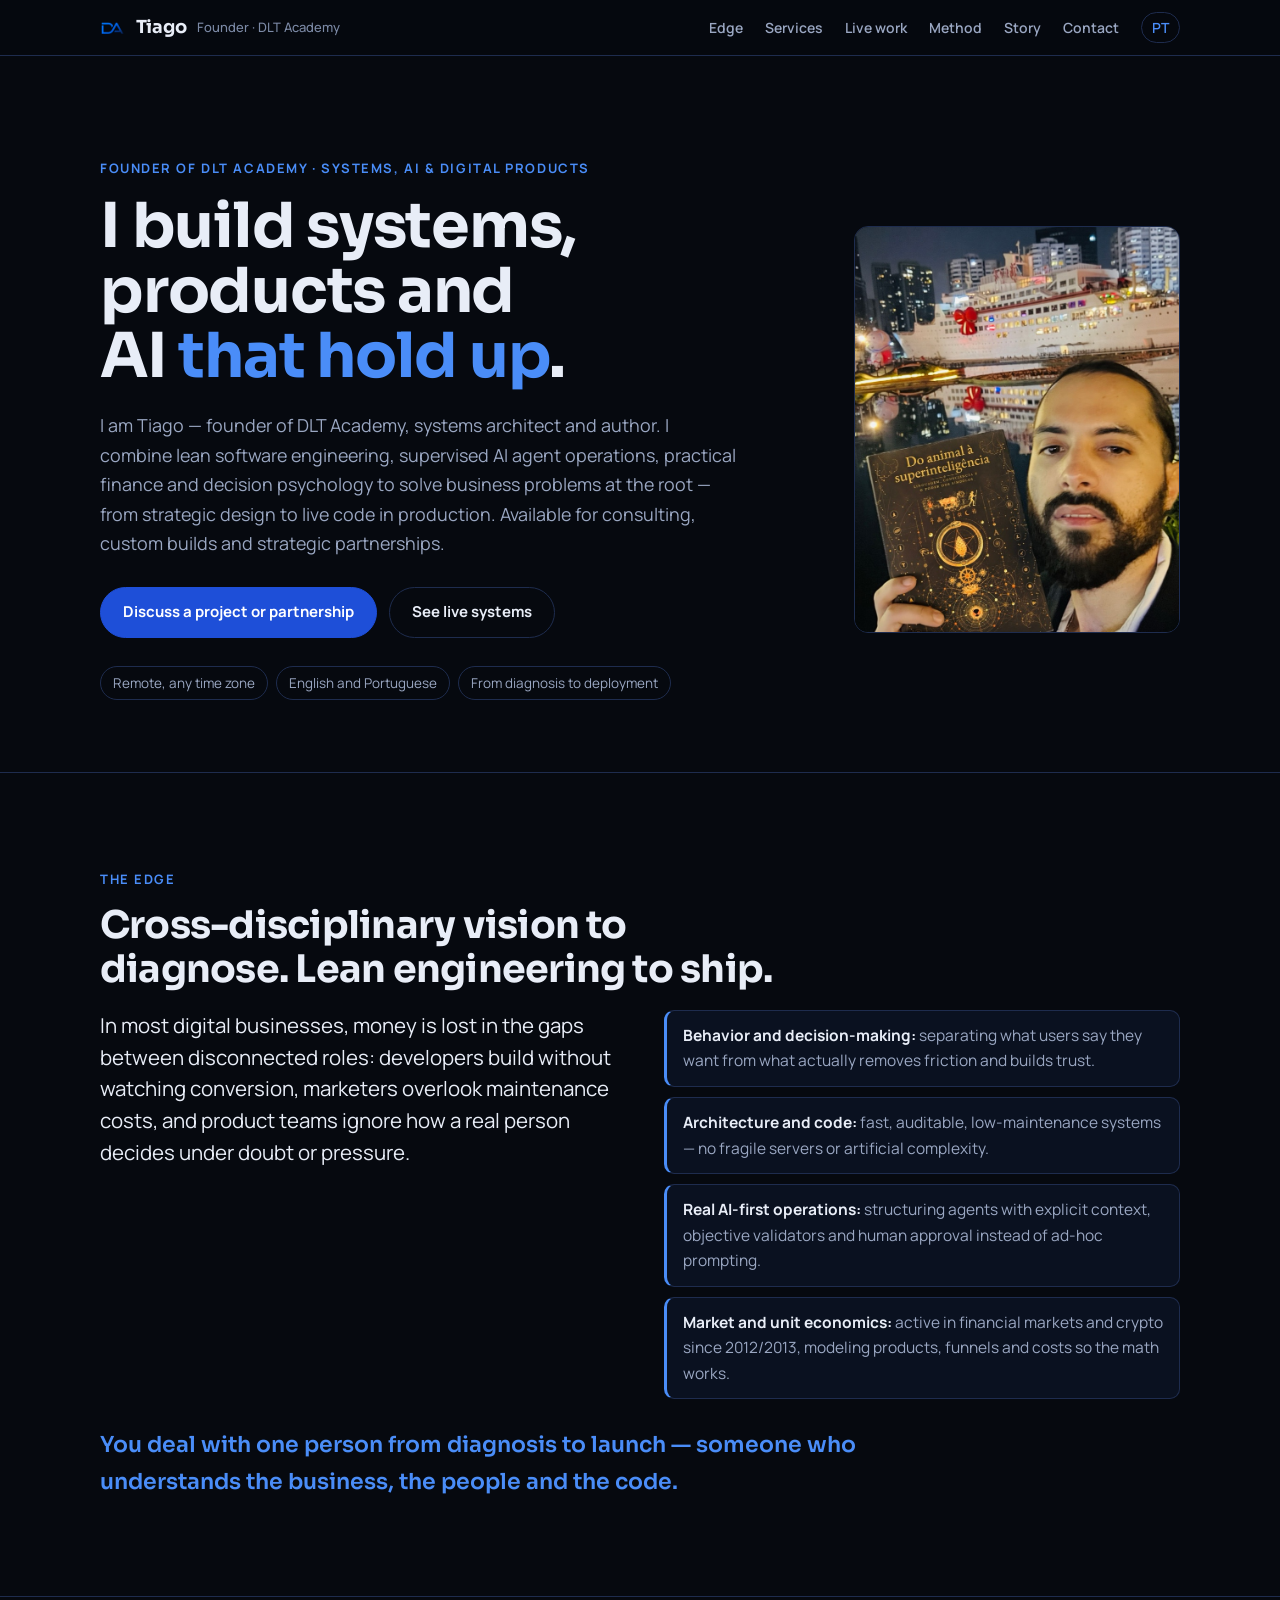
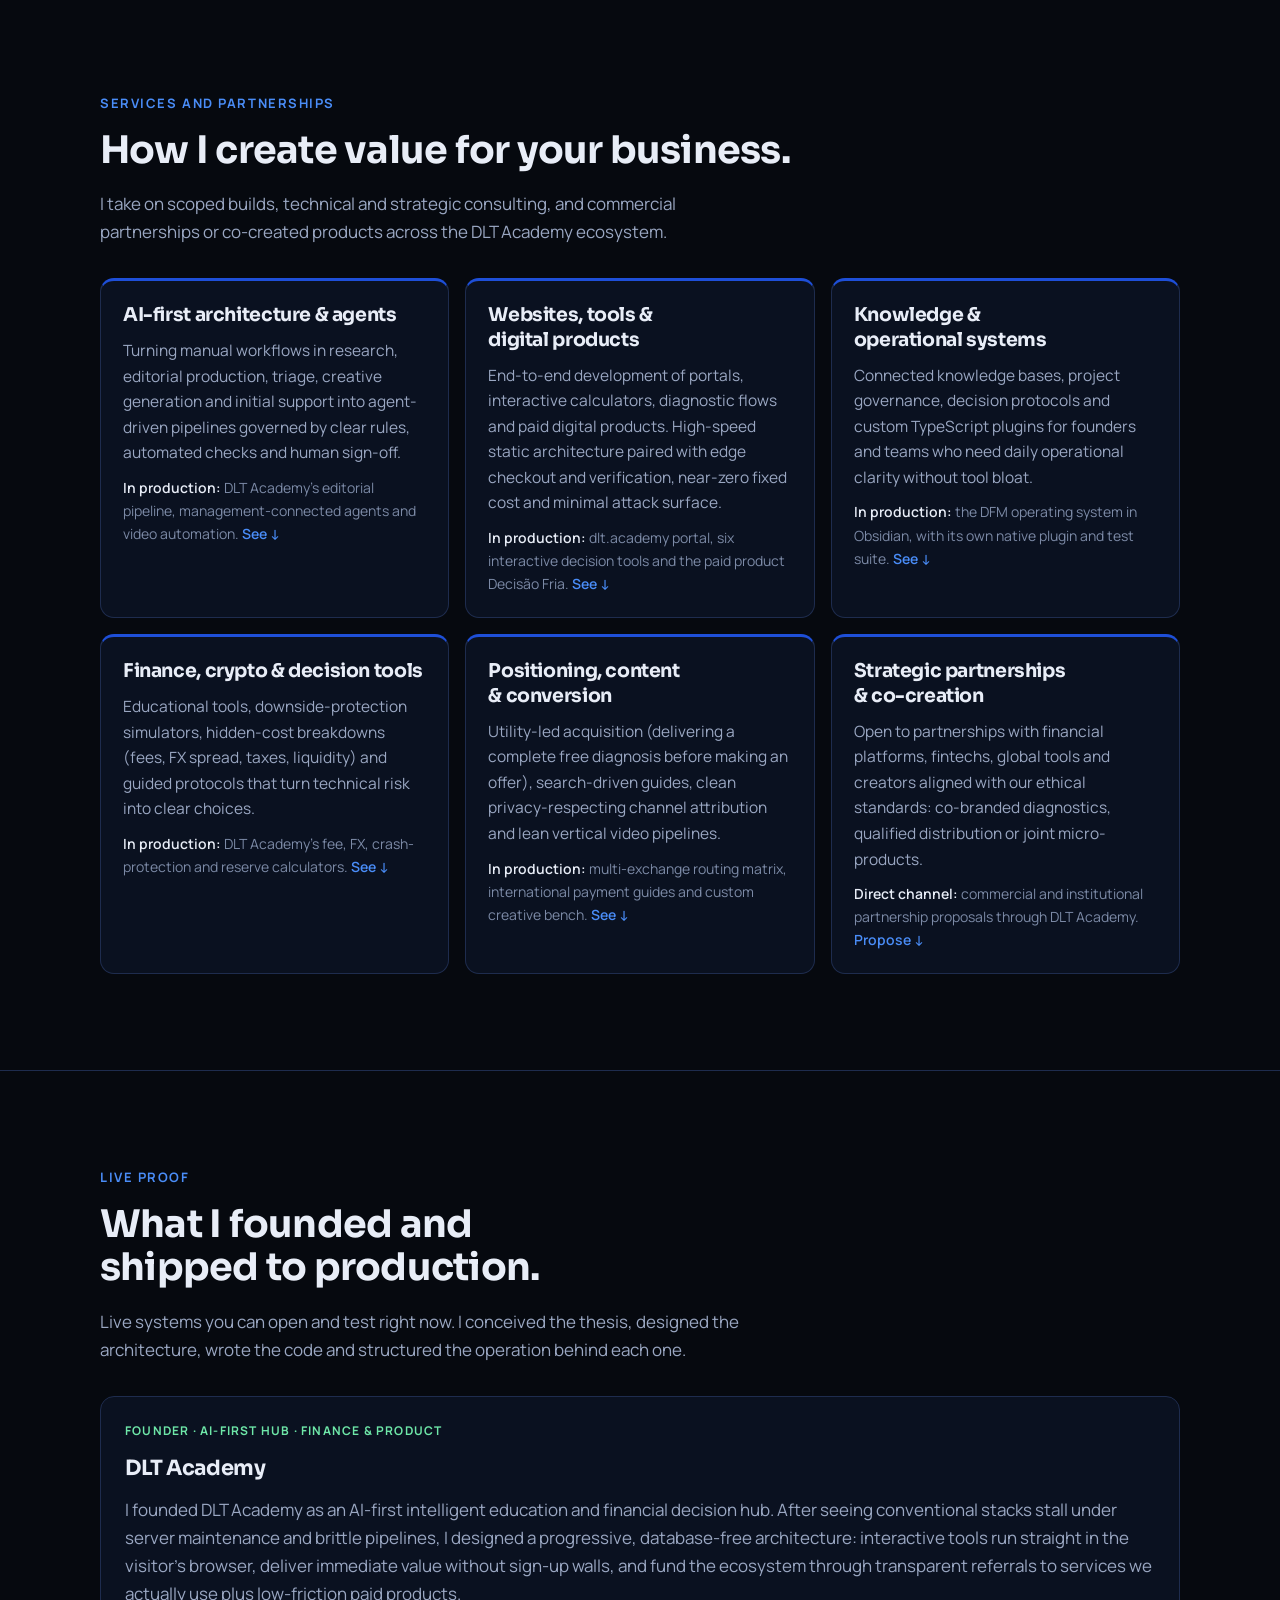
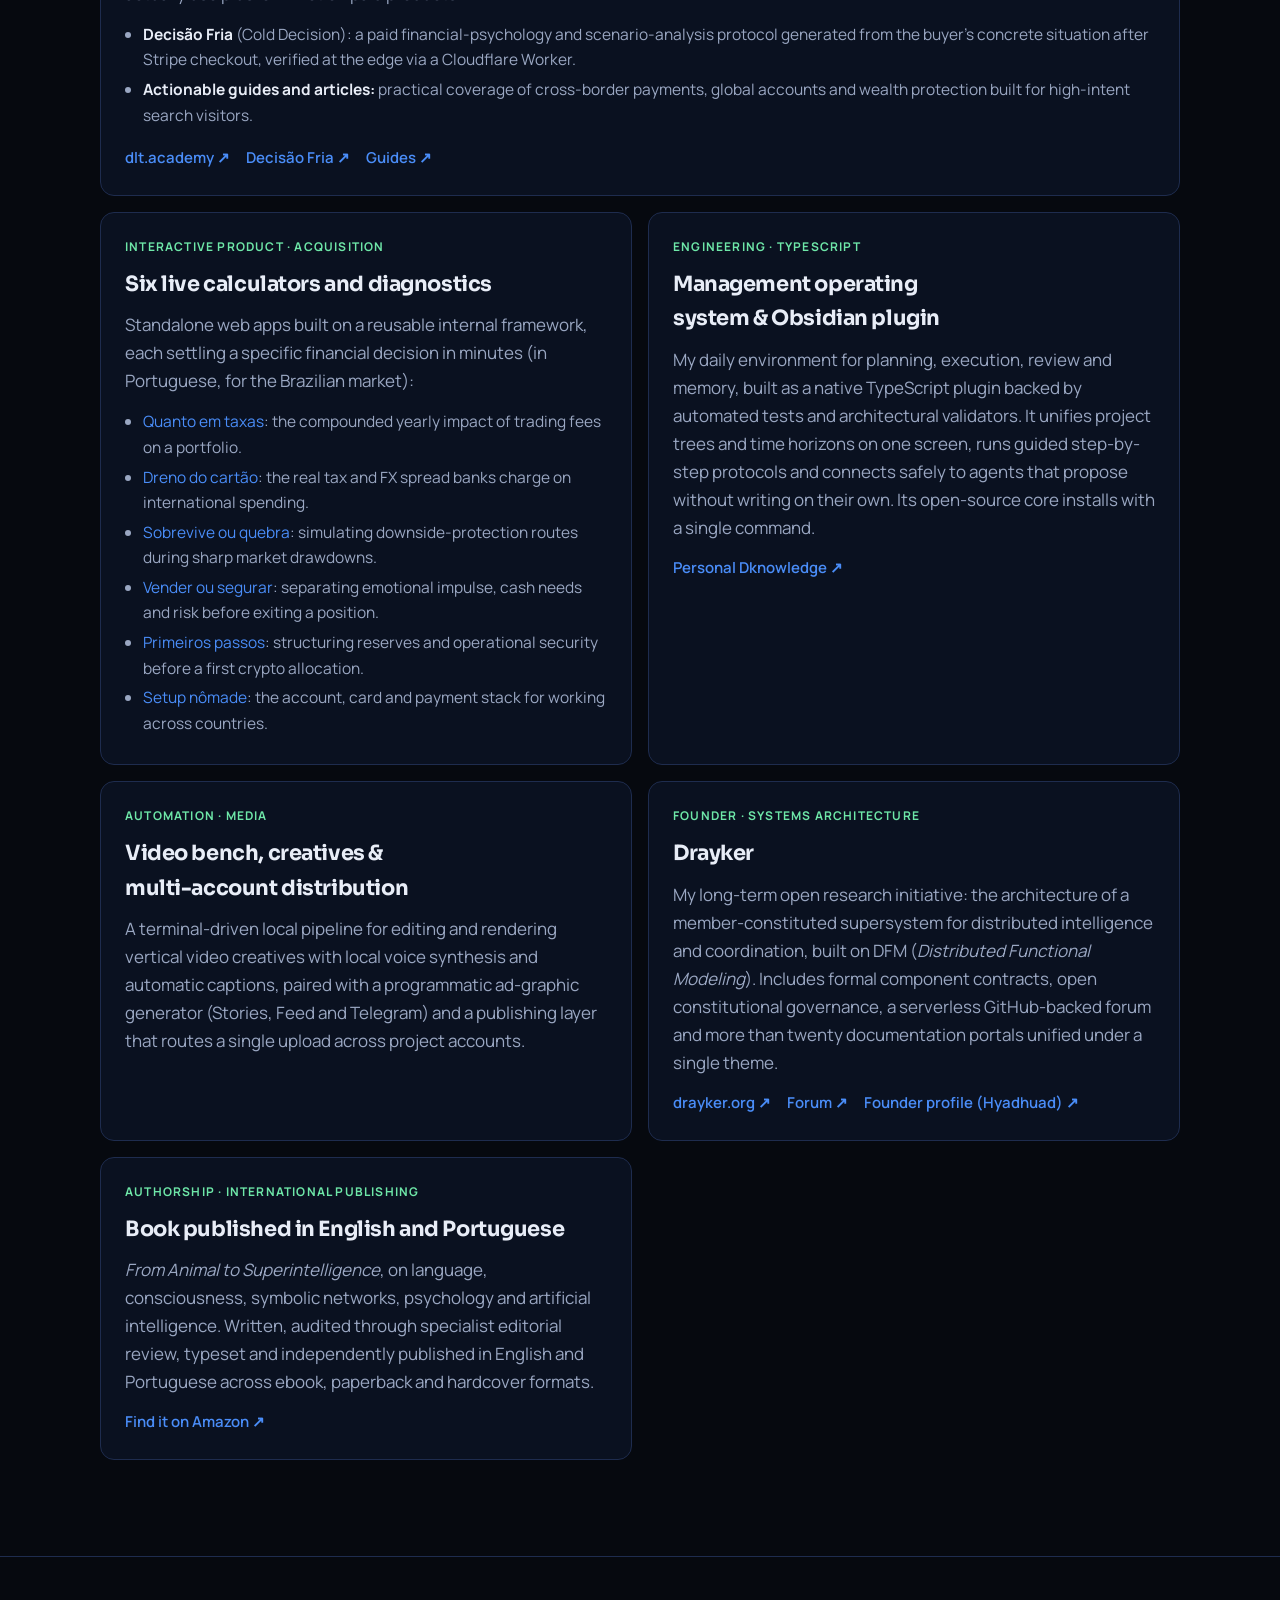
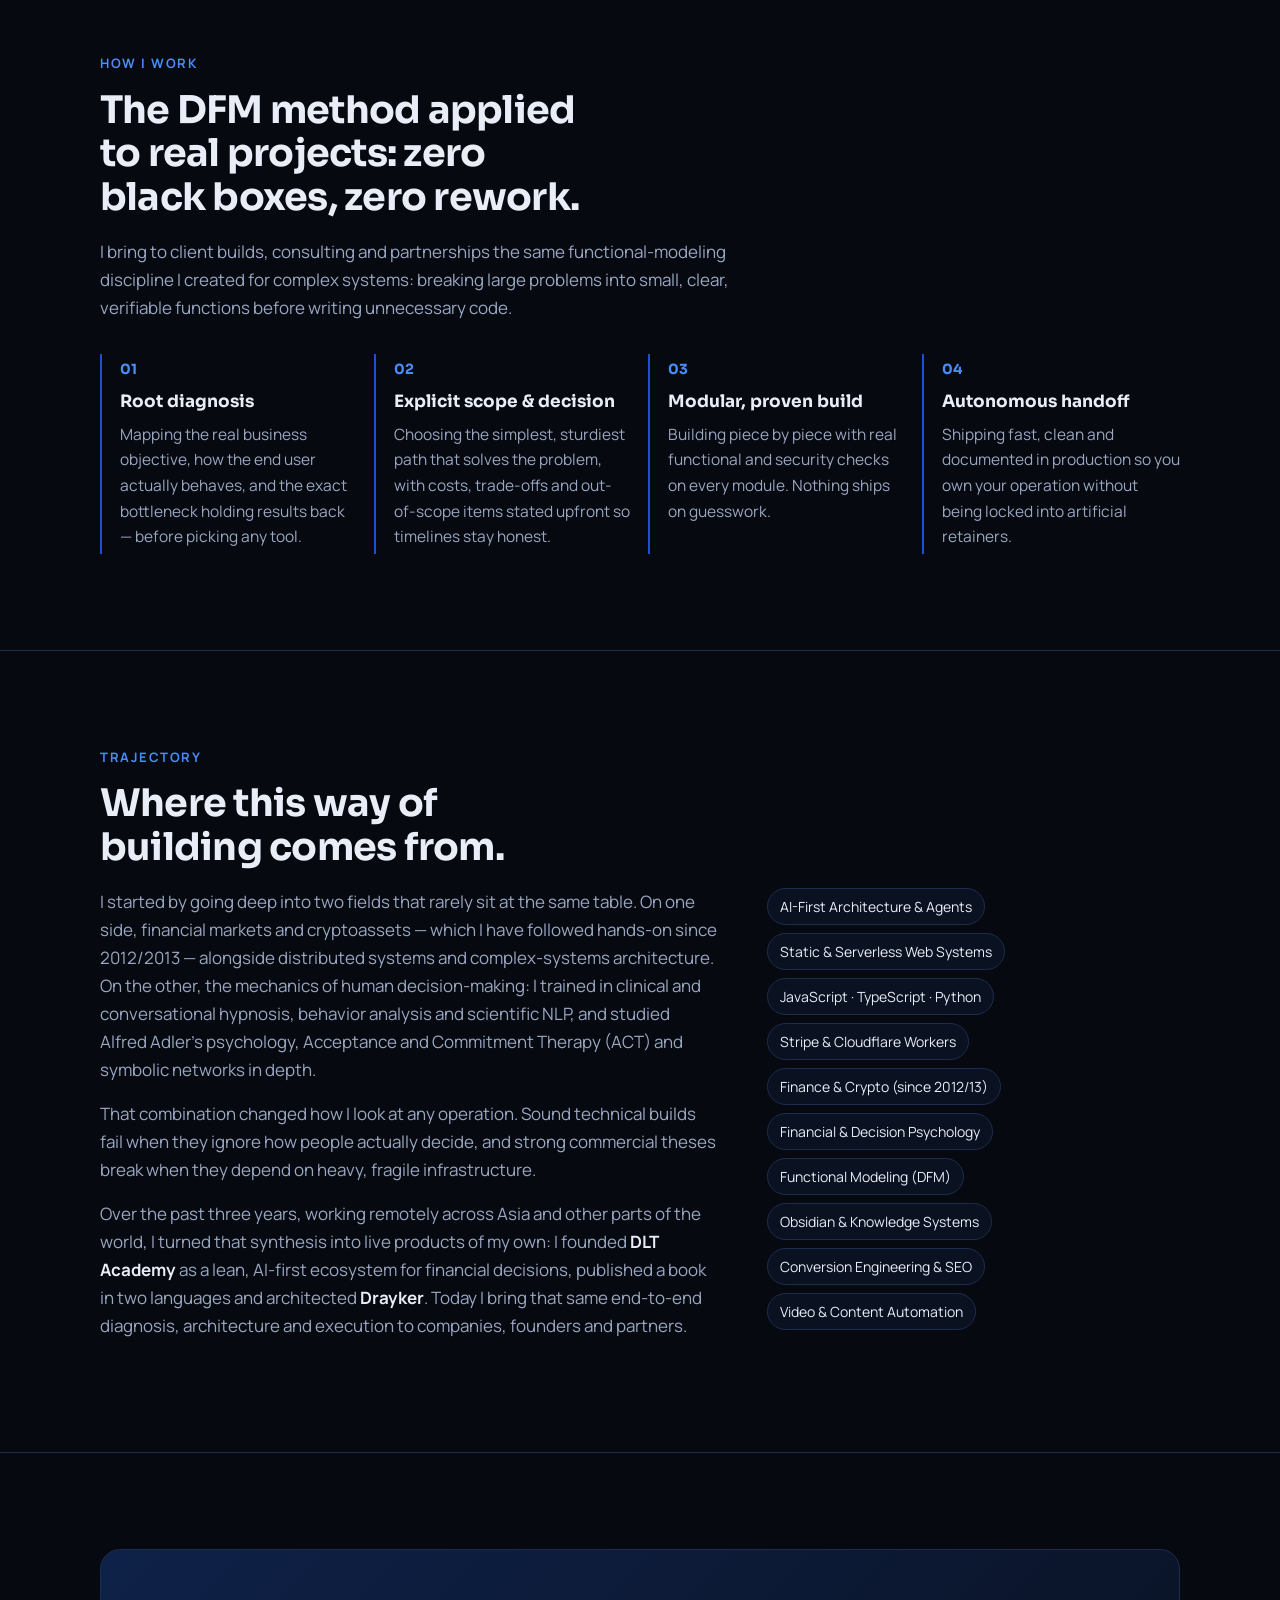
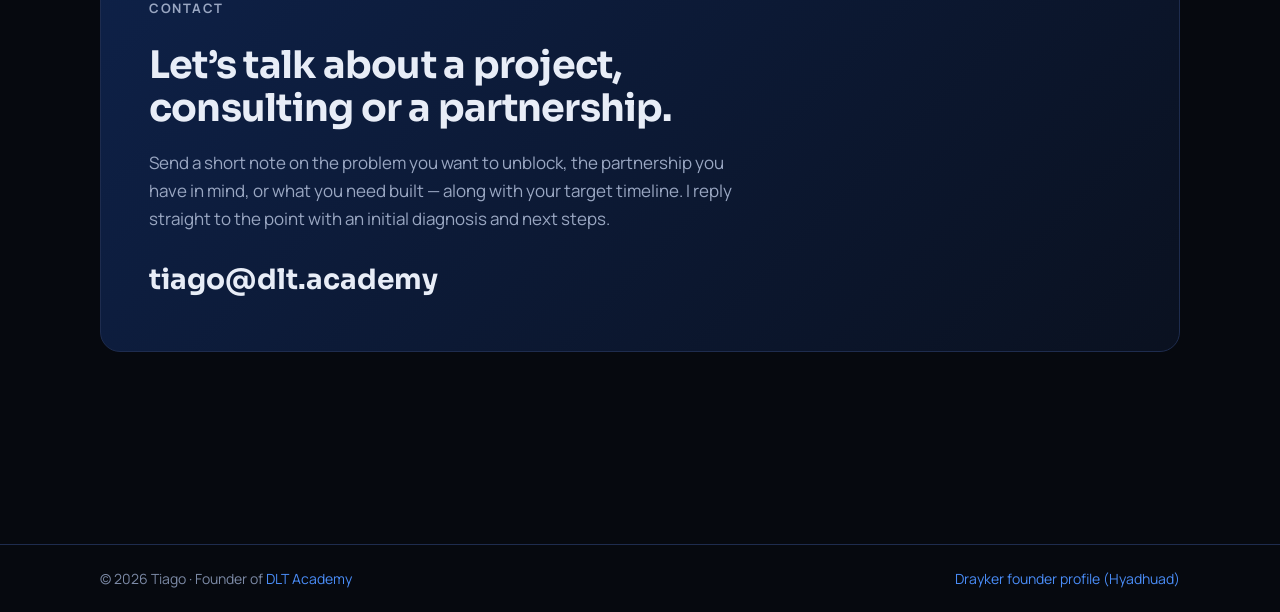
==== commit b366d9fe: "content: posicionamento como fundador da DLT Academy, parcerias e narrativa autoral" ====
--- a/en/index.html
+++ b/en/index.html
@@ -4,10 +4,10 @@
     <meta charset="UTF-8" />
     <meta name="viewport" content="width=device-width, initial-scale=1.0" />
     <meta name="theme-color" content="#06090F" />
-    <title>Tiago | I get to the bottom of problems and solve them</title>
+    <title>Tiago | Founder of DLT Academy · Systems, AI &amp; Digital Products</title>
     <meta
       name="description"
-      content="Tiago specializes in solving problems and making decisions, with a wide view that brings together AI agents, websites and digital products, knowledge and work management, finance, marketing, psychology and design. Consulting and projects."
+      content="Tiago is the founder of DLT Academy, systems architect and consultant. Lean software engineering, supervised AI-first operations, digital products, finance and decision psychology. Projects, consulting and partnerships."
     />
     <link rel="canonical" href="https://tiago.dlt.academy/en/" />
     <link rel="alternate" hreflang="pt-BR" href="https://tiago.dlt.academy/" />
@@ -18,25 +18,31 @@
     <meta property="og:type" content="profile" />
     <meta property="og:locale" content="en_US" />
     <meta property="og:site_name" content="Tiago · DLT Academy" />
-    <meta property="og:title" content="Tiago | I get to the bottom of problems and solve them" />
-    <meta property="og:description" content="I get to the bottom of problems and solve them. Consulting and projects in AI, digital products, knowledge, finance, marketing and design." />
+    <meta property="og:title" content="Tiago | Founder of DLT Academy · Systems, AI &amp; Digital Products" />
+    <meta
+      property="og:description"
+      content="I build systems, digital products and AI operations that ship clean and hold up in production. Consulting, custom projects and strategic partnerships."
+    />
     <meta property="og:url" content="https://tiago.dlt.academy/en/" />
     <meta property="og:image" content="https://tiago.dlt.academy/assets/og-tiago-en.png" />
     <meta name="twitter:card" content="summary_large_image" />
     <link rel="preconnect" href="https://fonts.googleapis.com" />
     <link rel="preconnect" href="https://fonts.gstatic.com" crossorigin />
-    <link rel="stylesheet" href="https://fonts.googleapis.com/css2?family=Sora:wght@500;600;700&family=Manrope:wght@400;500;600;700&display=swap" />
+    <link
+      rel="stylesheet"
+      href="https://fonts.googleapis.com/css2?family=Sora:wght@500;600;700&family=Manrope:wght@400;500;600;700&display=swap"
+    />
     <link rel="stylesheet" href="../styles.css" />
     <script type="application/ld+json">
       {
         "@context": "https://schema.org",
         "@type": "Person",
         "name": "Tiago",
-        "jobTitle": "Systems architect and consultant",
+        "jobTitle": "Founder of DLT Academy, systems architect and consultant",
         "url": "https://tiago.dlt.academy/en/",
         "image": "https://tiago.dlt.academy/assets/tiago.jpg",
         "sameAs": ["https://hyadhuad.drayker.org/", "https://github.com/Hyadhuad"],
-        "worksFor": { "@type": "Organization", "name": "DLT Academy", "url": "https://dlt.academy/" }
+        "affiliation": { "@type": "Organization", "name": "DLT Academy", "url": "https://dlt.academy/" }
       }
     </script>
   </head>
@@ -44,12 +50,13 @@
     <a class="skip-link" href="#content">Skip to content</a>
     <header class="head">
       <div class="head-in">
-        <a class="brand" href="#top"><img src="../assets/dlt-mark.png" alt="" width="26" height="26" />Tiago <span>DLT Academy</span></a>
+        <a class="brand" href="#top"><img src="../assets/dlt-mark.png" alt="" width="26" height="26" />Tiago <span>Founder · DLT Academy</span></a>
         <nav class="nav" aria-label="Sections">
+          <a href="#edge">Edge</a>
+          <a href="#services">Services</a>
+          <a href="#work">Live work</a>
+          <a href="#how">Method</a>
           <a href="#story">Story</a>
-          <a href="#services">Services</a>
-          <a href="#work">Work</a>
-          <a href="#how">How I work</a>
           <a href="#contact">Contact</a>
           <a class="lang" href="../" hreflang="pt-BR" lang="pt-BR" aria-label="Ler em português">PT</a>
         </nav>
@@ -60,21 +67,22 @@
       <section class="hero" id="top">
         <div class="wrap hero-grid">
           <div>
-            <p class="eyebrow">Problem solving and decision making</p>
-            <h1>I get to the bottom of problems <em>and solve them</em>.</h1>
+            <p class="eyebrow">Founder of DLT Academy · Systems, AI &amp; Digital Products</p>
+            <h1>I build systems, products and AI <em>that hold up</em>.</h1>
             <p class="lead">
-              I am Tiago, and my specialty is solving problems and making decisions. I have studied in depth the four angles of almost every problem: people, systems, money and communication. That wide view lets me see the same problem from angles
-              that someone looking from a single field does not see, and that is how I get to the root and to the
-              solution that holds.
+              I am Tiago — founder of DLT Academy, systems architect and author. I combine lean software engineering,
+              supervised AI agent operations, practical finance and decision psychology to solve business problems at
+              the root — from strategic design to live code in production. Available for consulting, custom builds and
+              strategic partnerships.
             </p>
             <div class="actions">
-              <a class="button" href="#contact">Tell me about your problem</a>
-              <a class="button button-ghost" href="#story">Read the story</a>
+              <a class="button" href="#contact">Discuss a project or partnership</a>
+              <a class="button button-ghost" href="#work">See live systems</a>
             </div>
             <ul class="facts" role="list">
               <li>Remote, any time zone</li>
               <li>English and Portuguese</li>
-              <li>From diagnosis to delivery</li>
+              <li>From diagnosis to deployment</li>
             </ul>
           </div>
           <figure class="portrait">
@@ -83,125 +91,62 @@
         </div>
       </section>
 
-      <section class="section angle" id="vision">
-        <div class="wrap">
-          <p class="eyebrow">The wide view</p>
-          <h2>A generalist’s view. A specialist in solving.</h2>
+      <section class="section angle" id="edge">
+        <div class="wrap">
+          <p class="eyebrow">The edge</p>
+          <h2>Cross-disciplinary vision to diagnose. Lean engineering to ship.</h2>
           <div class="angle-grid">
             <p class="angle-lead">
-              A problem is almost never only technical, only financial or only about people. Whoever looks from one
-              angle fixes the symptom. I look from several at once, and the solution shows up where they cross.
+              In most digital businesses, money is lost in the gaps between disconnected roles: developers build without
+              watching conversion, marketers overlook maintenance costs, and product teams ignore how a real person
+              decides under doubt or pressure.
             </p>
             <ul class="angles" role="list">
-              <li><b>The people</b> who live the problem, and what they actually need.</li>
-              <li><b>The system</b> that produces the problem, and where it fails.</li>
-              <li><b>The money</b> the problem costs, and the risk of each way out.</li>
-              <li><b>The communication</b> that hides it, or that makes the solution get used.</li>
+              <li><b>Behavior and decision-making:</b> separating what users say they want from what actually removes friction and builds trust.</li>
+              <li><b>Architecture and code:</b> fast, auditable, low-maintenance systems — no fragile servers or artificial complexity.</li>
+              <li><b>Real AI-first operations:</b> structuring agents with explicit context, objective validators and human approval instead of ad-hoc prompting.</li>
+              <li><b>Market and unit economics:</b> active in financial markets and crypto since 2012/2013, modeling products, funnels and costs so the math works.</li>
             </ul>
           </div>
-          <p class="angle-close">The breadth is how I see. The specialty is what I do with it: decide what matters and solve it.</p>
-        </div>
-      </section>
-
-      <section class="section" id="story">
-        <div class="wrap">
-          <p class="eyebrow">The story</p>
-          <h2>How I learned to see from several angles.</h2>
-          <ol class="story" role="list">
-            <li class="chapter">
-              <div class="when">People</div>
-              <div class="what">
-                <h3>First, I wanted to understand why people do what they do.</h3>
-                <p>
-                  I trained in clinical and conversational hypnosis, in behavior analysis and in scientific NLP, and
-                  went deep into Alfred Adler’s psychology, Acceptance and Commitment Therapy and social engineering. I learned to tell what a person asks for from what they need.
-                </p>
-                <p class="value">Before I build, I find the right problem.</p>
-              </div>
-            </li>
-            <li class="chapter">
-              <div class="when">Systems</div>
-              <div class="what">
-                <h3>Then, how things work on the inside.</h3>
-                <p>
-                  I studied systems architecture, distributed and complex systems and cellular automata, and created my
-                  own method, DFM: every problem becomes small functions, each with what it must do and how it can fail.
-                  With it I designed <a href="https://hyadhuad.drayker.org/">Drayker</a>, an open supersystem, from the
-                  kernel to the councils.
-                </p>
-                <p class="value">What I build can grow, and does not break at the first surprise.</p>
-              </div>
-            </li>
-            <li class="chapter">
-              <div class="when">In practice</div>
-              <div class="what">
-                <h3>So I tested everything on myself.</h3>
-                <p>
-                  I built my own management system and started living in it, in the same cycle of plan, execute and review. For three years I have worked while traveling the world, with everything running on that system.
-                </p>
-                <p class="value">I only offer what already works in my own life.</p>
-              </div>
-            </li>
-            <li class="chapter">
-              <div class="when">Live</div>
-              <div class="what">
-                <h3>And I put it up, end to end.</h3>
-                <p>
-                  A portal for financial decisions with tools, guides and a paid product, a book published in two languages, a video bench, and AI agents working under supervision. Each one is in the work section just below, from idea to launch.
-                </p>
-                <p class="value">You talk to one person, who understands the problem, the people and the code.</p>
-              </div>
-            </li>
-            <li class="chapter is-now">
-              <div class="when">Now</div>
-              <div class="what">
-                <h3>Now, your problem.</h3>
-                <p>
-                  An idea that needs to become a product, an operation that is stuck, a decision that weighs. You tell
-                  me, I go to the root, and we focus on what solves it.
-                </p>
-                <div class="actions"><a class="button" href="#contact">Tell me about your problem</a></div>
-              </div>
-            </li>
-          </ol>
+          <p class="angle-close">You deal with one person from diagnosis to launch — someone who understands the business, the people and the code.</p>
         </div>
       </section>
 
       <section class="section" id="services">
         <div class="wrap">
-          <p class="eyebrow">Services</p>
-          <h2>The problems I solve.</h2>
-          <p class="intro">Six fronts, the same four angles. Each comes with a live example you can open and try.</p>
+          <p class="eyebrow">Services and partnerships</p>
+          <h2>How I create value for your business.</h2>
+          <p class="intro">I take on scoped builds, technical and strategic consulting, and commercial partnerships or co-created products across the DLT Academy ecosystem.</p>
           <ul class="cards" role="list">
             <li class="card">
-              <h3>Systems and AI agents</h3>
-              <p>Systems architecture, automations and agents that work under supervision: they read the state, propose, and a person approves before anything is written.</p>
-              <p class="ex"><b>Done:</b> a personal agent connected to a management system, automatic video distribution and ad creative generation. <a href="#t-conteudo">See ↓</a></p>
-            </li>
-            <li class="card">
-              <h3>Websites and digital products</h3>
-              <p>From the site to the sale: pages, interactive tools, paid products and the infrastructure around them, light, fast and serverless when possible.</p>
-              <p class="ex"><b>Done:</b> the DLT Academy portal, six interactive tools and a paid product on Stripe and Cloudflare. <a href="#t-dlt">See ↓</a></p>
-            </li>
-            <li class="card">
-              <h3>Knowledge and work management</h3>
-              <p>A knowledge base that connects, and a management system where the day, the week, the quarter and the projects follow the same cycle: plan, execute, review.</p>
-              <p class="ex"><b>Done:</b> my own management system, which I use every day, and its public version. <a href="#t-gestao">See ↓</a></p>
-            </li>
-            <li class="card">
-              <h3>Finance</h3>
-              <p>Personal and business financial decisions: hidden costs and fees, reserves and cash runway, risk, protecting wealth and investments, crypto included.</p>
-              <p class="ex"><b>Done:</b> the DLT Academy calculators and decision protocols. <a href="#t-ferramentas">See ↓</a></p>
-            </li>
-            <li class="card">
-              <h3>Marketing and content</h3>
-              <p>Positioning, guides written for search, affiliate campaigns, a funnel measured by link, and video production from script to edit.</p>
-              <p class="ex"><b>Done:</b> the DLT Academy guides and campaigns, and my own video editing bench. <a href="#t-dlt">See ↓</a></p>
-            </li>
-            <li class="card">
-              <h3>Psychology, behavior and design</h3>
-              <p>How people decide, what makes them act and what drives them away, applied to products, interfaces, visual identity and communication.</p>
-              <p class="ex"><b>Done:</b> the Decisão Fria protocol and the communication of the DLT Academy products. <a href="#t-dlt">See ↓</a></p>
+              <h3>AI-first architecture &amp; agents</h3>
+              <p>Turning manual workflows in research, editorial production, triage, creative generation and initial support into agent-driven pipelines governed by clear rules, automated checks and human sign-off.</p>
+              <p class="ex"><b>In production:</b> DLT Academy’s editorial pipeline, management-connected agents and video automation. <a href="#t-conteudo">See ↓</a></p>
+            </li>
+            <li class="card">
+              <h3>Websites, tools &amp; digital products</h3>
+              <p>End-to-end development of portals, interactive calculators, diagnostic flows and paid digital products. High-speed static architecture paired with edge checkout and verification, near-zero fixed cost and minimal attack surface.</p>
+              <p class="ex"><b>In production:</b> dlt.academy portal, six interactive decision tools and the paid product Decisão Fria. <a href="#t-dlt">See ↓</a></p>
+            </li>
+            <li class="card">
+              <h3>Knowledge &amp; operational systems</h3>
+              <p>Connected knowledge bases, project governance, decision protocols and custom TypeScript plugins for founders and teams who need daily operational clarity without tool bloat.</p>
+              <p class="ex"><b>In production:</b> the DFM operating system in Obsidian, with its own native plugin and test suite. <a href="#t-gestao">See ↓</a></p>
+            </li>
+            <li class="card">
+              <h3>Finance, crypto &amp; decision tools</h3>
+              <p>Educational tools, downside-protection simulators, hidden-cost breakdowns (fees, FX spread, taxes, liquidity) and guided protocols that turn technical risk into clear choices.</p>
+              <p class="ex"><b>In production:</b> DLT Academy’s fee, FX, crash-protection and reserve calculators. <a href="#t-ferramentas">See ↓</a></p>
+            </li>
+            <li class="card">
+              <h3>Positioning, content &amp; conversion</h3>
+              <p>Utility-led acquisition (delivering a complete free diagnosis before making an offer), search-driven guides, clean privacy-respecting channel attribution and lean vertical video pipelines.</p>
+              <p class="ex"><b>In production:</b> multi-exchange routing matrix, international payment guides and custom creative bench. <a href="#t-dlt">See ↓</a></p>
+            </li>
+            <li class="card">
+              <h3>Strategic partnerships &amp; co-creation</h3>
+              <p>Open to partnerships with financial platforms, fintechs, global tools and creators aligned with our ethical standards: co-branded diagnostics, qualified distribution or joint micro-products.</p>
+              <p class="ex"><b>Direct channel:</b> commercial and institutional partnership proposals through DLT Academy. <a href="#contact">Propose ↓</a></p>
             </li>
           </ul>
         </div>
@@ -209,17 +154,17 @@
 
       <section class="section" id="work">
         <div class="wrap">
-          <p class="eyebrow">Work</p>
-          <h2>Things I built that are live.</h2>
-          <p class="intro">A selection, with the links. I took each one from idea to launch: the research, the architecture, the code, the copy and the design.</p>
+          <p class="eyebrow">Live proof</p>
+          <h2>What I founded and shipped to production.</h2>
+          <p class="intro">Live systems you can open and test right now. I conceived the thesis, designed the architecture, wrote the code and structured the operation behind each one.</p>
           <div class="work">
             <article id="t-dlt" class="job wide">
-              <span class="tag">Finance · Product · Marketing</span>
+              <span class="tag">Founder · AI-First Hub · Finance &amp; Product</span>
               <h3>DLT Academy</h3>
-              <p>A portal for financial decisions, with tools, guides, articles and protocols on a single domain, with no server and no build step. The tools run in the visitor’s browser, with no sign-up.</p>
+              <p>I founded DLT Academy as an AI-first intelligent education and financial decision hub. After seeing conventional stacks stall under server maintenance and brittle pipelines, I designed a progressive, database-free architecture: interactive tools run straight in the visitor’s browser, deliver immediate value without sign-up walls, and fund the ecosystem through transparent referrals to services we actually use plus low-friction paid products.</p>
               <ul>
-                <li><b>Decisão Fria</b> (Cold Decision), the first paid product: the material is written after payment, from the person’s answers, sold through Stripe and verified by a Cloudflare Worker.</li>
-                <li>Practical guides on paying abroad, accounts and cards, written for people who arrive through search.</li>
+                <li><b>Decisão Fria</b> (Cold Decision): a paid financial-psychology and scenario-analysis protocol generated from the buyer’s concrete situation after Stripe checkout, verified at the edge via a Cloudflare Worker.</li>
+                <li><b>Actionable guides and articles:</b> practical coverage of cross-border payments, global accounts and wealth protection built for high-intent search visitors.</li>
               </ul>
               <div class="links">
                 <a href="https://dlt.academy/">dlt.academy ↗</a>
@@ -228,43 +173,43 @@
               </div>
             </article>
             <article id="t-ferramentas" class="job">
-              <span class="tag">Interactive tools</span>
-              <h3>Calculators and diagnostics</h3>
-              <p>Each one settles a concrete decision in a few minutes, with no sign-up. In Portuguese, for the Brazilian audience.</p>
+              <span class="tag">Interactive product · Acquisition</span>
+              <h3>Six live calculators and diagnostics</h3>
+              <p>Standalone web apps built on a reusable internal framework, each settling a specific financial decision in minutes (in Portuguese, for the Brazilian market):</p>
               <ul>
-                <li><a href="https://quanto-em-taxas.dlt.academy/">Quanto em taxas</a>: the yearly cost of the fees you pay per trade.</li>
-                <li><a href="https://dreno-cartao.dlt.academy/">Dreno do cartão</a>: the tax and spread your bank charges when you travel.</li>
-                <li><a href="https://sobrevive-ou-quebra.dlt.academy/">Sobrevive ou quebra</a>: what each protection route does to your wealth in a crash.</li>
-                <li><a href="https://vender-ou-segurar.dlt.academy/">Vender ou segurar</a>: emotion, risk and liquidity before touching a position.</li>
-                <li><a href="https://primeiros-passos-cripto.dlt.academy/">Primeiros passos</a>: reserves and security before the first investment.</li>
-                <li><a href="https://setup-nomade.dlt.academy/">Setup nômade</a>: the stack for living and working from anywhere.</li>
+                <li><a href="https://quanto-em-taxas.dlt.academy/">Quanto em taxas</a>: the compounded yearly impact of trading fees on a portfolio.</li>
+                <li><a href="https://dreno-cartao.dlt.academy/">Dreno do cartão</a>: the real tax and FX spread banks charge on international spending.</li>
+                <li><a href="https://sobrevive-ou-quebra.dlt.academy/">Sobrevive ou quebra</a>: simulating downside-protection routes during sharp market drawdowns.</li>
+                <li><a href="https://vender-ou-segurar.dlt.academy/">Vender ou segurar</a>: separating emotional impulse, cash needs and risk before exiting a position.</li>
+                <li><a href="https://primeiros-passos-cripto.dlt.academy/">Primeiros passos</a>: structuring reserves and operational security before a first crypto allocation.</li>
+                <li><a href="https://setup-nomade.dlt.academy/">Setup nômade</a>: the account, card and payment stack for working across countries.</li>
               </ul>
             </article>
+            <article id="t-gestao" class="job">
+              <span class="tag">Engineering · TypeScript</span>
+              <h3>Management operating system &amp; Obsidian plugin</h3>
+              <p>My daily environment for planning, execution, review and memory, built as a native TypeScript plugin backed by automated tests and architectural validators. It unifies project trees and time horizons on one screen, runs guided step-by-step protocols and connects safely to agents that propose without writing on their own. Its open-source core installs with a single command.</p>
+              <div class="links"><a href="https://github.com/draykerdk/personal-dknowledge">Personal Dknowledge ↗</a></div>
+            </article>
+            <article id="t-conteudo" class="job">
+              <span class="tag">Automation · Media</span>
+              <h3>Video bench, creatives &amp; multi-account distribution</h3>
+              <p>A terminal-driven local pipeline for editing and rendering vertical video creatives with local voice synthesis and automatic captions, paired with a programmatic ad-graphic generator (Stories, Feed and Telegram) and a publishing layer that routes a single upload across project accounts.</p>
+            </article>
             <article id="t-drayker" class="job">
-              <span class="tag">Systems architecture</span>
+              <span class="tag">Founder · Systems architecture</span>
               <h3>Drayker</h3>
-              <p>The architecture of an open supersystem, from the kernel to the councils: the constitution, a working federation, a serverless forum on top of GitHub, and every documentation site on a single theme. It is my work as a founder, told in the other portfolio.</p>
+              <p>My long-term open research initiative: the architecture of a member-constituted supersystem for distributed intelligence and coordination, built on DFM (<em>Distributed Functional Modeling</em>). Includes formal component contracts, open constitutional governance, a serverless GitHub-backed forum and more than twenty documentation portals unified under a single theme.</p>
               <div class="links">
                 <a href="https://drayker.org/">drayker.org ↗</a>
                 <a href="https://forum.drayker.org/">Forum ↗</a>
-                <a href="https://hyadhuad.drayker.org/">The founder portfolio ↗</a>
+                <a href="https://hyadhuad.drayker.org/">Founder profile (Hyadhuad) ↗</a>
               </div>
             </article>
-            <article id="t-gestao" class="job">
-              <span class="tag">Knowledge and management</span>
-              <h3>A management system in Obsidian</h3>
-              <p>My second brain and my work management, in its own TypeScript plugin with tests: the Mission view on one screen, guided protocols for each part of the cycle, and an agent that proposes and never writes on its own. The first public version installs with one command.</p>
-              <div class="links"><a href="https://github.com/draykerdk/personal-dknowledge">The Personal Dknowledge ↗</a></div>
-            </article>
-            <article id="t-conteudo" class="job">
-              <span class="tag">Content and automation</span>
-              <h3>Video, creatives and distribution</h3>
-              <p>A video bench that edits and renders vertical creatives from the terminal, with local voice and automatic transcription; an ad image generator for Telegram, Stories and Feed; and a layer that takes a finished video once and distributes it to each project’s accounts.</p>
-            </article>
             <article id="t-livro" class="job">
-              <span class="tag">Writing and publishing</span>
-              <h3>A book, in English and Portuguese</h3>
-              <p><em>From Animal to Superintelligence</em>, on language, consciousness and the power of symbols. I wrote, edited and published it in English and Portuguese, as ebook, paperback and hardcover, with Spanish and Chinese on the way and the audiobooks in preparation.</p>
+              <span class="tag">Authorship · International publishing</span>
+              <h3>Book published in English and Portuguese</h3>
+              <p><em>From Animal to Superintelligence</em>, on language, consciousness, symbolic networks, psychology and artificial intelligence. Written, audited through specialist editorial review, typeset and independently published in English and Portuguese across ebook, paperback and hardcover formats.</p>
               <div class="links"><a href="https://www.amazon.com/s?k=Hyadhuad+From+Animal+to+Superintelligence">Find it on Amazon ↗</a></div>
             </article>
           </div>
@@ -274,14 +219,56 @@
       <section class="section" id="how">
         <div class="wrap">
           <p class="eyebrow">How I work</p>
-          <h2>Focus and solve, in four steps.</h2>
-          <p class="intro">I use DFM, a method I created: the problem becomes small functions, each with what it must do and how it can fail, and each piece only goes in once it is proven.</p>
+          <h2>The DFM method applied to real projects: zero black boxes, zero rework.</h2>
+          <p class="intro">I bring to client builds, consulting and partnerships the same functional-modeling discipline I created for complex systems: breaking large problems into small, clear, verifiable functions before writing unnecessary code.</p>
           <ol class="steps" role="list">
-            <li><strong>Understand</strong><p>What needs to happen, for whom, and what stands in the way today, seen from every angle before any tool.</p></li>
-            <li><strong>Decide</strong><p>What really solves it, with the risks of each way out in view, and what is left out stated.</p></li>
-            <li><strong>Build and prove</strong><p>Piece by piece, with real tests and checks on each one. What does not pass does not go in.</p></li>
-            <li><strong>Deliver</strong><p>Live, documented and in the hands of the people who will use it, with the reason behind each decision.</p></li>
+            <li><strong>Root diagnosis</strong><p>Mapping the real business objective, how the end user actually behaves, and the exact bottleneck holding results back — before picking any tool.</p></li>
+            <li><strong>Explicit scope &amp; decision</strong><p>Choosing the simplest, sturdiest path that solves the problem, with costs, trade-offs and out-of-scope items stated upfront so timelines stay honest.</p></li>
+            <li><strong>Modular, proven build</strong><p>Building piece by piece with real functional and security checks on every module. Nothing ships on guesswork.</p></li>
+            <li><strong>Autonomous handoff</strong><p>Shipping fast, clean and documented in production so you own your operation without being locked into artificial retainers.</p></li>
           </ol>
+        </div>
+      </section>
+
+      <section class="section" id="story">
+        <div class="wrap">
+          <p class="eyebrow">Trajectory</p>
+          <h2>Where this way of building comes from.</h2>
+          <div class="cols">
+            <div>
+              <p>
+                I started by going deep into two fields that rarely sit at the same table. On one side, financial
+                markets and cryptoassets — which I have followed hands-on since 2012/2013 — alongside distributed
+                systems and complex-systems architecture. On the other, the mechanics of human decision-making: I
+                trained in clinical and conversational hypnosis, behavior analysis and scientific NLP, and studied
+                Alfred Adler’s psychology, Acceptance and Commitment Therapy (ACT) and symbolic networks in depth.
+              </p>
+              <p>
+                That combination changed how I look at any operation. Sound technical builds fail when they ignore how
+                people actually decide, and strong commercial theses break when they depend on heavy, fragile
+                infrastructure.
+              </p>
+              <p>
+                Over the past three years, working remotely across Asia and other parts of the world, I turned that
+                synthesis into live products of my own: I founded <strong>DLT Academy</strong> as a lean, AI-first
+                ecosystem for financial decisions, published a book in two languages and architected
+                <strong>Drayker</strong>. Today I bring that same end-to-end diagnosis, architecture and execution to
+                companies, founders and partners.
+              </p>
+            </div>
+            <ul class="chips" role="list">
+              <li>AI-First Architecture &amp; Agents</li>
+              <li>Static &amp; Serverless Web Systems</li>
+              <li>JavaScript · TypeScript · Python</li>
+              <li>Stripe &amp; Cloudflare Workers</li>
+              <li>Finance &amp; Crypto (since 2012/13)</li>
+              <li>Financial &amp; Decision Psychology</li>
+              <li>Functional Modeling (DFM)</li>
+              <li>Obsidian &amp; Knowledge Systems</li>
+              <li>Conversion Engineering &amp; SEO</li>
+              <li>Video &amp; Content Automation</li>
+            </ul>
+          </div>
         </div>
       </section>
 
@@ -289,8 +276,8 @@
         <div class="wrap">
           <div class="contact">
             <p class="eyebrow">Contact</p>
-            <h2>Tell me about your problem.</h2>
-            <p>Tell me what is stuck and by when. I will reply with the right questions, and we will focus and solve it.</p>
+            <h2>Let’s talk about a project, consulting or a partnership.</h2>
+            <p>Send a short note on the problem you want to unblock, the partnership you have in mind, or what you need built — along with your target timeline. I reply straight to the point with an initial diagnosis and next steps.</p>
             <a class="mail" href="mailto:tiago@dlt.academy">tiago@dlt.academy</a>
           </div>
         </div>
@@ -299,8 +286,8 @@
 
     <footer class="foot">
       <div class="foot-in">
-        <span>© <span id="year">2026</span> Tiago · <a href="https://dlt.academy/">DLT Academy</a></span>
-        <span><a href="https://hyadhuad.drayker.org/">The Drayker founder portfolio</a></span>
+        <span>© <span id="year">2026</span> Tiago · Founder of <a href="https://dlt.academy/">DLT Academy</a></span>
+        <span><a href="https://hyadhuad.drayker.org/">Drayker founder profile (Hyadhuad)</a></span>
       </div>
     </footer>
     <script>document.getElementById("year").textContent = new Date().getFullYear();</script>
--- a/styles.css
+++ b/styles.css
@@ -129,6 +129,7 @@
 .angles { list-style: none; margin: 0; padding: 0; display: grid; gap: 10px; }
 .angles li { background: var(--surface); border: 1px solid var(--border); border-left: 3px solid var(--accent); border-radius: 10px; padding: 12px 16px; color: var(--muted); font-size: 15.5px; }
 .angles b { color: var(--text); }
+.job ul b, .cols strong { color: var(--text); }
 .angle-close { margin: 28px 0 0; font-family: var(--head); font-weight: 600; font-size: clamp(18px, 2vw, 22px); color: var(--accent); max-width: 52ch; }
 
 /* Cartões de serviço sem ícone: a faixa da marca no topo */
